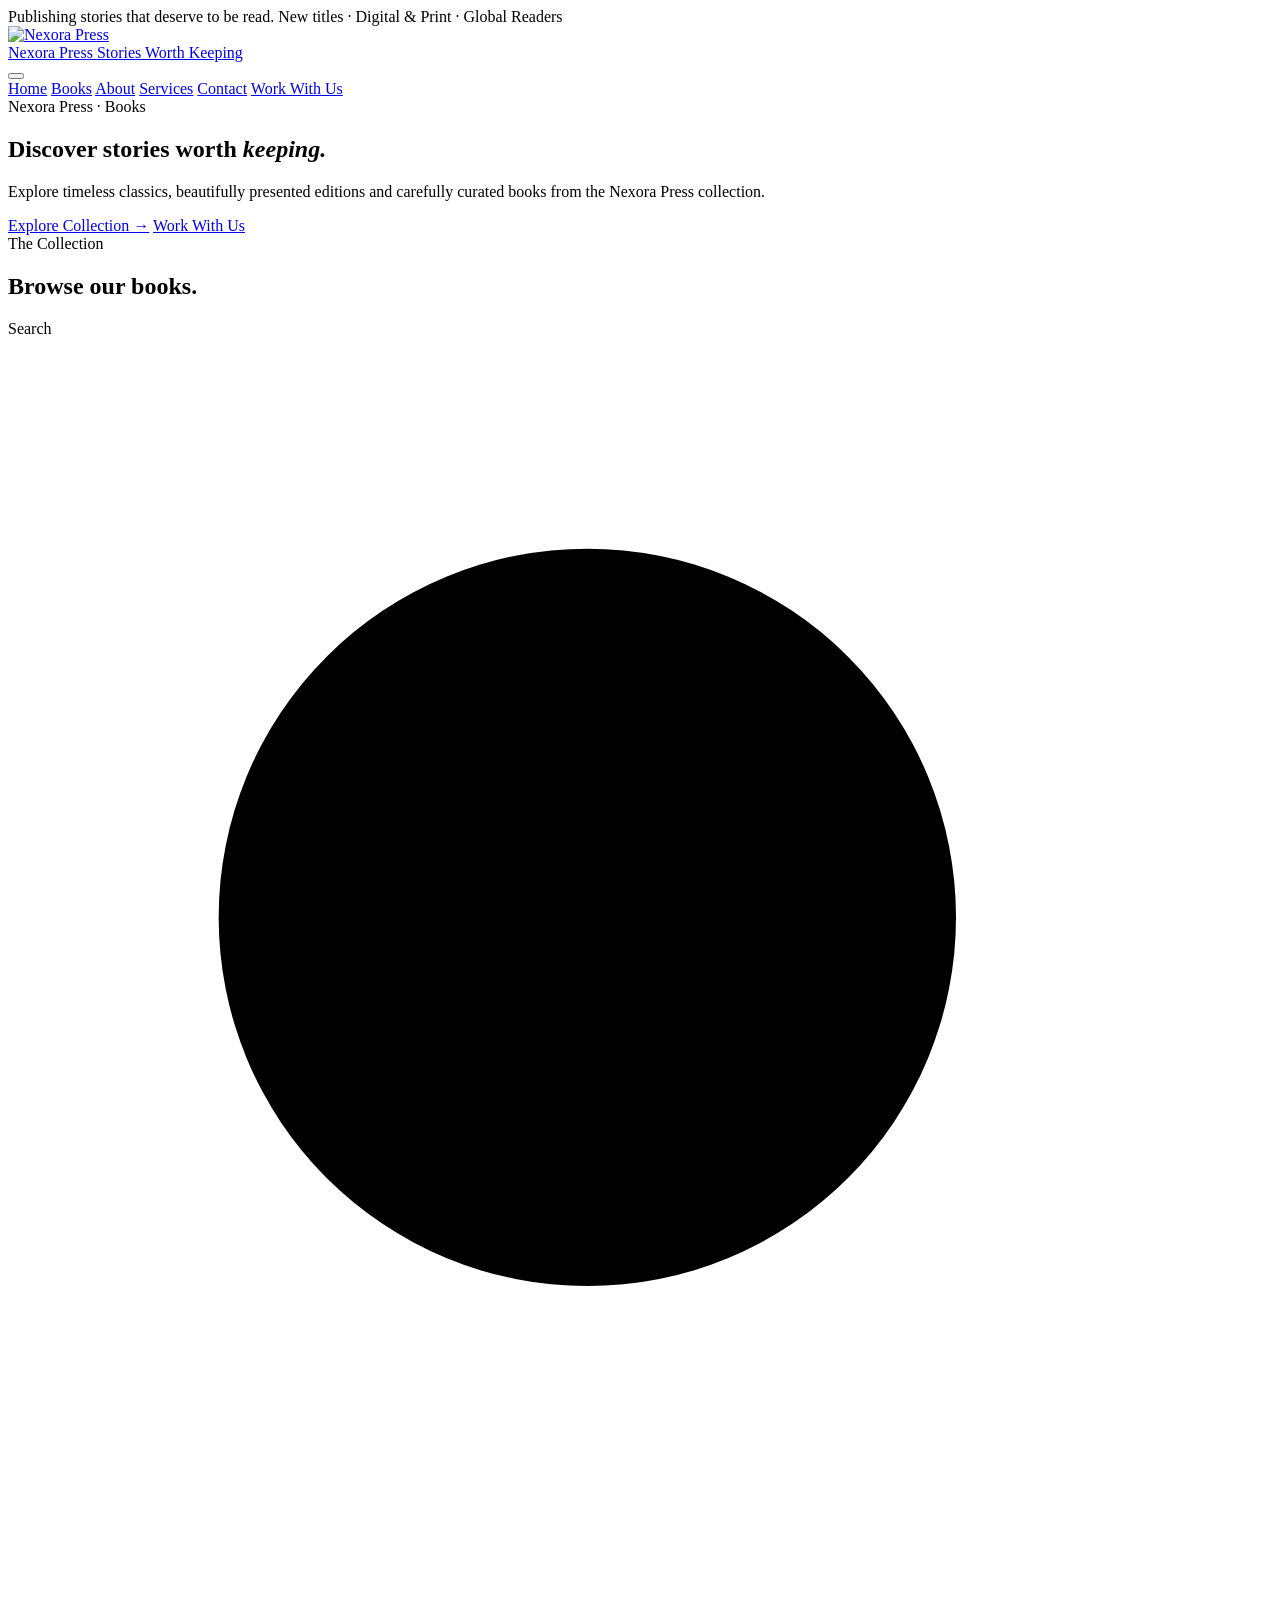
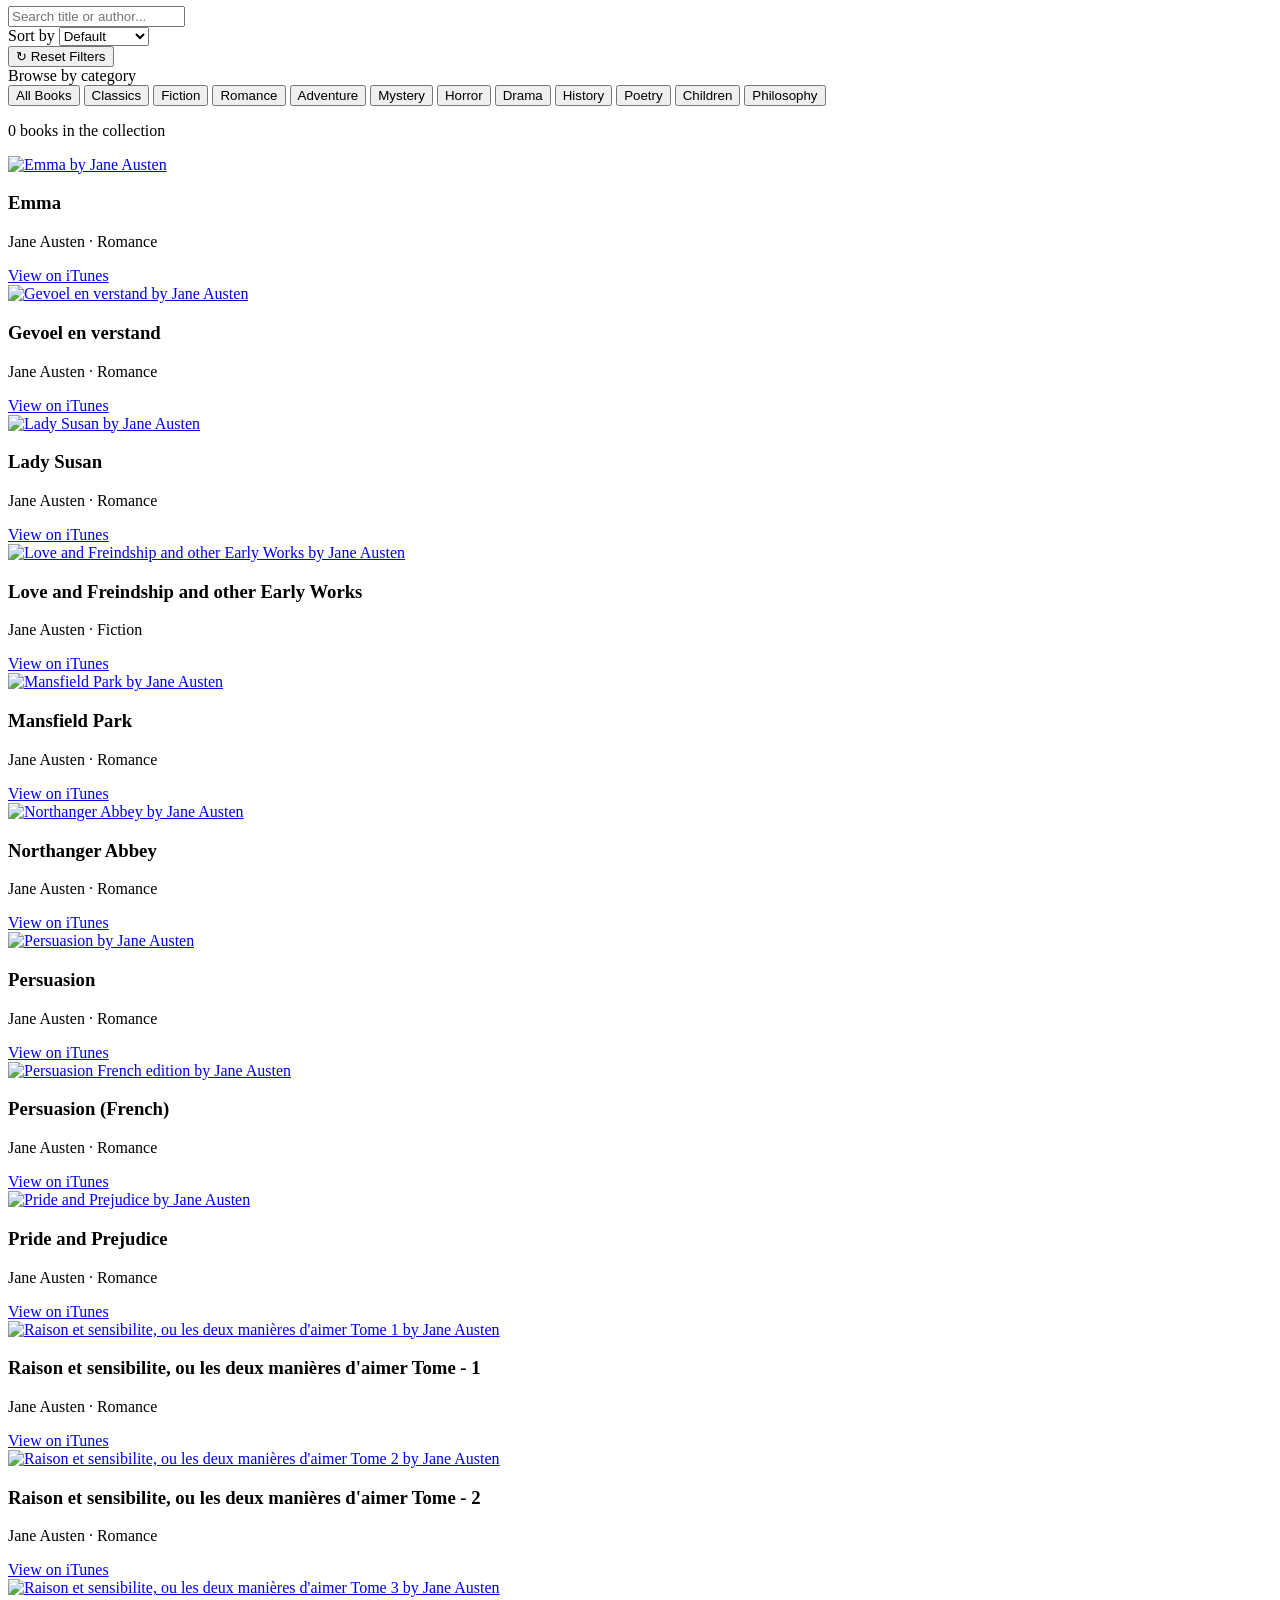
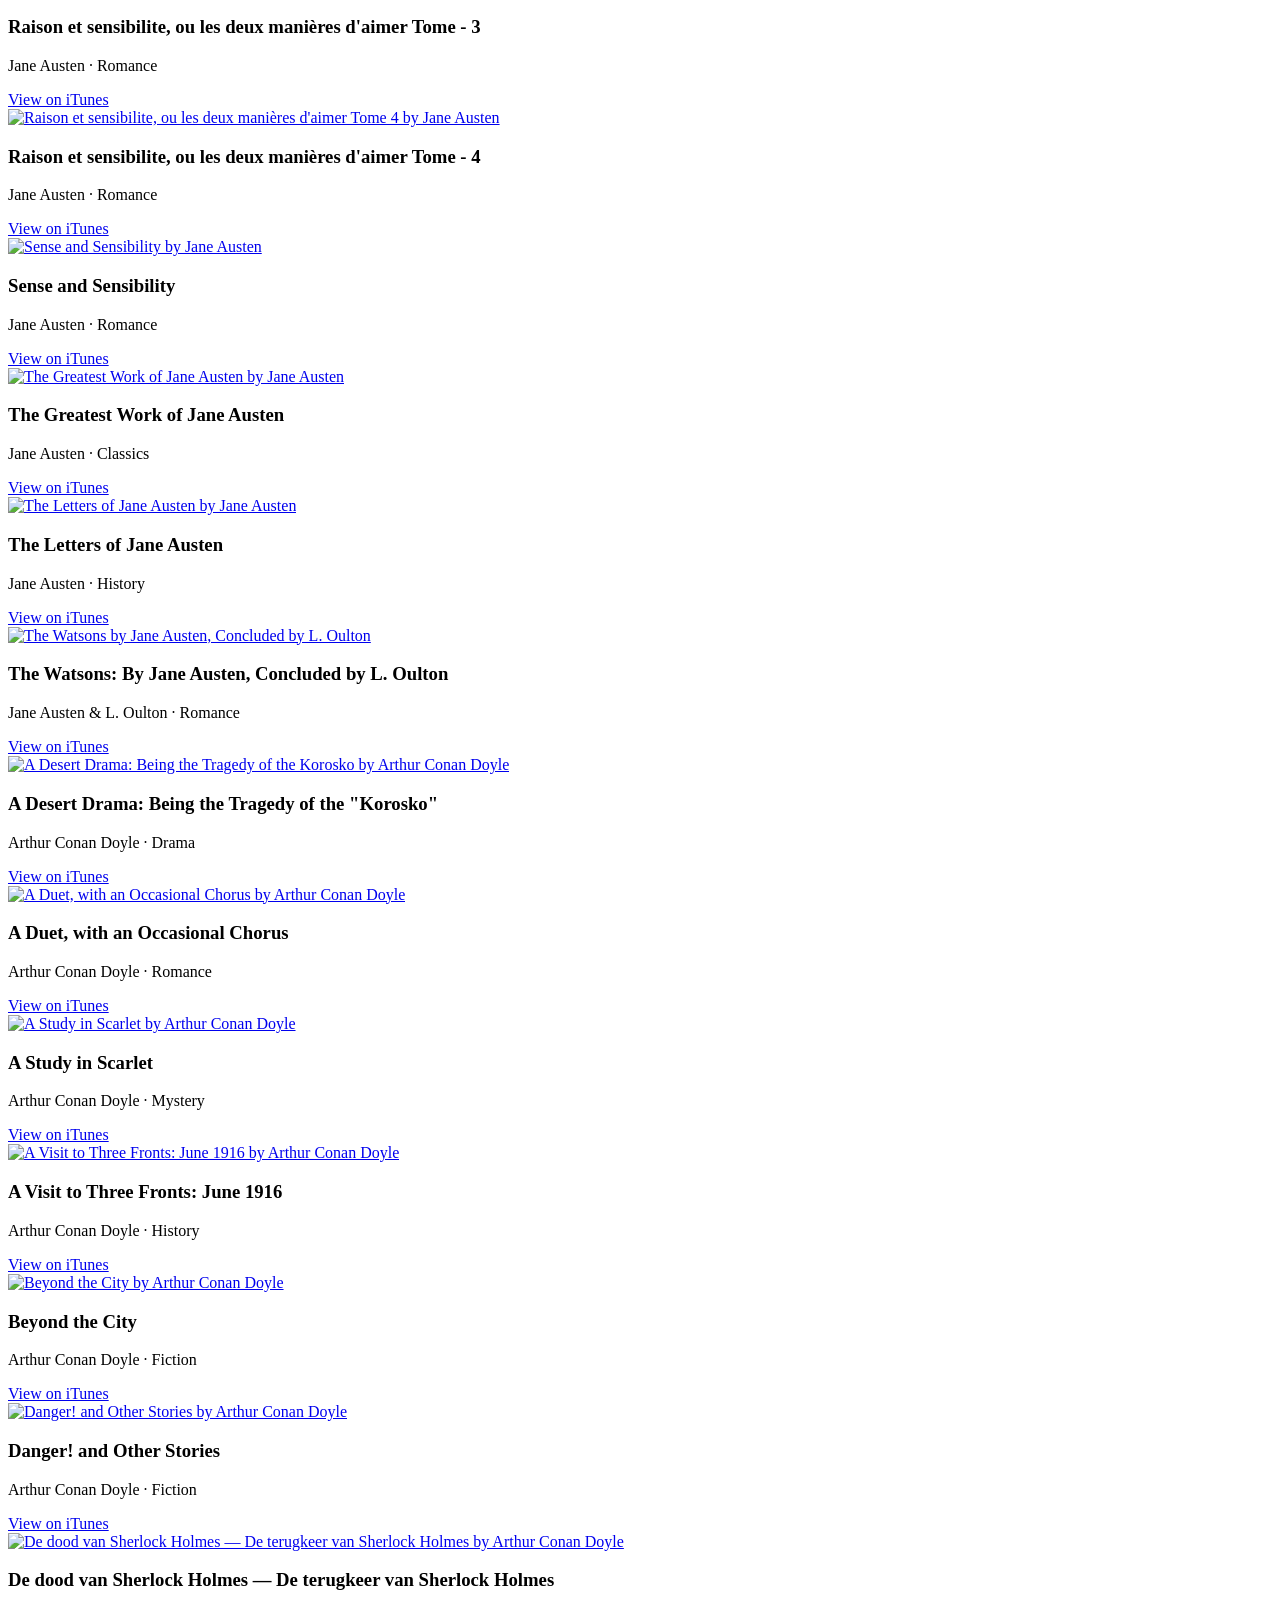
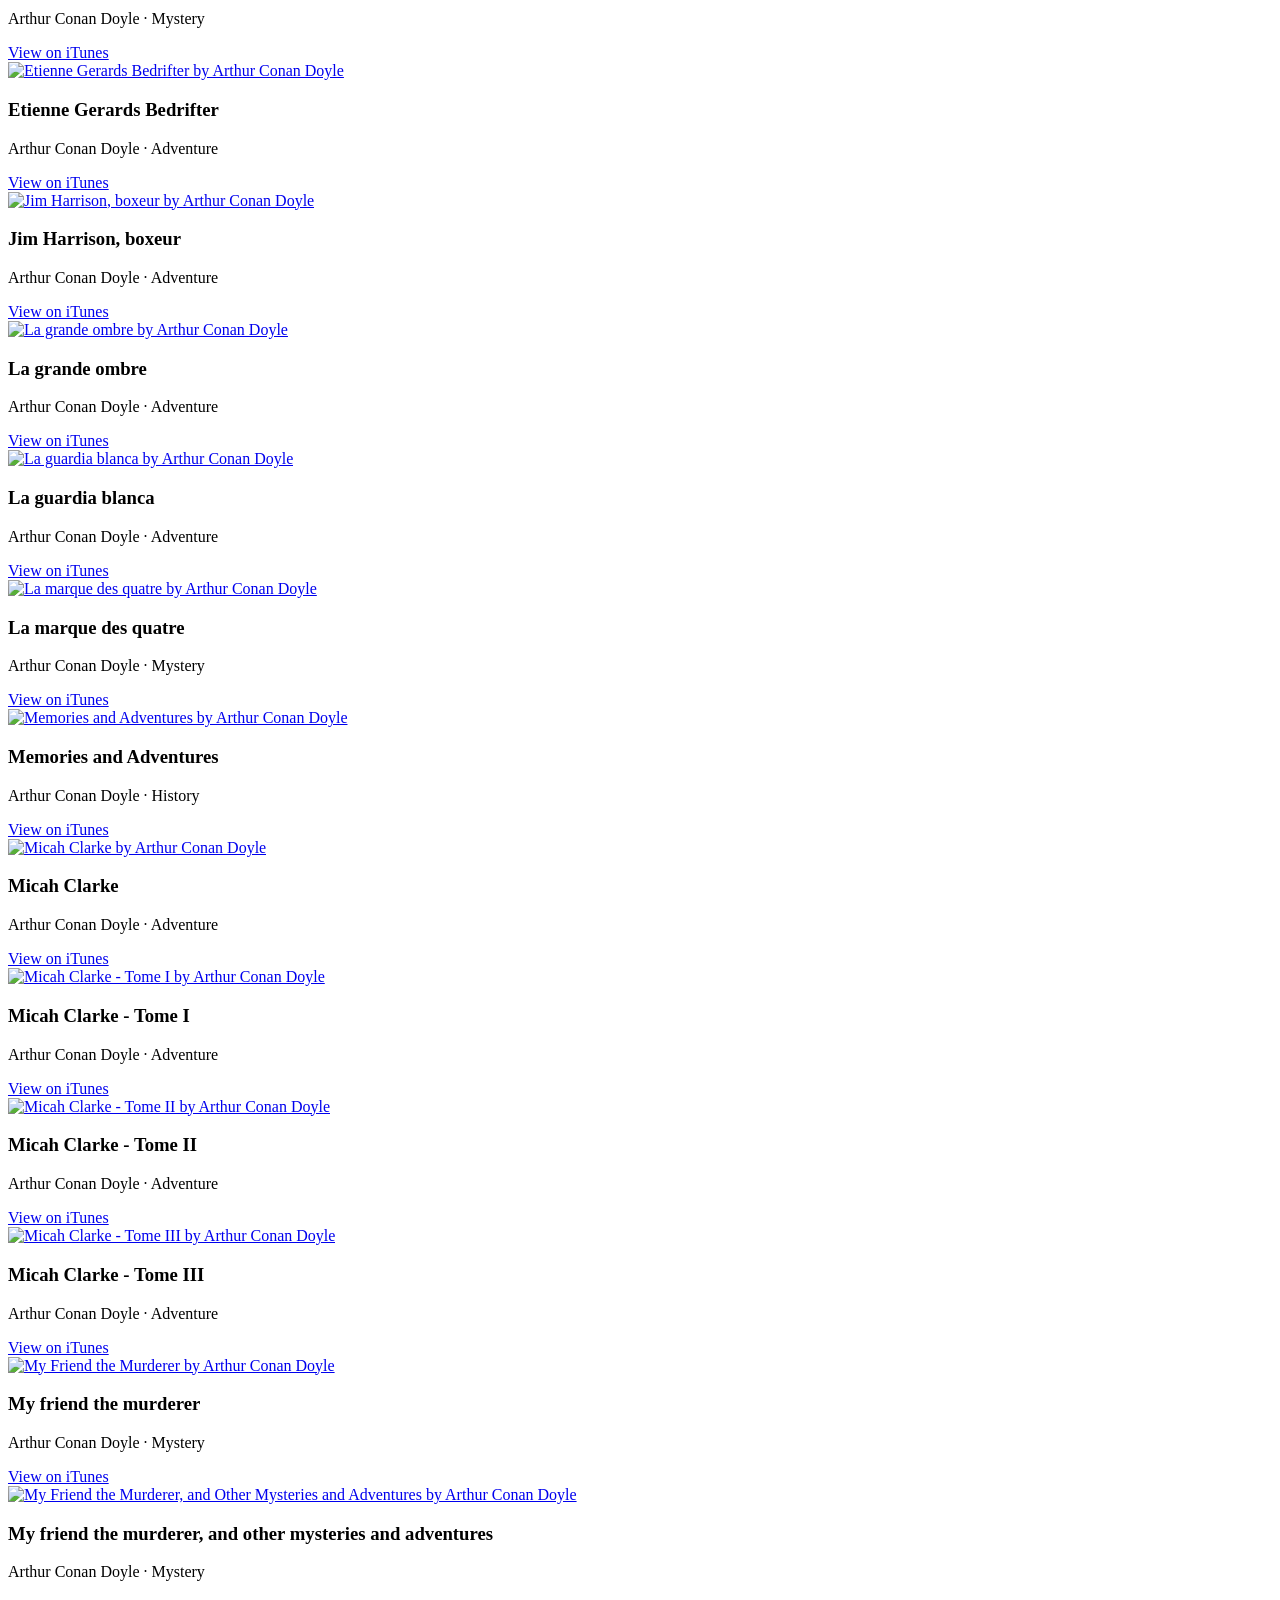
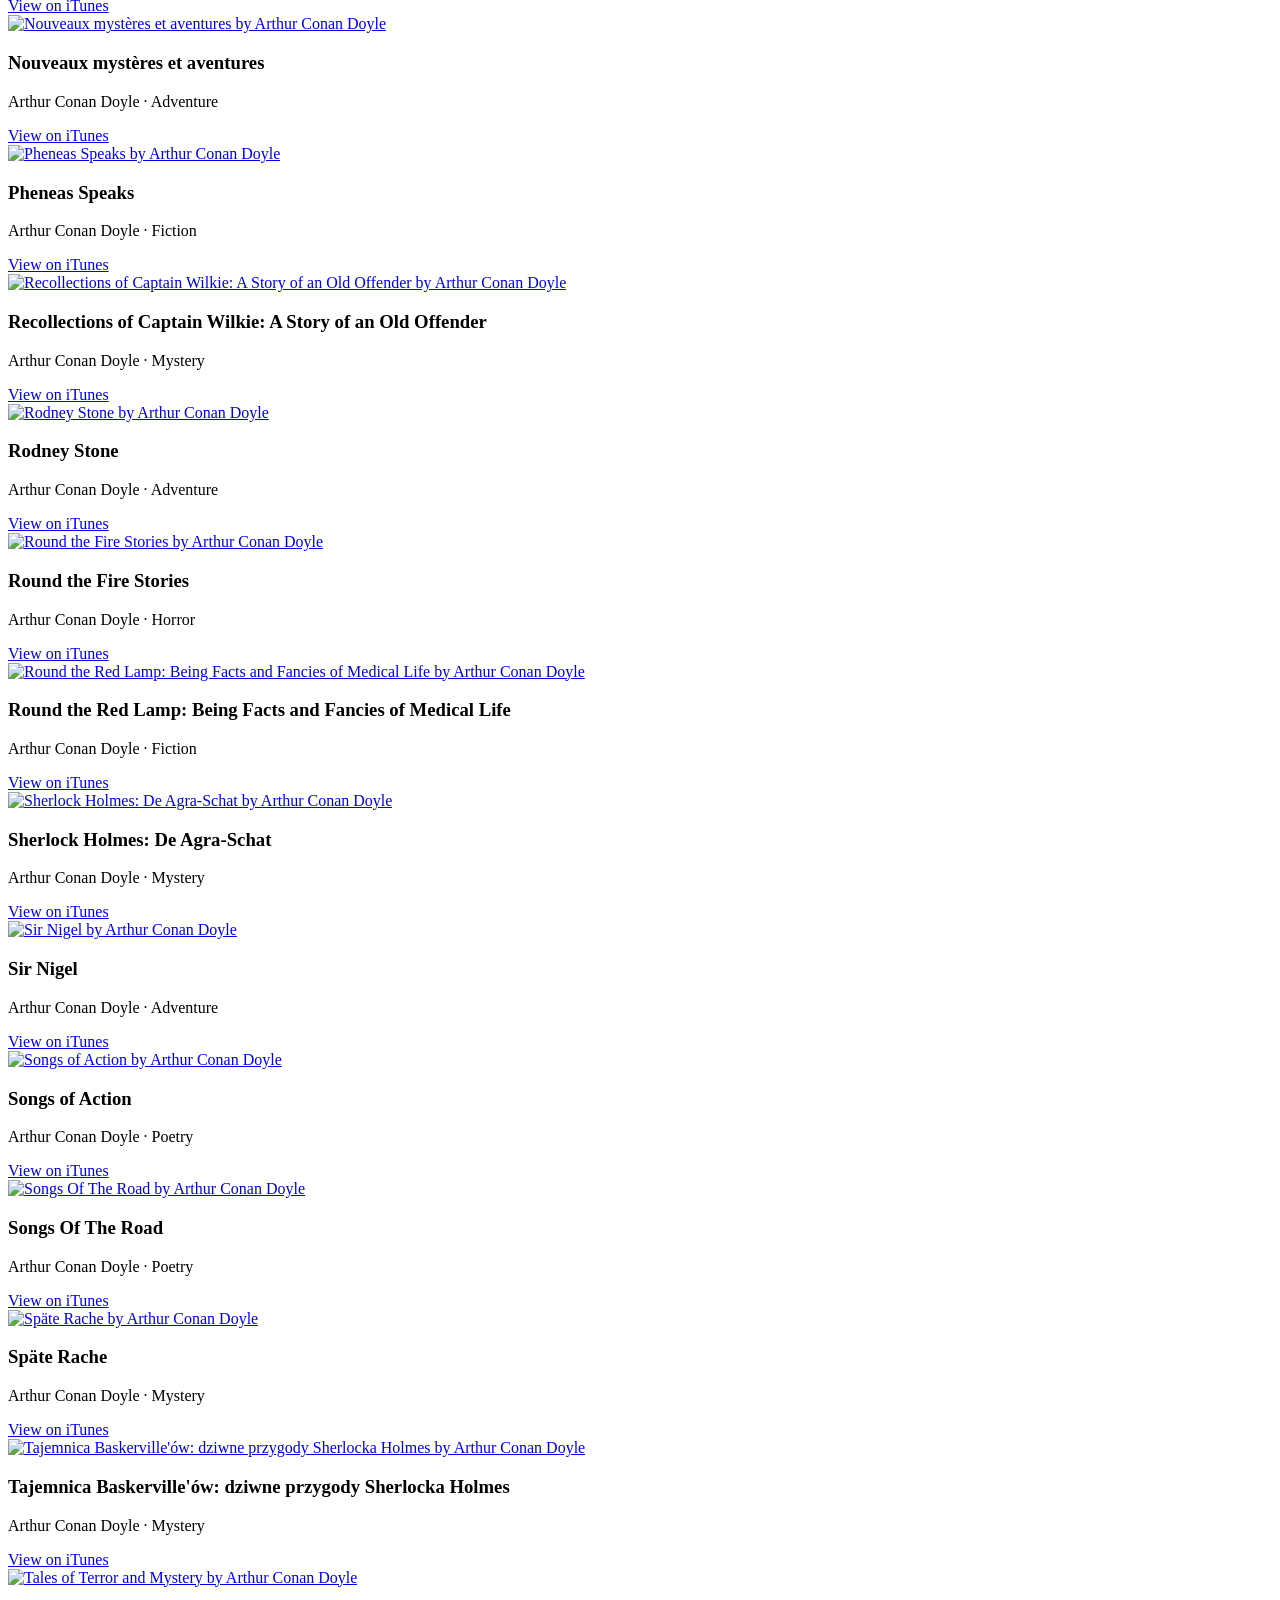
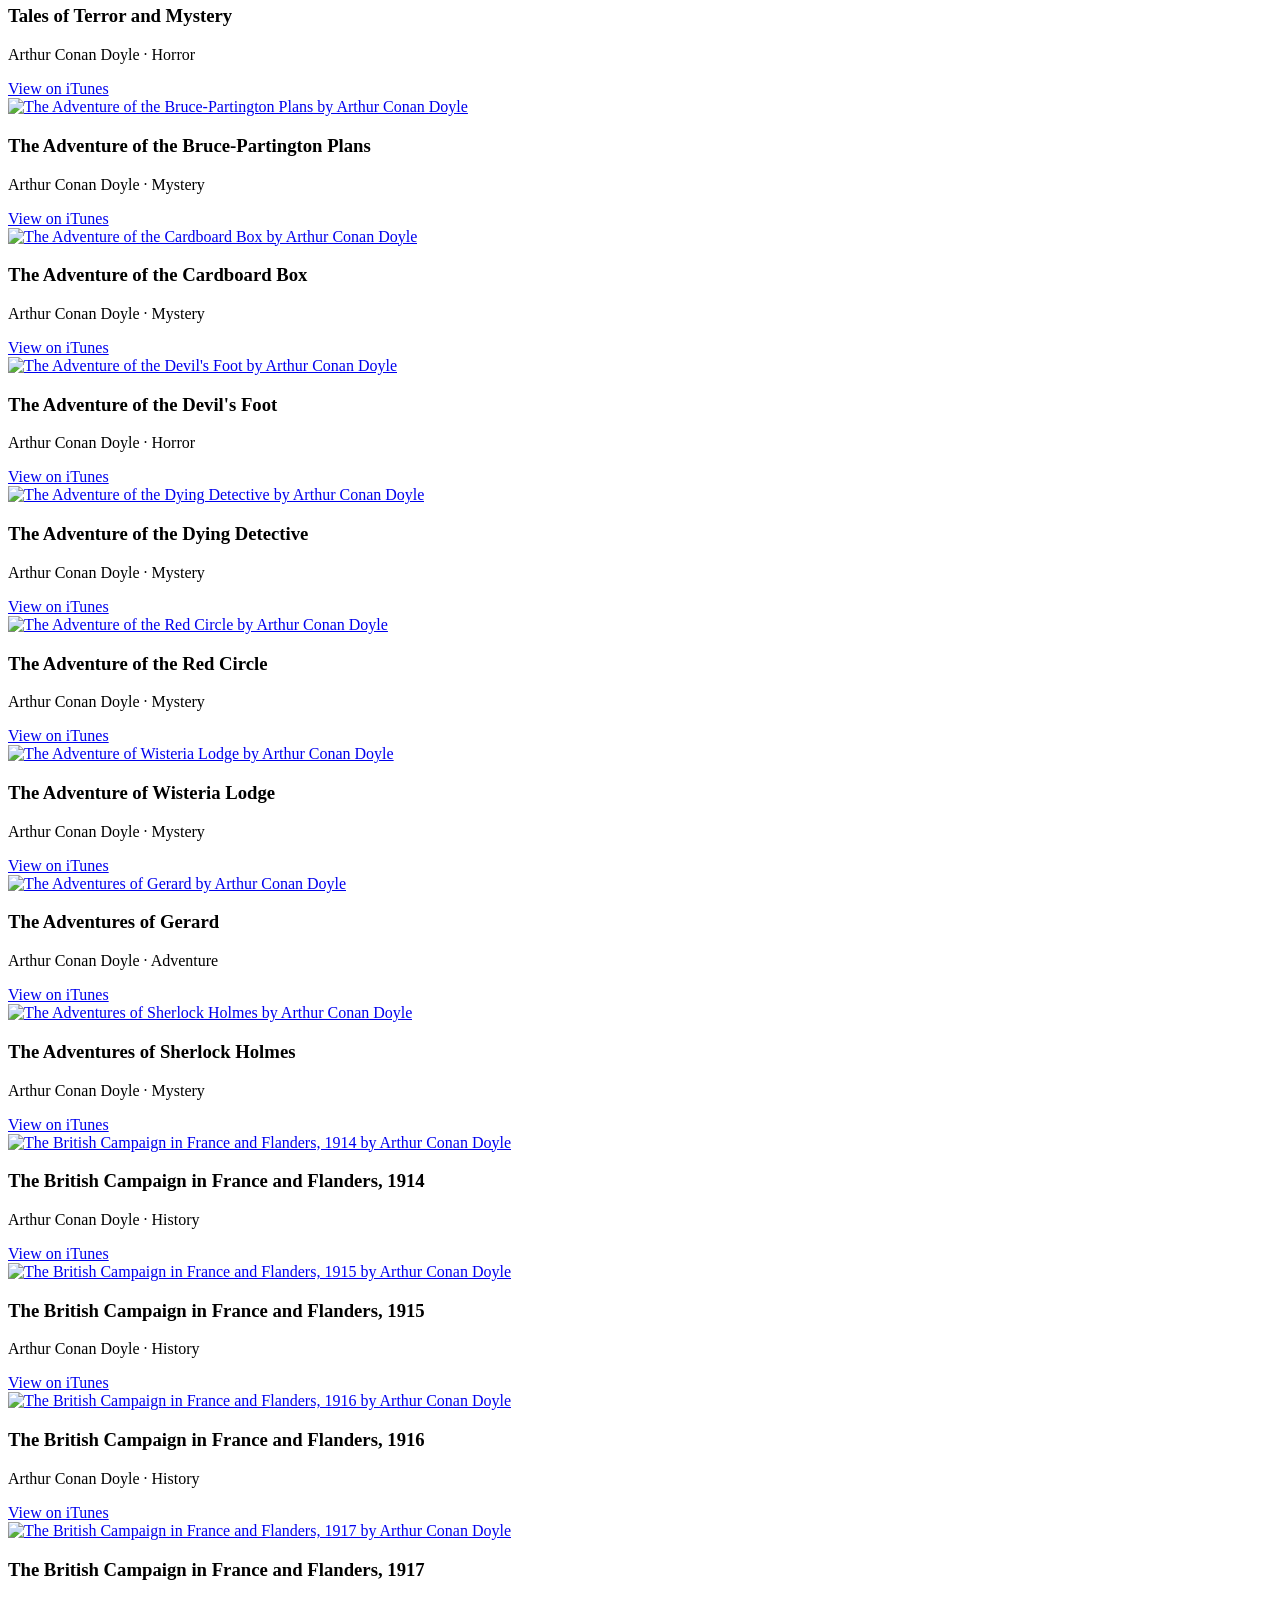
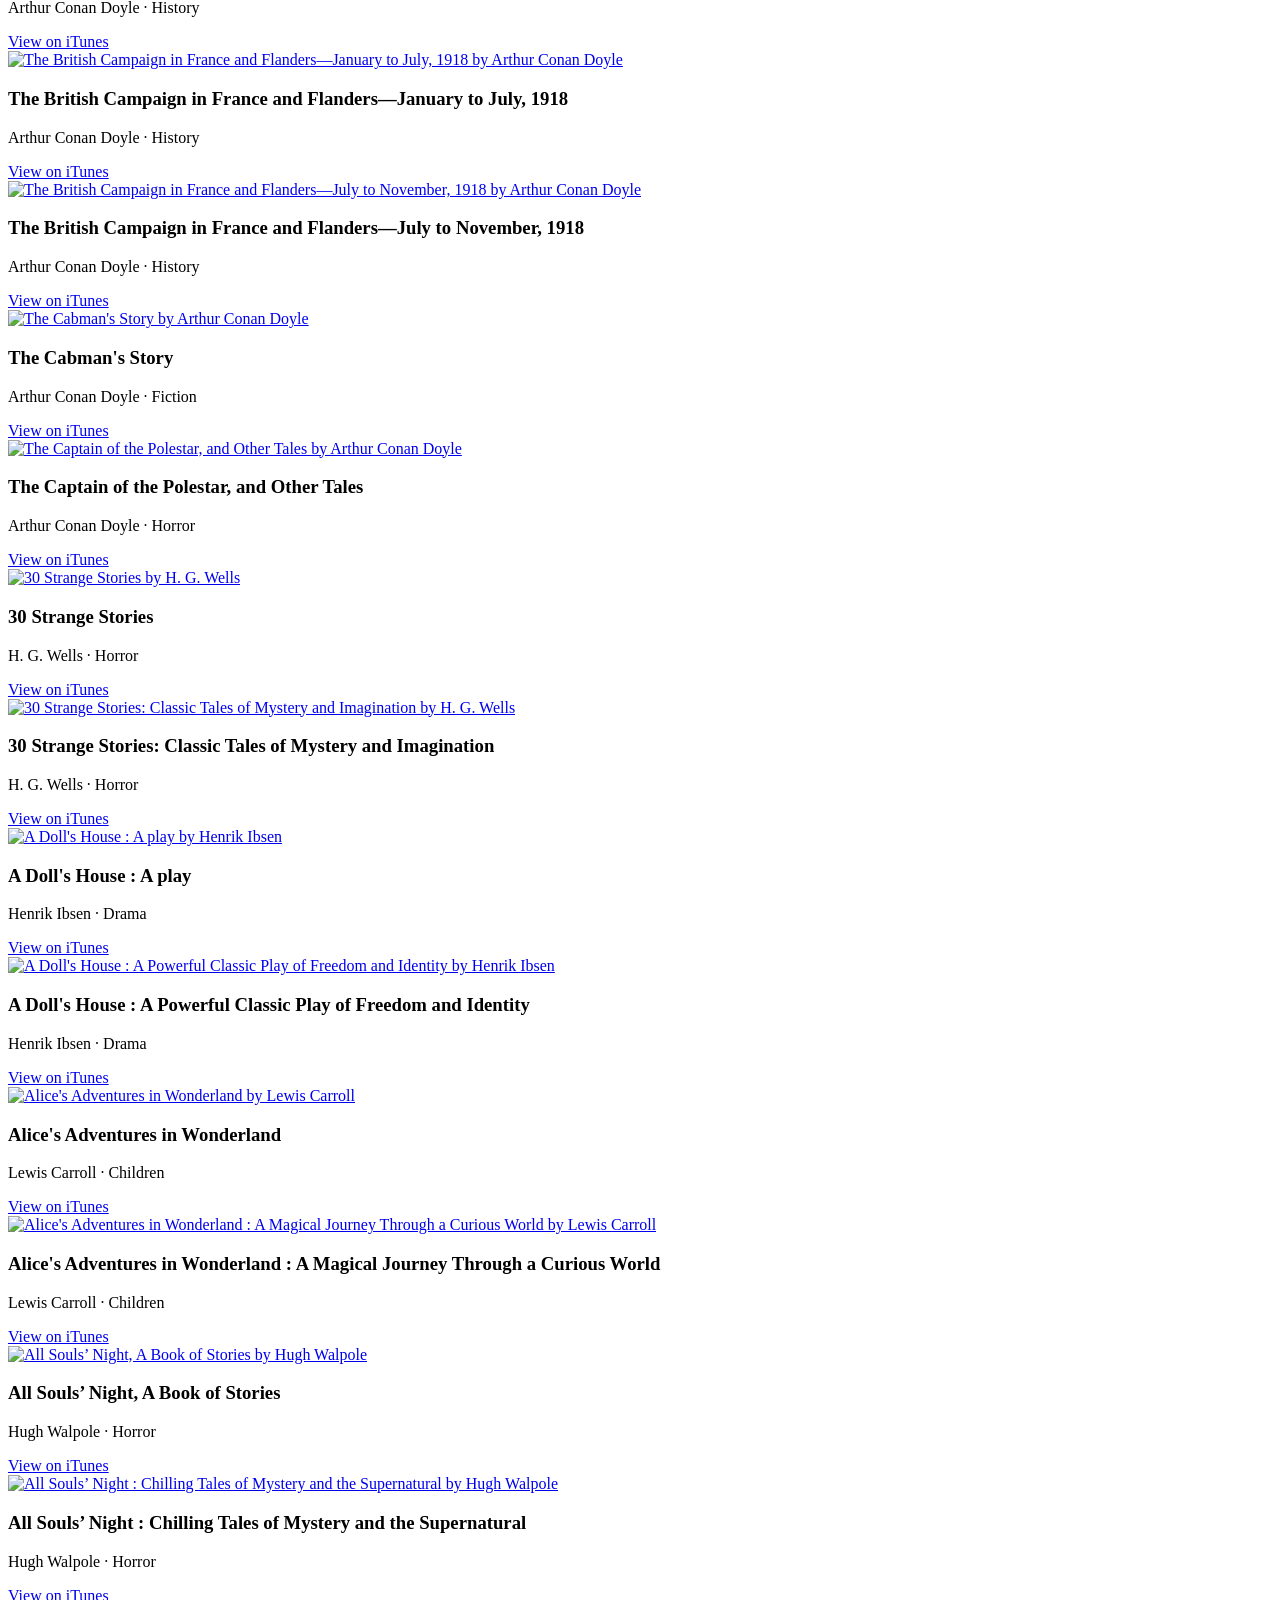
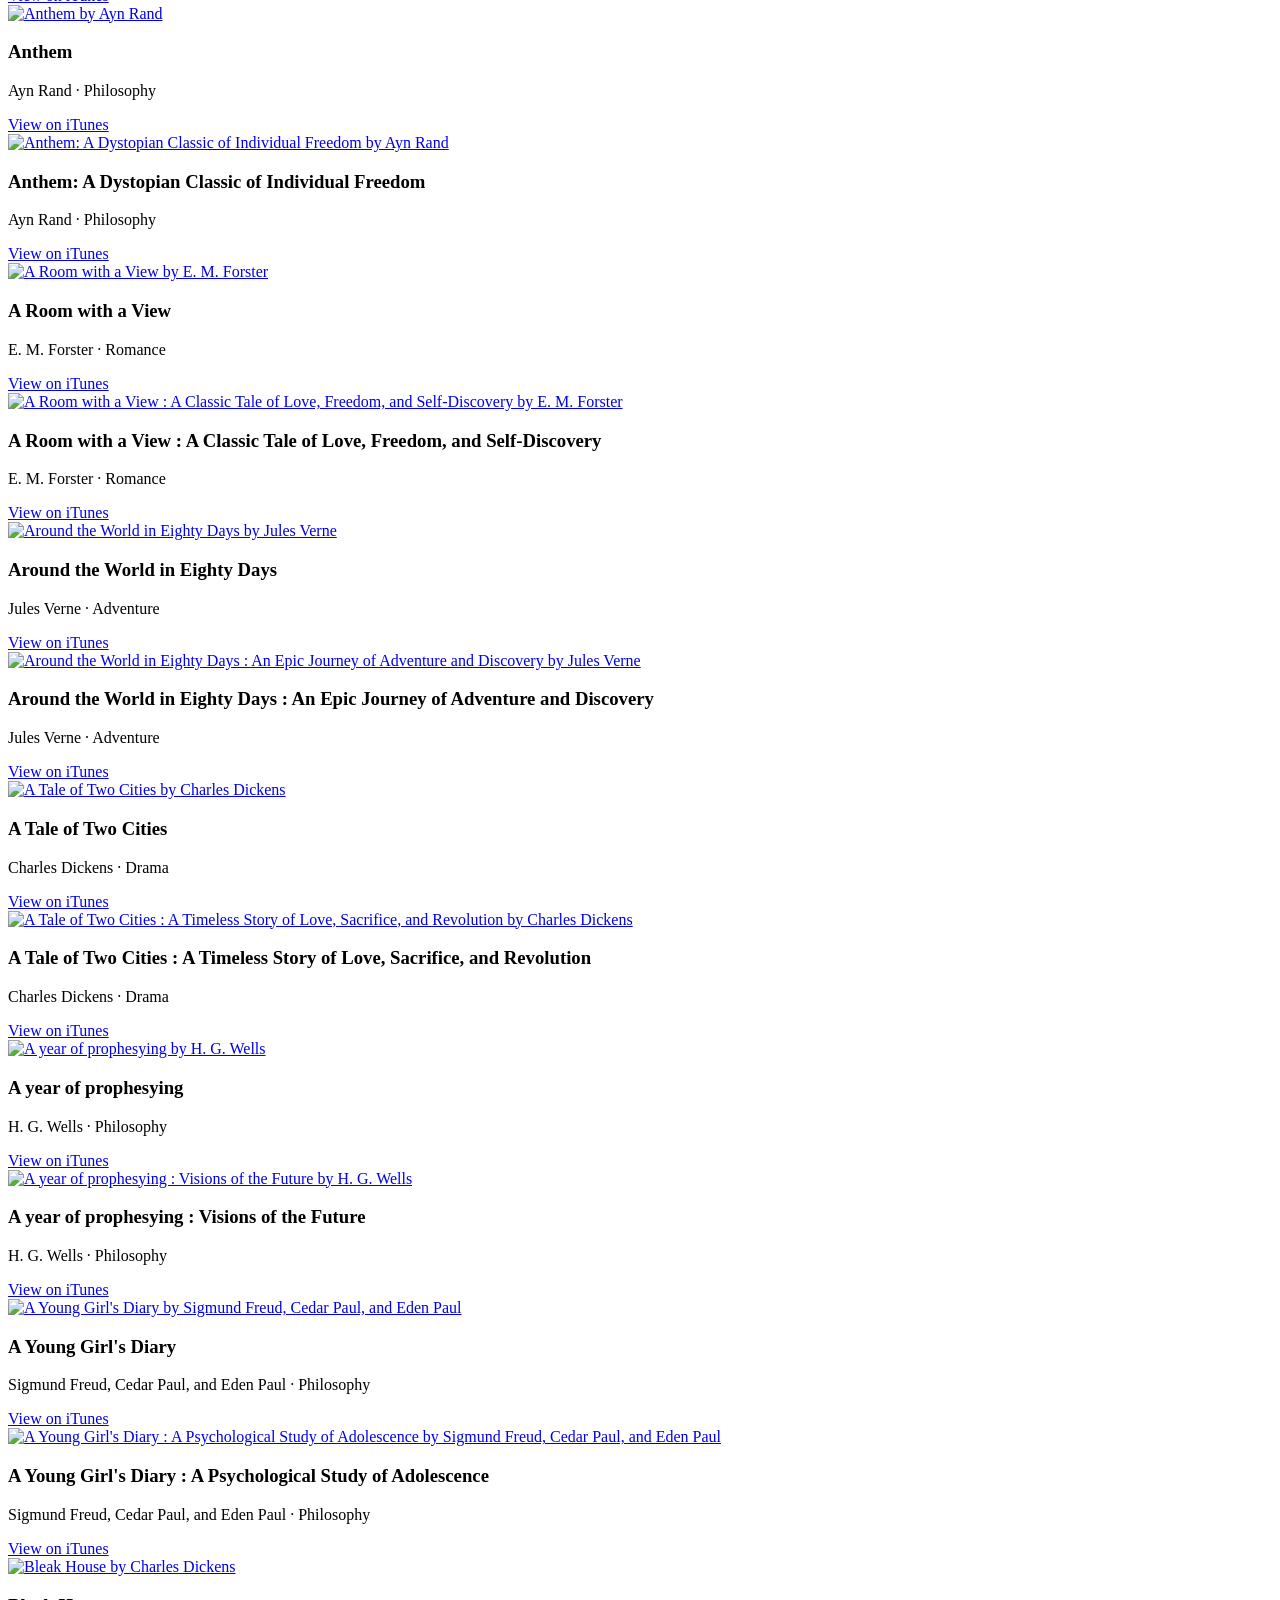
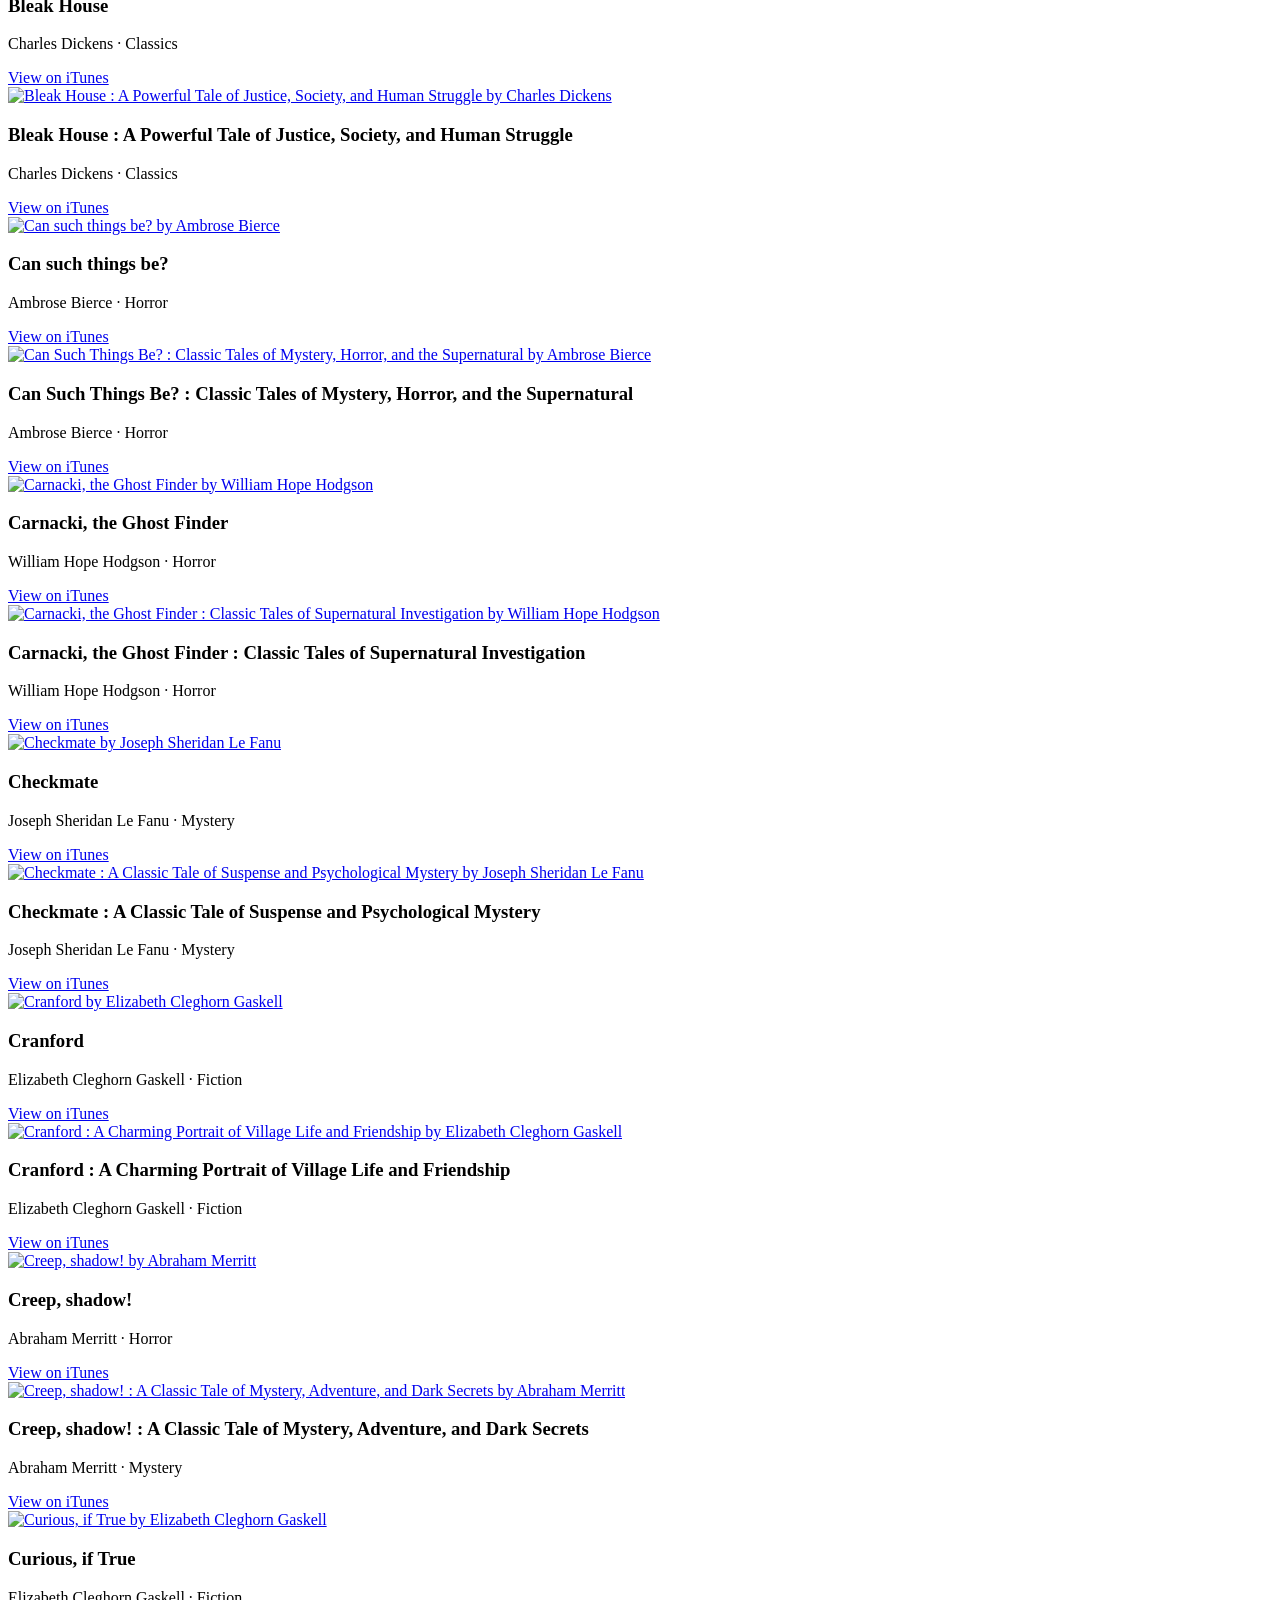
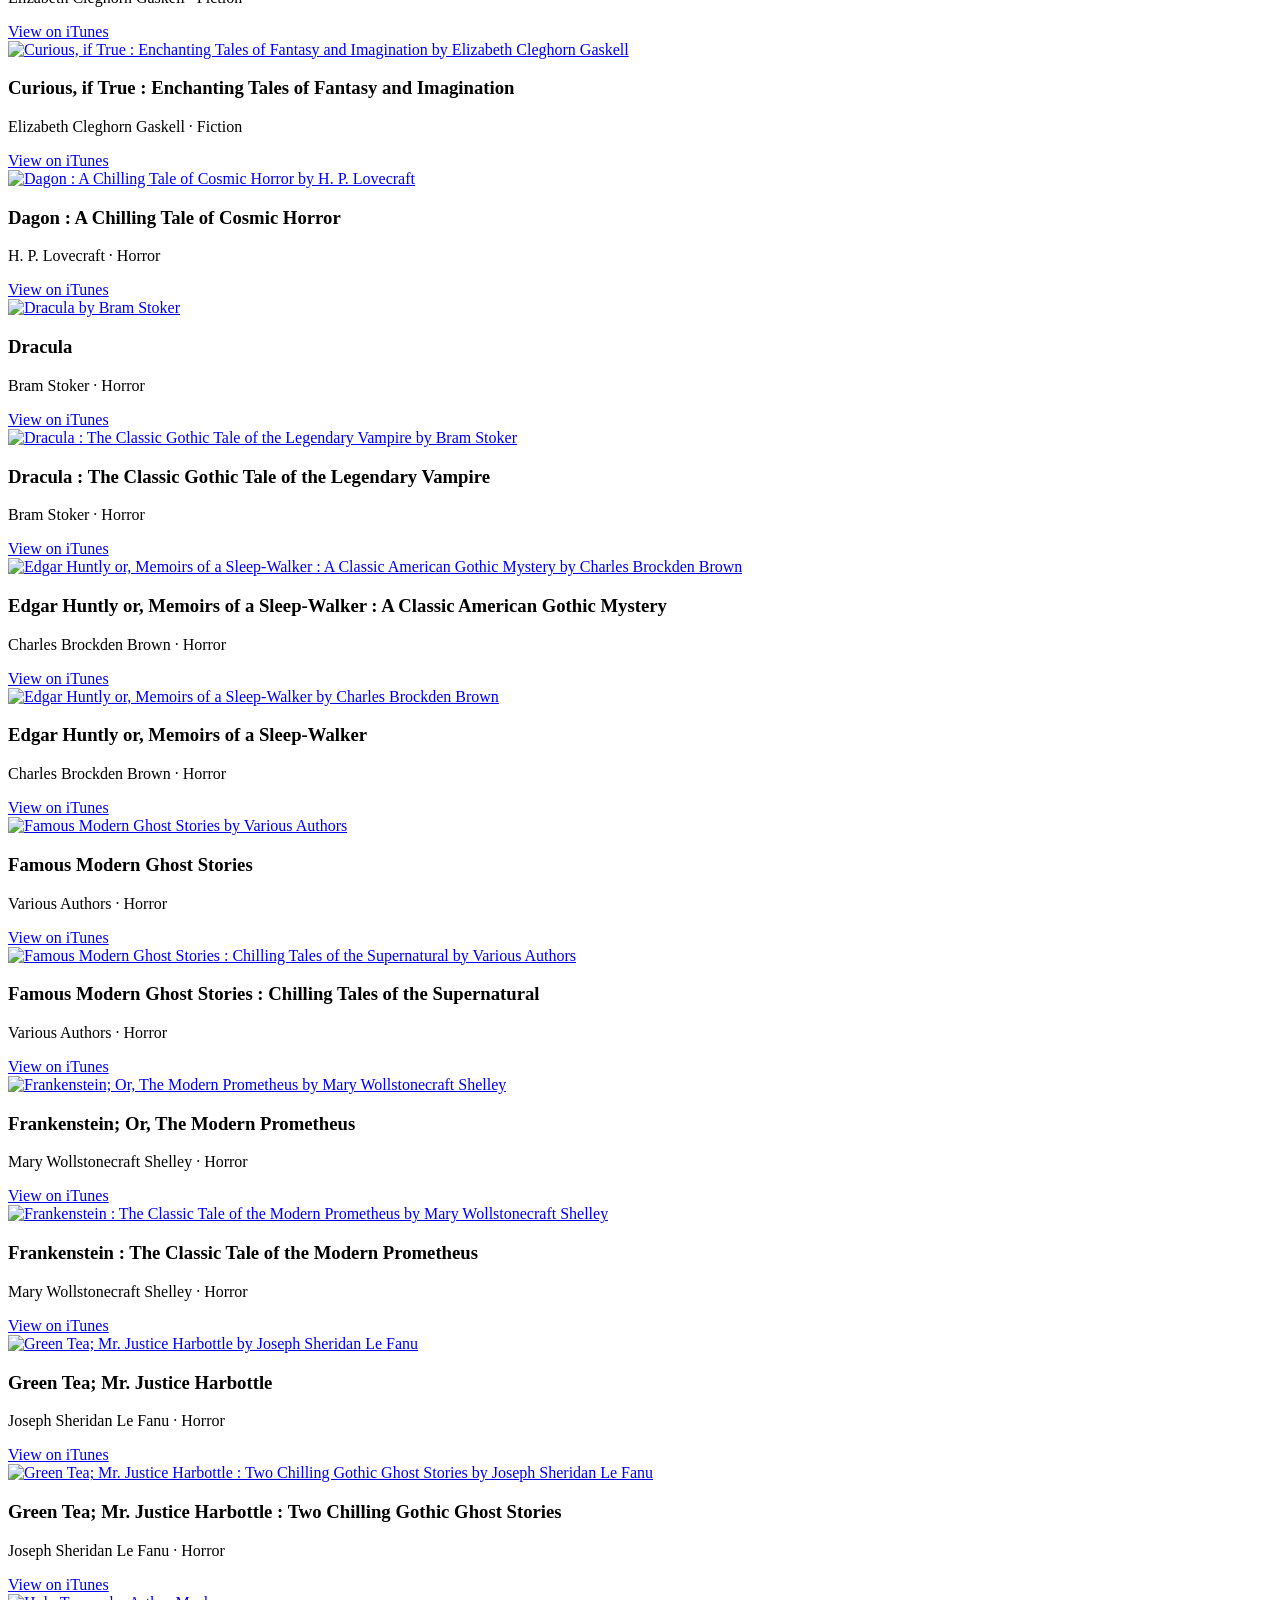
==== books.html @ f4e5f4b6 "Part 1" ====
<!doctype html>
<html lang="en">
<head>
  <!-- Basic Meta -->
  <meta charset="utf-8">
  <meta name="viewport" content="width=device-width, initial-scale=1">

  <!-- SEO -->
  <meta name="description" content="Nexora Press — independent publishing and media. Discover new releases, classic editions and professional publishing services.">
  <meta name="keywords" content="Nexora Press, publishing, books, classic books, book publishing, publishing services, authors, media">
  <meta name="author" content="Nexora Press">

  <!-- Theme Color -->
  <meta name="theme-color" content="#071426">

  <!-- Search Engine -->
  <meta name="robots" content="index, follow">

  <!-- Page Title -->
  <title>Books | Nexora Press  </title>

  <!-- Open Graph / Social Sharing -->
  <meta property="og:type" content="website">
  <meta property="og:title" content="Nexora Press | Publishing & Media">
  <meta property="og:description" content="Independent publishing and media. Discover new releases, timeless classics and professional publishing services.">
  <meta property="og:image" content="assets/images/logo.png">
  <meta property="og:site_name" content="Nexora Press">

  <!-- Favicon -->
  <link rel="icon" type="image/png" href="assets/images/favicon.png">
  <link rel="apple-touch-icon" href="assets/images/favicon.png">

  <!-- Google Fonts -->
  <link rel="preconnect" href="https://fonts.googleapis.com">
  <link rel="preconnect" href="https://fonts.gstatic.com" crossorigin>
  <link href="https://fonts.googleapis.com/css2?family=DM+Sans:wght@400;500;600;700&family=Playfair+Display:wght@500;600;700&display=swap" rel="stylesheet">

  <!-- Main CSS -->
  <link rel="stylesheet" href="assets/css/style.css">
  <link rel="stylesheet" href="assets/css/responsive.css">
  </head>

<body>

  <!-- =========================
       TOP BAR
  ========================== -->
  <div class="topbar">
    <div class="container">
      <span>Publishing stories that deserve to be read.</span>
      <span>New titles · Digital &amp; Print · Global Readers</span>
    </div>
  </div>


  <!-- =========================
       NAVBAR
  ========================== -->
  <nav class="navbar">
    <div class="container nav-inner">
      <a class="brand" href="index.html">
        <img src="assets/images/nexora-logo.png" alt="Nexora Press">
        <div class="brand-text">
          <span class="brand-name">Nexora Press</span>
          <span class="brand-tagline">Stories Worth Keeping</span>
        </div>
      </a>
      <button class="menu-btn" type="button" aria-label="Open menu" aria-expanded="false">
        <span></span>
        <span></span>
        <span></span>
      </button>
      <div class="nav-links">
        <a href="index.html">Home</a>
        <a class="active" href="books.html">Books</a>
        <a href="about.html">About</a>
        <a href="services.html">Services</a>
        <a href="contact.html">Contact</a>
        <a class="nav-cta" href="contact.html">Work With Us</a>
      </div>
    </div>
  </nav>


  <!-- BOOKS HERO -->
  <section class="hero books-page-hero">
    <div class="hero-slide active hero-banner-3">
      <div class="hero-overlay"></div>
      <div class="hero-content">
        <span class="eyebrow">Nexora Press · Books</span>
        <h1>Discover stories worth <em>keeping.</em></h1>
        <p>Explore timeless classics, beautifully presented editions and carefully curated books from the Nexora Press collection.</p>
        <div class="actions">
          <a class="btn btn-primary" href="#catalog">Explore Collection →</a>
          <a class="btn btn-outline" href="contact.html">Work With Us</a>
        </div>
      </div>
    </div>
  </section>



<!-- =========================================================
     BOOK CATALOG
========================================================= -->
<section class="section books-catalog-section" id="catalog">
  <div class="container">

    <!-- =========================================================
         BOOK CATALOG — NEXORA SIGNATURE HEADER
    ========================================================= -->
    <div class="catalog-signature-head reveal">

      <!-- LEFT — HEADING -->
      <div class="catalog-heading-main">
        <span class="kicker">The Collection</span>
        <h2>Browse our books.</h2>
      </div>

      <!-- RIGHT — SEARCH / SORT / RESET -->
      <div class="catalog-signature-toolbar">

        <!-- SEARCH -->
        <div class="catalog-control catalog-search">
          <label for="bookSearch">Search</label>
          <div class="catalog-search-field">
            <svg viewBox="0 0 24 24" aria-hidden="true">
              <circle cx="11" cy="11" r="7"></circle>
              <path d="m16.5 16.5 4 4"></path>
            </svg>
            <input type="search" id="bookSearch" placeholder="Search title or author..." autocomplete="off">
          </div>
        </div>

        <!-- SORT -->
        <div class="catalog-control catalog-sort">
          <label for="bookSort">Sort by</label>
          <select id="bookSort">
            <option value="default" selected>Default</option>
            <option value="newest" >Newest</option>
            <option value="title-asc">Title A–Z</option>
            <option value="title-desc">Title Z–A</option>
            <option value="author-asc">Author A–Z</option>
            <option value="author-desc">Author Z–A</option>
          </select>
        </div>

        <!-- RESET -->
        <button class="catalog-reset" id="catalogReset" type="button">
          <span class="reset-icon">↻</span>
          <span>Reset Filters</span>
        </button>

      </div>
    </div>

    <!-- =========================================================
         DIVIDER
    ========================================================= -->
    <div class="catalog-divider"></div>

    <!-- =========================================================
         CATEGORY FILTERS
    ========================================================= -->
    <div class="catalog-tools reveal">
      <div class="catalog-filter-wrap">
        <span class="catalog-tools-label">Browse by category</span>

        <div class="catalog-filters">
          <button class="filter active" type="button" data-filter="all">All Books</button>
          <button class="filter" type="button" data-filter="classics">Classics</button>
          <button class="filter" type="button" data-filter="fiction">Fiction</button>
          <button class="filter" type="button" data-filter="romance">Romance</button>
          <button class="filter" type="button" data-filter="adventure">Adventure</button>
          <button class="filter" type="button" data-filter="mystery">Mystery</button>
          <button class="filter" type="button" data-filter="horror">Horror</button>
          <button class="filter" type="button" data-filter="drama">Drama</button>
          <button class="filter" type="button" data-filter="history">History</button>
          <button class="filter" type="button" data-filter="poetry">Poetry</button>
          <button class="filter" type="button" data-filter="children">Children</button>
          <button class="filter" type="button" data-filter="philosophy">Philosophy</button>
        </div>
      </div>
    </div>

    <!-- =========================================================
         RESULT COUNT
    ========================================================= -->
    <div class="catalog-meta reveal">
      <p><span id="catalogCount">0</span> books in the collection</p>
    </div>

    <!-- =========================================================
         CATALOG GRID
    ========================================================= -->
    <div class="catalog-grid">


        <!-- Book 1 -->
        <article class="catalog-card reveal" data-category="romance" data-language="english">
          <a href="https://books.apple.com/us/book/emma/id6804257997" target="_blank" rel="noopener noreferrer" class="book-cover-link">
            <div class="cover cover-1">
              <img src="assets/images/cover/new/9789376160563.jpeg" alt="Emma by Jane Austen">
            </div>
          </a>
          <div class="book-info">
            <h3>Emma</h3>
            <p>Jane Austen · Romance</p>
            <a class="book-itunes-link" href="https://books.apple.com/us/book/emma/id6804257997" target="_blank" rel="noopener noreferrer">View on iTunes</a>
          </div>
        </article>

        <!-- Book 2 -->
        <article class="catalog-card reveal" data-category="romance" data-language="dutch">
          <a href="https://books.apple.com/us/book/gevoel-en-verstand/id6804259528" target="_blank" rel="noopener noreferrer" class="book-cover-link">
            <div class="cover cover-2">
              <img src="assets/images/cover/new/9789376160594.jpeg" alt="Gevoel en verstand by Jane Austen">
            </div>
          </a>
          <div class="book-info">
            <h3>Gevoel en verstand</h3>
            <p>Jane Austen · Romance</p>
            <a class="book-itunes-link" href="https://books.apple.com/us/book/gevoel-en-verstand/id6804259528" target="_blank" rel="noopener noreferrer">View on iTunes</a>
          </div>
        </article>

        <!-- Book 3 -->
        <article class="catalog-card reveal" data-category="romance" data-language="english">
          <a href="https://books.apple.com/us/book/lady-susan/id6804257188" target="_blank" rel="noopener noreferrer" class="book-cover-link">
            <div class="cover cover-3">
              <img src="assets/images/cover/new/9789376160600.jpeg" alt="Lady Susan by Jane Austen">
            </div>
          </a>
          <div class="book-info">
            <h3>Lady Susan</h3>
            <p>Jane Austen · Romance</p>
            <a class="book-itunes-link" href="https://books.apple.com/us/book/lady-susan/id6804257188" target="_blank" rel="noopener noreferrer">View on iTunes</a>
          </div>
        </article>

        <!-- Book 4 -->
        <article class="catalog-card reveal" data-category="fiction" data-language="english">
          <a href="https://books.apple.com/us/book/love-and-freindship-and-other-early-works/id6804262438" target="_blank" rel="noopener noreferrer" class="book-cover-link">
            <div class="cover cover-4">
              <img src="assets/images/cover/new/9789376160617.jpeg" alt="Love and Freindship and other Early Works by Jane Austen">
            </div>
          </a>
          <div class="book-info">
            <h3>Love and Freindship and other Early Works</h3>
            <p>Jane Austen · Fiction</p>
            <a class="book-itunes-link" href="https://books.apple.com/us/book/love-and-freindship-and-other-early-works/id6804262438" target="_blank" rel="noopener noreferrer">View on iTunes</a>
          </div>
        </article>

        <!-- Book 5 -->
        <article class="catalog-card reveal" data-category="romance" data-language="english">
          <a href="https://books.apple.com/us/book/mansfield-park/id6804263389" target="_blank" rel="noopener noreferrer" class="book-cover-link">
            <div class="cover cover-5">
              <img src="assets/images/cover/new/9789376160624.jpeg" alt="Mansfield Park by Jane Austen">
            </div>
          </a>
          <div class="book-info">
            <h3>Mansfield Park</h3>
            <p>Jane Austen · Romance</p>
            <a class="book-itunes-link" href="https://books.apple.com/us/book/mansfield-park/id6804263389" target="_blank" rel="noopener noreferrer">View on iTunes</a>
          </div>
        </article>

        <!-- Book 6 -->
        <article class="catalog-card reveal" data-category="romance" data-language="english">
          <a href="https://books.apple.com/us/book/northanger-abbey/id6804263085" target="_blank" rel="noopener noreferrer" class="book-cover-link">
            <div class="cover cover-6">
              <img src="assets/images/cover/new/9789376160631.jpeg" alt="Northanger Abbey by Jane Austen">
            </div>
          </a>
          <div class="book-info">
            <h3>Northanger Abbey</h3>
            <p>Jane Austen · Romance</p>
            <a class="book-itunes-link" href="https://books.apple.com/us/book/northanger-abbey/id6804263085" target="_blank" rel="noopener noreferrer">View on iTunes</a>
          </div>
        </article>

        <!-- Book 7 -->
        <article class="catalog-card reveal" data-category="romance" data-language="english">
          <a href="https://books.apple.com/us/book/persuasion/id6804263550" target="_blank" rel="noopener noreferrer" class="book-cover-link">
            <div class="cover cover-7">
              <img src="assets/images/cover/new/9789376160679.jpeg" alt="Persuasion by Jane Austen">
            </div>
          </a>
          <div class="book-info">
            <h3>Persuasion</h3>
            <p>Jane Austen · Romance</p>
            <a class="book-itunes-link" href="https://books.apple.com/us/book/persuasion/id6804263550" target="_blank" rel="noopener noreferrer">View on iTunes</a>
          </div>
        </article>

        <!-- Book 8 -->
        <article class="catalog-card reveal" data-category="romance" data-language="french">
          <a href="https://books.apple.com/us/book/persuasion/id6804265151" target="_blank" rel="noopener noreferrer" class="book-cover-link">
            <div class="cover cover-8">
              <img src="assets/images/cover/new/9789376160709.jpeg" alt="Persuasion French edition by Jane Austen">
            </div>
          </a>
          <div class="book-info">
            <h3>Persuasion (French)</h3>
            <p>Jane Austen · Romance</p>
            <a class="book-itunes-link" href="https://books.apple.com/us/book/persuasion/id6804265151" target="_blank" rel="noopener noreferrer">View on iTunes</a>
          </div>
        </article>

        <!-- Book 9 -->
        <article class="catalog-card reveal" data-category="romance" data-language="english">
          <a href="https://books.apple.com/us/book/pride-and-prejudice/id6759700528" target="_blank" rel="noopener noreferrer" class="book-cover-link">
            <div class="cover cover-9">
              <img src="assets/images/cover/new/9789376169719.jpeg" alt="Pride and Prejudice by Jane Austen">
            </div>
          </a>
          <div class="book-info">
            <h3>Pride and Prejudice</h3>
            <p>Jane Austen · Romance</p>
            <a class="book-itunes-link" href="https://books.apple.com/us/book/pride-and-prejudice/id6759700528" target="_blank" rel="noopener noreferrer">View on iTunes</a>
          </div>
        </article>

        <!-- Book 10 -->
        <article class="catalog-card reveal" data-category="romance" data-language="french">
          <a href="https://books.apple.com/us/book/raison-et-sensibilite-ou-les-deux-mani%C3%A8res-daimer-tome-1/id6804266293" target="_blank" rel="noopener noreferrer" class="book-cover-link">
            <div class="cover cover-10">
              <img src="assets/images/cover/new/9789376160716.jpeg" alt="Raison et sensibilite, ou les deux manières d'aimer Tome 1 by Jane Austen">
            </div>
          </a>
          <div class="book-info">
            <h3>Raison et sensibilite, ou les deux manières d'aimer Tome - 1</h3>
            <p>Jane Austen · Romance</p>
            <a class="book-itunes-link" href="https://books.apple.com/us/book/raison-et-sensibilite-ou-les-deux-mani%C3%A8res-daimer-tome-1/id6804266293" target="_blank" rel="noopener noreferrer">View on iTunes</a>
          </div>
        </article>

        <!-- Book 11 -->
        <article class="catalog-card reveal" data-category="romance" data-language="french">
          <a href="https://books.apple.com/us/book/raison-et-sensibilite-ou-les-deux-mani%C3%A8res-daimer-tome-2/id6804271854" target="_blank" rel="noopener noreferrer" class="book-cover-link">
            <div class="cover cover-11">
              <img src="assets/images/cover/new/9789376160723.jpeg" alt="Raison et sensibilite, ou les deux manières d'aimer Tome 2 by Jane Austen">
            </div>
          </a>
          <div class="book-info">
            <h3>Raison et sensibilite, ou les deux manières d'aimer Tome - 2</h3>
            <p>Jane Austen · Romance</p>
            <a class="book-itunes-link" href="https://books.apple.com/us/book/raison-et-sensibilite-ou-les-deux-mani%C3%A8res-daimer-tome-2/id6804271854" target="_blank" rel="noopener noreferrer">View on iTunes</a>
          </div>
        </article>

        <!-- Book 12 -->
        <article class="catalog-card reveal" data-category="romance" data-language="french">
          <a href="https://books.apple.com/us/book/raison-et-sensibilite-ou-les-deux-mani%C3%A8res-daimer-tome-3/id6804267460" target="_blank" rel="noopener noreferrer" class="book-cover-link">
            <div class="cover cover-12">
              <img src="assets/images/cover/new/9789376160730.jpeg" alt="Raison et sensibilite, ou les deux manières d'aimer Tome 3 by Jane Austen">
            </div>
          </a>
          <div class="book-info">
            <h3>Raison et sensibilite, ou les deux manières d'aimer Tome - 3</h3>
            <p>Jane Austen · Romance</p>
            <a class="book-itunes-link" href="https://books.apple.com/us/book/raison-et-sensibilite-ou-les-deux-mani%C3%A8res-daimer-tome-3/id6804267460" target="_blank" rel="noopener noreferrer">View on iTunes</a>
          </div>
        </article>

        <!-- Book 13 -->
        <article class="catalog-card reveal" data-category="romance" data-language="french">
          <a href="https://books.apple.com/us/book/raison-et-sensibilite-ou-les-deux-mani%C3%A8res-daimer-tome-4/id6804267387" target="_blank" rel="noopener noreferrer" class="book-cover-link">
            <div class="cover cover-13">
              <img src="assets/images/cover/new/9789376160747.jpeg" alt="Raison et sensibilite, ou les deux manières d'aimer Tome 4 by Jane Austen">
            </div>
          </a>
          <div class="book-info">
            <h3>Raison et sensibilite, ou les deux manières d'aimer Tome - 4</h3>
            <p>Jane Austen · Romance</p>
            <a class="book-itunes-link" href="https://books.apple.com/us/book/raison-et-sensibilite-ou-les-deux-mani%C3%A8res-daimer-tome-4/id6804267387" target="_blank" rel="noopener noreferrer">View on iTunes</a>
          </div>
        </article>

        <!-- Book 14 -->
        <article class="catalog-card reveal" data-category="romance" data-language="english">
          <a href="https://books.apple.com/us/book/sense-and-sensibility/id6804273114" target="_blank" rel="noopener noreferrer" class="book-cover-link">
            <div class="cover cover-14">
              <img src="assets/images/cover/new/9789376160655.jpeg" alt="Sense and Sensibility by Jane Austen">
            </div>
          </a>
          <div class="book-info">
            <h3>Sense and Sensibility</h3>
            <p>Jane Austen · Romance</p>
            <a class="book-itunes-link" href="https://books.apple.com/us/book/sense-and-sensibility/id6804273114" target="_blank" rel="noopener noreferrer">View on iTunes</a>
          </div>
        </article>

        <!-- Book 15 -->
        <article class="catalog-card reveal" data-category="classics" data-language="english">
          <a href="https://books.apple.com/us/book/the-greatest-work-of-jane-austen/id6804274038" target="_blank" rel="noopener noreferrer" class="book-cover-link">
            <div class="cover cover-15">
              <img src="assets/images/cover/new/9789376160754.jpeg" alt="The Greatest Work of Jane Austen by Jane Austen">
            </div>
          </a>
          <div class="book-info">
            <h3>The Greatest Work of Jane Austen</h3>
            <p>Jane Austen · Classics</p>
            <a class="book-itunes-link" href="https://books.apple.com/us/book/the-greatest-work-of-jane-austen/id6804274038" target="_blank" rel="noopener noreferrer">View on iTunes</a>
          </div>
        </article>

        <!-- Book 16 -->
        <article class="catalog-card reveal" data-category="history" data-language="english">
          <a href="https://books.apple.com/us/book/the-letters-of-jane-austen/id6804273059" target="_blank" rel="noopener noreferrer" class="book-cover-link">
            <div class="cover cover-16">
              <img src="assets/images/cover/new/9789376160761.jpeg" alt="The Letters of Jane Austen by Jane Austen">
            </div>
          </a>
          <div class="book-info">
            <h3>The Letters of Jane Austen</h3>
            <p>Jane Austen · History</p>
            <a class="book-itunes-link" href="https://books.apple.com/us/book/the-letters-of-jane-austen/id6804273059" target="_blank" rel="noopener noreferrer">View on iTunes</a>
          </div>
        </article>

        <!-- Book 17 -->
        <article class="catalog-card reveal" data-category="romance" data-language="english">
          <a href="https://books.apple.com/us/book/the-watsons-by-jane-austen-concluded-by-l-oulton/id6804273776" target="_blank" rel="noopener noreferrer" class="book-cover-link">
            <div class="cover cover-17">
              <img src="assets/images/cover/new/9789376160778.jpeg" alt="The Watsons by Jane Austen, Concluded by L. Oulton">
            </div>
          </a>
          <div class="book-info">
            <h3>The Watsons: By Jane Austen, Concluded by L. Oulton</h3>
            <p>Jane Austen &amp; L. Oulton · Romance</p>
            <a class="book-itunes-link" href="https://books.apple.com/us/book/the-watsons-by-jane-austen-concluded-by-l-oulton/id6804273776" target="_blank" rel="noopener noreferrer">View on iTunes</a>
          </div>
        </article>

        <!-- Book 18 -->
        <article class="catalog-card reveal" data-category="drama" data-language="english">
          <a href="https://books.apple.com/us/book/a-desert-drama-being-the-tragedy-of-the-korosko/id6807110564" target="_blank" rel="noopener noreferrer" class="book-cover-link">
            <div class="cover cover-18">
              <img src="assets/images/cover/new/9789376160785.jpeg" alt="A Desert Drama: Being the Tragedy of the Korosko by Arthur Conan Doyle">
            </div>
          </a>
          <div class="book-info">
            <h3>A Desert Drama: Being the Tragedy of the "Korosko"</h3>
            <p>Arthur Conan Doyle · Drama</p>
            <a class="book-itunes-link" href="https://books.apple.com/us/book/a-desert-drama-being-the-tragedy-of-the-korosko/id6807110564" target="_blank" rel="noopener noreferrer">View on iTunes</a>
          </div>
        </article>

        <!-- Book 19 -->
        <article class="catalog-card reveal" data-category="romance" data-language="english">
          <a href="https://books.apple.com/us/book/a-duet-with-an-occasional-chorus/id6807111607" target="_blank" rel="noopener noreferrer" class="book-cover-link">
            <div class="cover cover-19">
              <img src="assets/images/cover/new/9789376160792.jpeg" alt="A Duet, with an Occasional Chorus by Arthur Conan Doyle">
            </div>
          </a>
          <div class="book-info">
            <h3>A Duet, with an Occasional Chorus</h3>
            <p>Arthur Conan Doyle · Romance</p>
            <a class="book-itunes-link" href="https://books.apple.com/us/book/a-duet-with-an-occasional-chorus/id6807111607" target="_blank" rel="noopener noreferrer">View on iTunes</a>
          </div>
        </article>

        <!-- Book 20 -->
        <article class="catalog-card reveal" data-category="mystery" data-language="english">
          <a href="https://books.apple.com/us/book/a-study-in-scarlet/id6807111709" target="_blank" rel="noopener noreferrer" class="book-cover-link">
            <div class="cover cover-20">
              <img src="assets/images/cover/new/9789376160808.jpeg" alt="A Study in Scarlet by Arthur Conan Doyle">
            </div>
          </a>
          <div class="book-info">
            <h3>A Study in Scarlet</h3>
            <p>Arthur Conan Doyle · Mystery</p>
            <a class="book-itunes-link" href="https://books.apple.com/us/book/a-study-in-scarlet/id6807111709" target="_blank" rel="noopener noreferrer">View on iTunes</a>
          </div>
        </article>

        <!-- Book 21 -->
        <article class="catalog-card reveal" data-category="history" data-language="english">
          <a href="https://books.apple.com/us/book/a-visit-to-three-fronts-june-1916/id6807112010" target="_blank" rel="noopener noreferrer" class="book-cover-link">
            <div class="cover cover-21">
              <img src="assets/images/cover/new/9789376160815.jpeg" alt="A Visit to Three Fronts: June 1916 by Arthur Conan Doyle">
            </div>
          </a>
          <div class="book-info">
            <h3>A Visit to Three Fronts: June 1916</h3>
            <p>Arthur Conan Doyle · History</p>
            <a class="book-itunes-link" href="https://books.apple.com/us/book/a-visit-to-three-fronts-june-1916/id6807112010" target="_blank" rel="noopener noreferrer">View on iTunes</a>
          </div>
        </article>

        <!-- Book 22 -->
        <article class="catalog-card reveal" data-category="fiction" data-language="english">
          <a href="https://books.apple.com/us/book/beyond-the-city/id6807112188" target="_blank" rel="noopener noreferrer" class="book-cover-link">
            <div class="cover cover-22">
              <img src="assets/images/cover/new/9789376160822.jpeg" alt="Beyond the City by Arthur Conan Doyle">
            </div>
          </a>
          <div class="book-info">
            <h3>Beyond the City</h3>
            <p>Arthur Conan Doyle · Fiction</p>
            <a class="book-itunes-link" href="https://books.apple.com/us/book/beyond-the-city/id6807112188" target="_blank" rel="noopener noreferrer">View on iTunes</a>
          </div>
        </article>

        <!-- Book 23 -->
        <article class="catalog-card reveal" data-category="fiction" data-language="english">
          <a href="https://books.apple.com/us/book/danger-and-other-stories/id6807112610" target="_blank" rel="noopener noreferrer" class="book-cover-link">
            <div class="cover cover-23">
              <img src="assets/images/cover/new/9789376160839.jpeg" alt="Danger! and Other Stories by Arthur Conan Doyle">
            </div>
          </a>
          <div class="book-info">
            <h3>Danger! and Other Stories</h3>
            <p>Arthur Conan Doyle · Fiction</p>
            <a class="book-itunes-link" href="https://books.apple.com/us/book/danger-and-other-stories/id6807112610" target="_blank" rel="noopener noreferrer">View on iTunes</a>
          </div>
        </article>

        <!-- Book 24 -->
        <article class="catalog-card reveal" data-category="mystery" data-language="dutch">
          <a href="https://books.apple.com/us/book/de-dood-van-sherlock-holmes-de-terugkeer-van/id6807146997" target="_blank" rel="noopener noreferrer" class="book-cover-link">
            <div class="cover cover-24">
              <img src="assets/images/cover/new/9789376161997.jpeg" alt="De dood van Sherlock Holmes — De terugkeer van Sherlock Holmes by Arthur Conan Doyle">
            </div>
          </a>
          <div class="book-info">
            <h3>De dood van Sherlock Holmes — De terugkeer van Sherlock Holmes</h3>
            <p>Arthur Conan Doyle · Mystery</p>
            <a class="book-itunes-link" href="https://books.apple.com/us/book/de-dood-van-sherlock-holmes-de-terugkeer-van/id6807146997" target="_blank" rel="noopener noreferrer">View on iTunes</a>
          </div>
        </article>

        <!-- Book 25 -->
        <article class="catalog-card reveal" data-category="adventure" data-language="danish">
          <a href="https://books.apple.com/us/book/etienne-gerards-bedrifter/id6807147453" target="_blank" rel="noopener noreferrer" class="book-cover-link">
            <div class="cover cover-25">
              <img src="assets/images/cover/new/9789376161980.jpeg" alt="Etienne Gerards Bedrifter by Arthur Conan Doyle">
            </div>
          </a>
          <div class="book-info">
            <h3>Etienne Gerards Bedrifter</h3>
            <p>Arthur Conan Doyle · Adventure</p>
            <a class="book-itunes-link" href="https://books.apple.com/us/book/etienne-gerards-bedrifter/id6807147453" target="_blank" rel="noopener noreferrer">View on iTunes</a>
          </div>
        </article>

        <!-- Book 26 -->
        <article class="catalog-card reveal" data-category="adventure" data-language="french">
          <a href="https://books.apple.com/us/book/jim-harrison-boxeur/id6807141180" target="_blank" rel="noopener noreferrer" class="book-cover-link">
            <div class="cover cover-26">
              <img src="assets/images/cover/new/9789376161898.jpeg" alt="Jim Harrison, boxeur by Arthur Conan Doyle">
            </div>
          </a>
          <div class="book-info">
            <h3>Jim Harrison, boxeur</h3>
            <p>Arthur Conan Doyle · Adventure</p>
            <a class="book-itunes-link" href="https://books.apple.com/us/book/jim-harrison-boxeur/id6807141180" target="_blank" rel="noopener noreferrer">View on iTunes</a>
          </div>
        </article>

        <!-- Book 27 -->
        <article class="catalog-card reveal" data-category="adventure" data-language="french">
          <a href="https://books.apple.com/us/book/la-grande-ombre/id6807140123" target="_blank" rel="noopener noreferrer" class="book-cover-link">
            <div class="cover cover-27">
              <img src="assets/images/cover/new/9789376161904.jpeg" alt="La grande ombre by Arthur Conan Doyle">
            </div>
          </a>
          <div class="book-info">
            <h3>La grande ombre</h3>
            <p>Arthur Conan Doyle · Adventure</p>
            <a class="book-itunes-link" href="https://books.apple.com/us/book/la-grande-ombre/id6807140123" target="_blank" rel="noopener noreferrer">View on iTunes</a>
          </div>
        </article>

        <!-- Book 28 -->
        <article class="catalog-card reveal" data-category="adventure" data-language="spanish">
          <a href="https://books.apple.com/us/book/la-guardia-blanca/id6807145705" target="_blank" rel="noopener noreferrer" class="book-cover-link">
            <div class="cover cover-28">
              <img src="assets/images/cover/new/9789376162055.jpeg" alt="La guardia blanca by Arthur Conan Doyle">
            </div>
          </a>
          <div class="book-info">
            <h3>La guardia blanca</h3>
            <p>Arthur Conan Doyle · Adventure</p>
            <a class="book-itunes-link" href="https://books.apple.com/us/book/la-guardia-blanca/id6807145705" target="_blank" rel="noopener noreferrer">View on iTunes</a>
          </div>
        </article>

        <!-- Book 29 -->
        <article class="catalog-card reveal" data-category="mystery" data-language="french">
          <a href="https://books.apple.com/us/book/la-marque-des-quatre/id6807140965" target="_blank" rel="noopener noreferrer" class="book-cover-link">
            <div class="cover cover-29">
              <img src="assets/images/cover/new/9789376161911.jpeg" alt="La marque des quatre by Arthur Conan Doyle">
            </div>
          </a>
          <div class="book-info">
            <h3>La marque des quatre</h3>
            <p>Arthur Conan Doyle · Mystery</p>
            <a class="book-itunes-link" href="https://books.apple.com/us/book/la-marque-des-quatre/id6807140965" target="_blank" rel="noopener noreferrer">View on iTunes</a>
          </div>
        </article>

        <!-- Book 30 -->
        <article class="catalog-card reveal" data-category="history" data-language="english">
          <a href="https://books.apple.com/us/book/memories-and-adventures/id6807115926" target="_blank" rel="noopener noreferrer" class="book-cover-link">
            <div class="cover cover-30">
              <img src="assets/images/cover/new/9789376160877.jpeg" alt="Memories and Adventures by Arthur Conan Doyle">
            </div>
          </a>
          <div class="book-info">
            <h3>Memories and Adventures</h3>
            <p>Arthur Conan Doyle · History</p>
            <a class="book-itunes-link" href="https://books.apple.com/us/book/memories-and-adventures/id6807115926" target="_blank" rel="noopener noreferrer">View on iTunes</a>
          </div>
        </article>

        <!-- Book 31 -->
        <article class="catalog-card reveal" data-category="adventure" data-language="english">
          <a href="https://books.apple.com/us/book/micah-clarke/id6807117236" target="_blank" rel="noopener noreferrer" class="book-cover-link">
            <div class="cover cover-31">
              <img src="assets/images/cover/new/9789376160891.jpeg" alt="Micah Clarke by Arthur Conan Doyle">
            </div>
          </a>
          <div class="book-info">
            <h3>Micah Clarke</h3>
            <p>Arthur Conan Doyle · Adventure</p>
            <a class="book-itunes-link" href="https://books.apple.com/us/book/micah-clarke/id6807117236" target="_blank" rel="noopener noreferrer">View on iTunes</a>
          </div>
        </article>

        <!-- Book 32 -->
        <article class="catalog-card reveal" data-category="adventure" data-language="french">
          <a href="https://books.apple.com/us/book/micah-clarke-tome-i/id6807141977" target="_blank" rel="noopener noreferrer" class="book-cover-link">
            <div class="cover cover-32">
              <img src="assets/images/cover/new/9789376161928.jpeg" alt="Micah Clarke - Tome I by Arthur Conan Doyle">
            </div>
          </a>
          <div class="book-info">
            <h3>Micah Clarke - Tome I</h3>
            <p>Arthur Conan Doyle · Adventure</p>
            <a class="book-itunes-link" href="https://books.apple.com/us/book/micah-clarke-tome-i/id6807141977" target="_blank" rel="noopener noreferrer">View on iTunes</a>
          </div>
        </article>

        <!-- Book 33 -->
        <article class="catalog-card reveal" data-category="adventure" data-language="french">
          <a href="https://books.apple.com/us/book/micah-clarke-tome-ii/id6807142065" target="_blank" rel="noopener noreferrer" class="book-cover-link">
            <div class="cover cover-33">
              <img src="assets/images/cover/new/9789376161942.jpeg" alt="Micah Clarke - Tome II by Arthur Conan Doyle">
            </div>
          </a>
          <div class="book-info">
            <h3>Micah Clarke - Tome II</h3>
            <p>Arthur Conan Doyle · Adventure</p>
            <a class="book-itunes-link" href="https://books.apple.com/us/book/micah-clarke-tome-ii/id6807142065" target="_blank" rel="noopener noreferrer">View on iTunes</a>
          </div>
        </article>

        <!-- Book 34 -->
        <article class="catalog-card reveal" data-category="adventure" data-language="french">
          <a href="https://books.apple.com/us/book/micah-clarke-tome-iii/id6807142576" target="_blank" rel="noopener noreferrer" class="book-cover-link">
            <div class="cover cover-34">
              <img src="assets/images/cover/new/9789376161966.jpeg" alt="Micah Clarke - Tome III by Arthur Conan Doyle">
            </div>
          </a>
          <div class="book-info">
            <h3>Micah Clarke - Tome III</h3>
            <p>Arthur Conan Doyle · Adventure</p>
            <a class="book-itunes-link" href="https://books.apple.com/us/book/micah-clarke-tome-iii/id6807142576" target="_blank" rel="noopener noreferrer">View on iTunes</a>
          </div>
        </article>

        <!-- Book 35 -->
        <article class="catalog-card reveal" data-category="mystery" data-language="english">
          <a href="https://books.apple.com/us/book/my-friend-the-murderer/id6807116702" target="_blank" rel="noopener noreferrer" class="book-cover-link">
            <div class="cover cover-35">
              <img src="assets/images/cover/new/9789376160907.jpeg" alt="My Friend the Murderer by Arthur Conan Doyle">
            </div>
          </a>
          <div class="book-info">
            <h3>My friend the murderer</h3>
            <p>Arthur Conan Doyle · Mystery</p>
            <a class="book-itunes-link" href="https://books.apple.com/us/book/my-friend-the-murderer/id6807116702" target="_blank" rel="noopener noreferrer">View on iTunes</a>
          </div>
        </article>

        <!-- Book 36 -->
        <article class="catalog-card reveal" data-category="mystery" data-language="english">
          <a href="https://books.apple.com/us/book/my-friend-the-murderer-and-other-mysteries-and-adventures/id6807117162" target="_blank" rel="noopener noreferrer" class="book-cover-link">
            <div class="cover cover-36">
              <img src="assets/images/cover/new/9789376160914.jpeg" alt="My Friend the Murderer, and Other Mysteries and Adventures by Arthur Conan Doyle">
            </div>
          </a>
          <div class="book-info">
            <h3>My friend the murderer, and other mysteries and adventures</h3>
            <p>Arthur Conan Doyle · Mystery</p>
            <a class="book-itunes-link" href="https://books.apple.com/us/book/my-friend-the-murderer-and-other-mysteries-and-adventures/id6807117162" target="_blank" rel="noopener noreferrer">View on iTunes</a>
          </div>
        </article>

        <!-- Book 37 -->
        <article class="catalog-card reveal" data-category="adventure" data-language="french">
          <a href="https://books.apple.com/us/book/nouveaux-myst%C3%A8res-et-aventures/id6807144298" target="_blank" rel="noopener noreferrer" class="book-cover-link">
            <div class="cover cover-37">
              <img src="assets/images/cover/new/9789376161973.jpeg" alt="Nouveaux mystères et aventures by Arthur Conan Doyle">
            </div>
          </a>
          <div class="book-info">
            <h3>Nouveaux mystères et aventures</h3>
            <p>Arthur Conan Doyle · Adventure</p>
            <a class="book-itunes-link" href="https://books.apple.com/us/book/nouveaux-myst%C3%A8res-et-aventures/id6807144298" target="_blank" rel="noopener noreferrer">View on iTunes</a>
          </div>
        </article>

        <!-- Book 38 -->
        <article class="catalog-card reveal" data-category="fiction" data-language="english">
          <a href="https://books.apple.com/us/book/pheneas-speaks/id6807118393" target="_blank" rel="noopener noreferrer" class="book-cover-link">
            <div class="cover cover-38">
              <img src="assets/images/cover/new/9789376160938.jpeg" alt="Pheneas Speaks by Arthur Conan Doyle">
            </div>
          </a>
          <div class="book-info">
            <h3>Pheneas Speaks</h3>
            <p>Arthur Conan Doyle · Fiction</p>
            <a class="book-itunes-link" href="https://books.apple.com/us/book/pheneas-speaks/id6807118393" target="_blank" rel="noopener noreferrer">View on iTunes</a>
          </div>
        </article>

        <!-- Book 39 -->
        <article class="catalog-card reveal" data-category="mystery" data-language="english">
          <a href="https://books.apple.com/us/book/recollections-of-captain-wilkie-a-story-of-an-old-offender/id6807121641" target="_blank" rel="noopener noreferrer" class="book-cover-link">
            <div class="cover cover-39">
              <img src="assets/images/cover/new/9789376160945.jpeg" alt="Recollections of Captain Wilkie: A Story of an Old Offender by Arthur Conan Doyle">
            </div>
          </a>
          <div class="book-info">
            <h3>Recollections of Captain Wilkie: A Story of an Old Offender</h3>
            <p>Arthur Conan Doyle · Mystery</p>
            <a class="book-itunes-link" href="https://books.apple.com/us/book/recollections-of-captain-wilkie-a-story-of-an-old-offender/id6807121641" target="_blank" rel="noopener noreferrer">View on iTunes</a>
          </div>
        </article>

        <!-- Book 40 -->
        <article class="catalog-card reveal" data-category="adventure" data-language="english">
          <a href="https://books.apple.com/us/book/rodney-stone/id6807121796" target="_blank" rel="noopener noreferrer" class="book-cover-link">
            <div class="cover cover-40">
              <img src="assets/images/cover/new/9789376160952.jpeg" alt="Rodney Stone by Arthur Conan Doyle">
            </div>
          </a>
          <div class="book-info">
            <h3>Rodney Stone</h3>
            <p>Arthur Conan Doyle · Adventure</p>
            <a class="book-itunes-link" href="https://books.apple.com/us/book/rodney-stone/id6807121796" target="_blank" rel="noopener noreferrer">View on iTunes</a>
          </div>
        </article>

        <!-- Book 41 -->
        <article class="catalog-card reveal" data-category="horror" data-language="english">
          <a href="https://books.apple.com/us/book/round-the-fire-stories/id6807122428" target="_blank" rel="noopener noreferrer" class="book-cover-link">
            <div class="cover cover-41">
              <img src="assets/images/cover/new/9789376160969.jpeg" alt="Round the Fire Stories by Arthur Conan Doyle">
            </div>
          </a>
          <div class="book-info">
            <h3>Round the Fire Stories</h3>
            <p>Arthur Conan Doyle · Horror</p>
            <a class="book-itunes-link" href="https://books.apple.com/us/book/round-the-fire-stories/id6807122428" target="_blank" rel="noopener noreferrer">View on iTunes</a>
          </div>
        </article>

        <!-- Book 42 -->
        <article class="catalog-card reveal" data-category="fiction" data-language="english">
          <a href="https://books.apple.com/us/book/round-the-red-lamp-being-facts-and-fancies-of-medical-life/id6807123735" target="_blank" rel="noopener noreferrer" class="book-cover-link">
            <div class="cover cover-42">
              <img src="assets/images/cover/new/9789376160976.jpeg" alt="Round the Red Lamp: Being Facts and Fancies of Medical Life by Arthur Conan Doyle">
            </div>
          </a>
          <div class="book-info">
            <h3>Round the Red Lamp: Being Facts and Fancies of Medical Life</h3>
            <p>Arthur Conan Doyle · Fiction</p>
            <a class="book-itunes-link" href="https://books.apple.com/us/book/round-the-red-lamp-being-facts-and-fancies-of-medical-life/id6807123735" target="_blank" rel="noopener noreferrer">View on iTunes</a>
          </div>
        </article>

        <!-- Book 43 -->
        <article class="catalog-card reveal" data-category="mystery" data-language="dutch">
          <a href="https://books.apple.com/us/book/sherlock-holmes-de-agra-schat/id6807148553" target="_blank" rel="noopener noreferrer" class="book-cover-link">
            <div class="cover cover-43">
              <img src="assets/images/cover/new/9789376162000.jpeg" alt="Sherlock Holmes: De Agra-Schat by Arthur Conan Doyle">
            </div>
          </a>
          <div class="book-info">
            <h3>Sherlock Holmes: De Agra-Schat</h3>
            <p>Arthur Conan Doyle · Mystery</p>
            <a class="book-itunes-link" href="https://books.apple.com/us/book/sherlock-holmes-de-agra-schat/id6807148553" target="_blank" rel="noopener noreferrer">View on iTunes</a>
          </div>
        </article>

        <!-- Book 44 -->
        <article class="catalog-card reveal" data-category="adventure" data-language="english">
          <a href="https://books.apple.com/us/book/sir-nigel/id6807123042" target="_blank" rel="noopener noreferrer" class="book-cover-link">
            <div class="cover cover-44">
              <img src="assets/images/cover/new/9789376160983.jpeg" alt="Sir Nigel by Arthur Conan Doyle">
            </div>
          </a>
          <div class="book-info">
            <h3>Sir Nigel</h3>
            <p>Arthur Conan Doyle · Adventure</p>
            <a class="book-itunes-link" href="https://books.apple.com/us/book/sir-nigel/id6807123042" target="_blank" rel="noopener noreferrer">View on iTunes</a>
          </div>
        </article>

        <!-- Book 45 -->
        <article class="catalog-card reveal" data-category="poetry" data-language="english">
          <a href="https://books.apple.com/us/book/songs-of-action/id6807124220" target="_blank" rel="noopener noreferrer" class="book-cover-link">
            <div class="cover cover-45">
              <img src="assets/images/cover/new/9789376160990.jpeg" alt="Songs of Action by Arthur Conan Doyle">
            </div>
          </a>
          <div class="book-info">
            <h3>Songs of Action</h3>
            <p>Arthur Conan Doyle · Poetry</p>
            <a class="book-itunes-link" href="https://books.apple.com/us/book/songs-of-action/id6807124220" target="_blank" rel="noopener noreferrer">View on iTunes</a>
          </div>
        </article>

        <!-- Book 46 -->
        <article class="catalog-card reveal" data-category="poetry" data-language="english">
          <a href="https://books.apple.com/us/book/songs-of-the-road/id6807124265" target="_blank" rel="noopener noreferrer" class="book-cover-link">
            <div class="cover cover-46">
              <img src="assets/images/cover/new/9789376161003.jpeg" alt="Songs Of The Road by Arthur Conan Doyle">
            </div>
          </a>
          <div class="book-info">
            <h3>Songs Of The Road</h3>
            <p>Arthur Conan Doyle · Poetry</p>
            <a class="book-itunes-link" href="https://books.apple.com/us/book/songs-of-the-road/id6807124265" target="_blank" rel="noopener noreferrer">View on iTunes</a>
          </div>
        </article>

        <!-- Book 47 -->
        <article class="catalog-card reveal" data-category="mystery" data-language="german">
          <a href="https://books.apple.com/us/book/sp%C3%A4te-rache/id6807143647" target="_blank" rel="noopener noreferrer" class="book-cover-link">
            <div class="cover cover-47">
              <img src="assets/images/cover/new/9789376162017.jpeg" alt="Späte Rache by Arthur Conan Doyle">
            </div>
          </a>
          <div class="book-info">
            <h3>Späte Rache</h3>
            <p>Arthur Conan Doyle · Mystery</p>
            <a class="book-itunes-link" href="https://books.apple.com/us/book/sp%C3%A4te-rache/id6807143647" target="_blank" rel="noopener noreferrer">View on iTunes</a>
          </div>
        </article>

        <!-- Book 48 -->
        <article class="catalog-card reveal" data-category="mystery" data-language="polish">
          <a href="https://books.apple.com/us/book/tajemnica-baskerville%C3%B3w-dziwne-przygody-sherlocka-holmes/id6807145746" target="_blank" rel="noopener noreferrer" class="book-cover-link">
            <div class="cover cover-48">
              <img src="assets/images/cover/new/9789376162024.jpeg" alt="Tajemnica Baskerville'ów: dziwne przygody Sherlocka Holmes by Arthur Conan Doyle">
            </div>
          </a>
          <div class="book-info">
            <h3>Tajemnica Baskerville'ów: dziwne przygody Sherlocka Holmes</h3>
            <p>Arthur Conan Doyle · Mystery</p>
            <a class="book-itunes-link" href="https://books.apple.com/us/book/tajemnica-baskerville%C3%B3w-dziwne-przygody-sherlocka-holmes/id6807145746" target="_blank" rel="noopener noreferrer">View on iTunes</a>
          </div>
        </article>

        <!-- Book 49 -->
        <article class="catalog-card reveal" data-category="horror" data-language="english">
          <a href="https://books.apple.com/us/book/tales-of-terror-and-mystery/id6807125920" target="_blank" rel="noopener noreferrer" class="book-cover-link">
            <div class="cover cover-49">
              <img src="assets/images/cover/new/9789376161027.jpeg" alt="Tales of Terror and Mystery by Arthur Conan Doyle">
            </div>
          </a>
          <div class="book-info">
            <h3>Tales of Terror and Mystery</h3>
            <p>Arthur Conan Doyle · Horror</p>
            <a class="book-itunes-link" href="https://books.apple.com/us/book/tales-of-terror-and-mystery/id6807125920" target="_blank" rel="noopener noreferrer">View on iTunes</a>
          </div>
        </article>

        <!-- Book 50 -->
        <article class="catalog-card reveal" data-category="mystery" data-language="english">
          <a href="https://books.apple.com/us/book/the-adventure-of-the-bruce-partington-plans/id6807127523" target="_blank" rel="noopener noreferrer" class="book-cover-link">
            <div class="cover cover-50">
              <img src="assets/images/cover/new/9789376161034.jpeg" alt="The Adventure of the Bruce-Partington Plans by Arthur Conan Doyle">
            </div>
          </a>
          <div class="book-info">
            <h3>The Adventure of the Bruce-Partington Plans</h3>
            <p>Arthur Conan Doyle · Mystery</p>
            <a class="book-itunes-link" href="https://books.apple.com/us/book/the-adventure-of-the-bruce-partington-plans/id6807127523" target="_blank" rel="noopener noreferrer">View on iTunes</a>
          </div>
        </article>

        <!-- Book 51 -->
        <article class="catalog-card reveal" data-category="mystery" data-language="english">
          <a href="https://books.apple.com/us/book/the-adventure-of-the-cardboard-box/id6807127576" target="_blank" rel="noopener noreferrer" class="book-cover-link">
            <div class="cover cover-51">
              <img src="assets/images/cover/new/9789376161041.jpeg" alt="The Adventure of the Cardboard Box by Arthur Conan Doyle">
            </div>
          </a>
          <div class="book-info">
            <h3>The Adventure of the Cardboard Box</h3>
            <p>Arthur Conan Doyle · Mystery</p>
            <a class="book-itunes-link" href="https://books.apple.com/us/book/the-adventure-of-the-cardboard-box/id6807127576" target="_blank" rel="noopener noreferrer">View on iTunes</a>
          </div>
        </article>

        <!-- Book 52 -->
        <article class="catalog-card reveal" data-category="horror" data-language="english">
          <a href="https://books.apple.com/us/book/the-adventure-of-the-devils-foot/id6807130010" target="_blank" rel="noopener noreferrer" class="book-cover-link">
            <div class="cover cover-52">
              <img src="assets/images/cover/new/9789376161058.jpeg" alt="The Adventure of the Devil's Foot by Arthur Conan Doyle">
            </div>
          </a>
          <div class="book-info">
            <h3>The Adventure of the Devil's Foot</h3>
            <p>Arthur Conan Doyle · Horror</p>
            <a class="book-itunes-link" href="https://books.apple.com/us/book/the-adventure-of-the-devils-foot/id6807130010" target="_blank" rel="noopener noreferrer">View on iTunes</a>
          </div>
        </article>

        <!-- Book 53 -->
        <article class="catalog-card reveal" data-category="mystery" data-language="english">
          <a href="https://books.apple.com/us/book/the-adventure-of-the-dying-detective/id6807131376" target="_blank" rel="noopener noreferrer" class="book-cover-link">
            <div class="cover cover-53">
              <img src="assets/images/cover/new/9789376161072.jpeg" alt="The Adventure of the Dying Detective by Arthur Conan Doyle">
            </div>
          </a>
          <div class="book-info">
            <h3>The Adventure of the Dying Detective</h3>
            <p>Arthur Conan Doyle · Mystery</p>
            <a class="book-itunes-link" href="https://books.apple.com/us/book/the-adventure-of-the-dying-detective/id6807131376" target="_blank" rel="noopener noreferrer">View on iTunes</a>
          </div>
        </article>

        <!-- Book 54 -->
        <article class="catalog-card reveal" data-category="mystery" data-language="english">
          <a href="https://books.apple.com/us/book/the-adventure-of-the-red-circle/id6807130728" target="_blank" rel="noopener noreferrer" class="book-cover-link">
            <div class="cover cover-54">
              <img src="assets/images/cover/new/9789376161089.jpeg" alt="The Adventure of the Red Circle by Arthur Conan Doyle">
            </div>
          </a>
          <div class="book-info">
            <h3>The Adventure of the Red Circle</h3>
            <p>Arthur Conan Doyle · Mystery</p>
            <a class="book-itunes-link" href="https://books.apple.com/us/book/the-adventure-of-the-red-circle/id6807130728" target="_blank" rel="noopener noreferrer">View on iTunes</a>
          </div>
        </article>

        <!-- Book 55 -->
        <article class="catalog-card reveal" data-category="mystery" data-language="english">
          <a href="https://books.apple.com/us/book/the-adventure-of-wisteria-lodge/id6807131368" target="_blank" rel="noopener noreferrer" class="book-cover-link">
            <div class="cover cover-55">
              <img src="assets/images/cover/new/9789376161096.jpeg" alt="The Adventure of Wisteria Lodge by Arthur Conan Doyle">
            </div>
          </a>
          <div class="book-info">
            <h3>The Adventure of Wisteria Lodge</h3>
            <p>Arthur Conan Doyle · Mystery</p>
            <a class="book-itunes-link" href="https://books.apple.com/us/book/the-adventure-of-wisteria-lodge/id6807131368" target="_blank" rel="noopener noreferrer">View on iTunes</a>
          </div>
        </article>

        <!-- Book 56 -->
        <article class="catalog-card reveal" data-category="adventure" data-language="english">
          <a href="https://books.apple.com/us/book/the-adventures-of-gerard/id6807132969" target="_blank" rel="noopener noreferrer" class="book-cover-link">
            <div class="cover cover-56">
              <img src="assets/images/cover/new/9789376161119.jpeg" alt="The Adventures of Gerard by Arthur Conan Doyle">
            </div>
          </a>
          <div class="book-info">
            <h3>The Adventures of Gerard</h3>
            <p>Arthur Conan Doyle · Adventure</p>
            <a class="book-itunes-link" href="https://books.apple.com/us/book/the-adventures-of-gerard/id6807132969" target="_blank" rel="noopener noreferrer">View on iTunes</a>
          </div>
        </article>

        <!-- Book 57 -->
        <article class="catalog-card reveal" data-category="mystery" data-language="english">
          <a href="https://books.apple.com/us/book/the-adventures-of-sherlock-holmes/id6807134065" target="_blank" rel="noopener noreferrer" class="book-cover-link">
            <div class="cover cover-57">
              <img src="assets/images/cover/new/9789376161126.jpeg" alt="The Adventures of Sherlock Holmes by Arthur Conan Doyle">
            </div>
          </a>
          <div class="book-info">
            <h3>The Adventures of Sherlock Holmes</h3>
            <p>Arthur Conan Doyle · Mystery</p>
            <a class="book-itunes-link" href="https://books.apple.com/us/book/the-adventures-of-sherlock-holmes/id6807134065" target="_blank" rel="noopener noreferrer">View on iTunes</a>
          </div>
        </article>

        <!-- Book 58 -->
        <article class="catalog-card reveal" data-category="history" data-language="english">
          <a href="https://books.apple.com/us/book/the-british-campaign-in-france-and-flanders-1914/id6807133922" target="_blank" rel="noopener noreferrer" class="book-cover-link">
            <div class="cover cover-58">
              <img src="assets/images/cover/new/9789376161157.jpeg" alt="The British Campaign in France and Flanders, 1914 by Arthur Conan Doyle">
            </div>
          </a>
          <div class="book-info">
            <h3>The British Campaign in France and Flanders, 1914</h3>
            <p>Arthur Conan Doyle · History</p>
            <a class="book-itunes-link" href="https://books.apple.com/us/book/the-british-campaign-in-france-and-flanders-1914/id6807133922" target="_blank" rel="noopener noreferrer">View on iTunes</a>
          </div>
        </article>

        <!-- Book 59 -->
        <article class="catalog-card reveal" data-category="history" data-language="english">
          <a href="https://books.apple.com/us/book/the-british-campaign-in-france-and-flanders-1915/id6807134567" target="_blank" rel="noopener noreferrer" class="book-cover-link">
            <div class="cover cover-59">
              <img src="assets/images/cover/new/9789376161171.jpeg" alt="The British Campaign in France and Flanders, 1915 by Arthur Conan Doyle">
            </div>
          </a>
          <div class="book-info">
            <h3>The British Campaign in France and Flanders, 1915</h3>
            <p>Arthur Conan Doyle · History</p>
            <a class="book-itunes-link" href="https://books.apple.com/us/book/the-british-campaign-in-france-and-flanders-1915/id6807134567" target="_blank" rel="noopener noreferrer">View on iTunes</a>
          </div>
        </article>

        <!-- Book 60 -->
        <article class="catalog-card reveal" data-category="history" data-language="english">
          <a href="https://books.apple.com/us/book/the-british-campaign-in-france-and-flanders-1916/id6807136257" target="_blank" rel="noopener noreferrer" class="book-cover-link">
            <div class="cover cover-60">
              <img src="assets/images/cover/new/9789376161188.jpeg" alt="The British Campaign in France and Flanders, 1916 by Arthur Conan Doyle">
            </div>
          </a>
          <div class="book-info">
            <h3>The British Campaign in France and Flanders, 1916</h3>
            <p>Arthur Conan Doyle · History</p>
            <a class="book-itunes-link" href="https://books.apple.com/us/book/the-british-campaign-in-france-and-flanders-1916/id6807136257" target="_blank" rel="noopener noreferrer">View on iTunes</a>
          </div>
        </article>

        <!-- Book 61 -->
        <article class="catalog-card reveal" data-category="history" data-language="english">
          <a href="https://books.apple.com/us/book/the-british-campaign-in-france-and-flanders-1917/id6807135403" target="_blank" rel="noopener noreferrer" class="book-cover-link">
            <div class="cover cover-61">
              <img src="assets/images/cover/new/9789376161201.jpeg" alt="The British Campaign in France and Flanders, 1917 by Arthur Conan Doyle">
            </div>
          </a>
          <div class="book-info">
            <h3>The British Campaign in France and Flanders, 1917</h3>
            <p>Arthur Conan Doyle · History</p>
            <a class="book-itunes-link" href="https://books.apple.com/us/book/the-british-campaign-in-france-and-flanders-1917/id6807135403" target="_blank" rel="noopener noreferrer">View on iTunes</a>
          </div>
        </article>

        <!-- Book 62 -->
        <article class="catalog-card reveal" data-category="history" data-language="english">
          <a href="https://books.apple.com/us/book/the-british-campaign-in-france-and-flanders-january/id6807136156" target="_blank" rel="noopener noreferrer" class="book-cover-link">
            <div class="cover cover-62">
              <img src="assets/images/cover/new/9789376161225.jpeg" alt="The British Campaign in France and Flanders—January to July, 1918 by Arthur Conan Doyle">
            </div>
          </a>
          <div class="book-info">
            <h3>The British Campaign in France and Flanders—January to July, 1918</h3>
            <p>Arthur Conan Doyle · History</p>
            <a class="book-itunes-link" href="https://books.apple.com/us/book/the-british-campaign-in-france-and-flanders-january/id6807136156" target="_blank" rel="noopener noreferrer">View on iTunes</a>
          </div>
        </article>

        <!-- Book 63 -->
        <article class="catalog-card reveal" data-category="history" data-language="english">
          <a href="https://books.apple.com/us/book/the-british-campaign-in-france-and-flanders-july/id6807136872" target="_blank" rel="noopener noreferrer" class="book-cover-link">
            <div class="cover cover-63">
              <img src="assets/images/cover/new/9789376161232.jpeg" alt="The British Campaign in France and Flanders—July to November, 1918 by Arthur Conan Doyle">
            </div>
          </a>
          <div class="book-info">
            <h3>The British Campaign in France and Flanders—July to November, 1918</h3>
            <p>Arthur Conan Doyle · History</p>
            <a class="book-itunes-link" href="https://books.apple.com/us/book/the-british-campaign-in-france-and-flanders-july/id6807136872" target="_blank" rel="noopener noreferrer">View on iTunes</a>
          </div>
        </article>

        <!-- Book 64 -->
        <article class="catalog-card reveal" data-category="fiction" data-language="english">
          <a href="https://books.apple.com/us/book/the-cabmans-story/id6807137474" target="_blank" rel="noopener noreferrer" class="book-cover-link">
            <div class="cover cover-64">
              <img src="assets/images/cover/new/9789376161256.jpeg" alt="The Cabman's Story by Arthur Conan Doyle">
            </div>
          </a>
          <div class="book-info">
            <h3>The Cabman's Story</h3>
            <p>Arthur Conan Doyle · Fiction</p>
            <a class="book-itunes-link" href="https://books.apple.com/us/book/the-cabmans-story/id6807137474" target="_blank" rel="noopener noreferrer">View on iTunes</a>
          </div>
        </article>

        <!-- Book 65 -->
        <article class="catalog-card reveal" data-category="horror" data-language="english">
          <a href="https://books.apple.com/us/book/the-captain-of-the-polestar-and-other-tales/id6807138525" target="_blank" rel="noopener noreferrer" class="book-cover-link">
            <div class="cover cover-65">
              <img src="assets/images/cover/new/9789376161263.jpeg" alt="The Captain of the Polestar, and Other Tales by Arthur Conan Doyle">
            </div>
          </a>
          <div class="book-info">
            <h3>The Captain of the Polestar, and Other Tales</h3>
            <p>Arthur Conan Doyle · Horror</p>
            <a class="book-itunes-link" href="https://books.apple.com/us/book/the-captain-of-the-polestar-and-other-tales/id6807138525" target="_blank" rel="noopener noreferrer">View on iTunes</a>
          </div>
        </article>

        <!-- Book 66 -->
        <article class="catalog-card reveal" data-category="horror" data-language="english">
          <a href="https://books.apple.com/us/book/30-strange-stories/id6758988843" target="_blank" rel="noopener noreferrer" class="book-cover-link">
            <div class="cover cover-66">
              <img src="assets/images/cover/itunes/9789376165759.jpeg" alt="30 Strange Stories by H. G. Wells">
            </div>
          </a>
          <div class="book-info">
            <h3>30 Strange Stories</h3>
            <p>H. G. Wells · Horror</p>
            <a class="book-itunes-link" href="https://books.apple.com/us/book/30-strange-stories/id6758988843" target="_blank" rel="noopener noreferrer">View on iTunes</a>
          </div>
        </article>

        <!-- Book 67 -->
        <article class="catalog-card reveal" data-category="horror" data-language="english">
          <a href="https://books.apple.com/us/book/30-strange-stories-classic-tales-of-mystery/id6774115764" target="_blank" rel="noopener noreferrer" class="book-cover-link">
            <div class="cover cover-67">
              <img src="assets/images/cover/itunes/9789376162154.jpeg" alt="30 Strange Stories: Classic Tales of Mystery and Imagination by H. G. Wells">
            </div>
          </a>
          <div class="book-info">
            <h3>30 Strange Stories: Classic Tales of Mystery and Imagination</h3>
            <p>H. G. Wells · Horror</p>
            <a class="book-itunes-link" href="https://books.apple.com/us/book/30-strange-stories-classic-tales-of-mystery/id6774115764" target="_blank" rel="noopener noreferrer">View on iTunes</a>
          </div>
        </article>

        <!-- Book 68 -->
        <article class="catalog-card reveal" data-category="drama" data-language="english">
          <a href="https://books.apple.com/us/book/a-dolls-house-a-play/id6758988782" target="_blank" rel="noopener noreferrer" class="book-cover-link">
            <div class="cover cover-68">
              <img src="assets/images/cover/itunes/9789376163410.jpeg" alt="A Doll's House : A play by Henrik Ibsen">
            </div>
          </a>
          <div class="book-info">
            <h3>A Doll's House : A play</h3>
            <p>Henrik Ibsen · Drama</p>
            <a class="book-itunes-link" href="https://books.apple.com/us/book/a-dolls-house-a-play/id6758988782" target="_blank" rel="noopener noreferrer">View on iTunes</a>
          </div>
        </article>

        <!-- Book 69 -->
        <article class="catalog-card reveal" data-category="drama" data-language="english">
          <a href="https://books.apple.com/us/book/a-dolls-house-a-powerful-classic-play/id6774116286" target="_blank" rel="noopener noreferrer" class="book-cover-link">
            <div class="cover cover-69">
              <img src="assets/images/cover/itunes/9789376160068.jpeg" alt="A Doll's House : A Powerful Classic Play of Freedom and Identity by Henrik Ibsen">
            </div>
          </a>
          <div class="book-info">
            <h3>A Doll's House : A Powerful Classic Play of Freedom and Identity</h3>
            <p>Henrik Ibsen · Drama</p>
            <a class="book-itunes-link" href="https://books.apple.com/us/book/a-dolls-house-a-powerful-classic-play/id6774116286" target="_blank" rel="noopener noreferrer">View on iTunes</a>
          </div>
        </article>

        <!-- Book 70 -->
        <article class="catalog-card reveal" data-category="children" data-language="english">
          <a href="https://books.apple.com/us/book/alices-adventures-in-wonderland/id6759035271" target="_blank" rel="noopener noreferrer" class="book-cover-link">
            <div class="cover cover-70">
              <img src="assets/images/cover/itunes/9789376167586.jpeg" alt="Alice's Adventures in Wonderland by Lewis Carroll">
            </div>
          </a>
          <div class="book-info">
            <h3>Alice's Adventures in Wonderland</h3>
            <p>Lewis Carroll · Children</p>
            <a class="book-itunes-link" href="https://books.apple.com/us/book/alices-adventures-in-wonderland/id6759035271" target="_blank" rel="noopener noreferrer">View on iTunes</a>
          </div>
        </article>

        <!-- Book 71 -->
        <article class="catalog-card reveal" data-category="children" data-language="english">
          <a href="https://books.apple.com/us/book/alices-adventures-in-wonderland-a-magical-journey/id6774120988" target="_blank" rel="noopener noreferrer" class="book-cover-link">
            <div class="cover cover-71">
              <img src="assets/images/cover/itunes/9789376162420.jpeg" alt="Alice's Adventures in Wonderland : A Magical Journey Through a Curious World by Lewis Carroll">
            </div>
          </a>
          <div class="book-info">
            <h3>Alice's Adventures in Wonderland : A Magical Journey Through a Curious World</h3>
            <p>Lewis Carroll · Children</p>
            <a class="book-itunes-link" href="https://books.apple.com/us/book/alices-adventures-in-wonderland-a-magical-journey/id6774120988" target="_blank" rel="noopener noreferrer">View on iTunes</a>
          </div>
        </article>

        <!-- Book 72 -->
        <article class="catalog-card reveal" data-category="horror" data-language="english">
          <a href="https://books.apple.com/us/book/all-souls-night-a-book-of-stories/id6759698302" target="_blank" rel="noopener noreferrer" class="book-cover-link">
            <div class="cover cover-72">
              <img src="assets/images/cover/itunes/9789376163748.jpeg" alt="All Souls’ Night, A Book of Stories by Hugh Walpole">
            </div>
          </a>
          <div class="book-info">
            <h3>All Souls’ Night, A Book of Stories</h3>
            <p>Hugh Walpole · Horror</p>
            <a class="book-itunes-link" href="https://books.apple.com/us/book/all-souls-night-a-book-of-stories/id6759698302" target="_blank" rel="noopener noreferrer">View on iTunes</a>
          </div>
        </article>

        <!-- Book 73 -->
        <article class="catalog-card reveal" data-category="horror" data-language="english">
          <a href="https://books.apple.com/us/book/all-souls-night-chilling-tales-of-mystery/id6774121530" target="_blank" rel="noopener noreferrer" class="book-cover-link">
            <div class="cover cover-73">
              <img src="assets/images/cover/itunes/9789376166138.jpeg" alt="All Souls’ Night : Chilling Tales of Mystery and the Supernatural by Hugh Walpole">
            </div>
          </a>
          <div class="book-info">
            <h3>All Souls’ Night : Chilling Tales of Mystery and the Supernatural</h3>
            <p>Hugh Walpole · Horror</p>
            <a class="book-itunes-link" href="https://books.apple.com/us/book/all-souls-night-chilling-tales-of-mystery/id6774121530" target="_blank" rel="noopener noreferrer">View on iTunes</a>
          </div>
        </article>

        <!-- Book 74 -->
        <article class="catalog-card reveal" data-category="philosophy" data-language="english">
          <a href="https://books.apple.com/us/book/anthem/id6757693677" target="_blank" rel="noopener noreferrer" class="book-cover-link">
            <div class="cover cover-74">
              <img src="assets/images/cover/itunes/9789376160501.jpeg" alt="Anthem by Ayn Rand">
            </div>
          </a>
          <div class="book-info">
            <h3>Anthem</h3>
            <p>Ayn Rand · Philosophy</p>
            <a class="book-itunes-link" href="https://books.apple.com/us/book/anthem/id6757693677" target="_blank" rel="noopener noreferrer">View on iTunes</a>
          </div>
        </article>

        <!-- Book 75 -->
        <article class="catalog-card reveal" data-category="philosophy" data-language="english">
          <a href="https://books.apple.com/us/book/anthem-a-dystopian-classic-of-individual-freedom/id6774122369" target="_blank" rel="noopener noreferrer" class="book-cover-link">
            <div class="cover cover-75">
              <img src="assets/images/cover/itunes/9789376160112.jpeg" alt="Anthem: A Dystopian Classic of Individual Freedom by Ayn Rand">
            </div>
          </a>
          <div class="book-info">
            <h3>Anthem: A Dystopian Classic of Individual Freedom</h3>
            <p>Ayn Rand · Philosophy</p>
            <a class="book-itunes-link" href="https://books.apple.com/us/book/anthem-a-dystopian-classic-of-individual-freedom/id6774122369" target="_blank" rel="noopener noreferrer">View on iTunes</a>
          </div>
        </article>

        <!-- Book 76 -->
        <article class="catalog-card reveal" data-category="romance" data-language="english">
          <a href="https://books.apple.com/us/book/a-room-with-a-view/id6758989123" target="_blank" rel="noopener noreferrer" class="book-cover-link">
            <div class="cover cover-76">
              <img src="assets/images/cover/itunes/9789376168057.jpeg" alt="A Room with a View by E. M. Forster">
            </div>
          </a>
          <div class="book-info">
            <h3>A Room with a View</h3>
            <p>E. M. Forster · Romance</p>
            <a class="book-itunes-link" href="https://books.apple.com/us/book/a-room-with-a-view/id6758989123" target="_blank" rel="noopener noreferrer">View on iTunes</a>
          </div>
        </article>

        <!-- Book 77 -->
        <article class="catalog-card reveal" data-category="romance" data-language="english">
          <a href="https://books.apple.com/us/book/a-room-with-a-view-a-classic-tale/id6774116926" target="_blank" rel="noopener noreferrer" class="book-cover-link">
            <div class="cover cover-77">
              <img src="assets/images/cover/itunes/9789376167517.jpeg" alt="A Room with a View : A Classic Tale of Love, Freedom, and Self-Discovery by E. M. Forster">
            </div>
          </a>
          <div class="book-info">
            <h3>A Room with a View : A Classic Tale of Love, Freedom, and Self-Discovery</h3>
            <p>E. M. Forster · Romance</p>
            <a class="book-itunes-link" href="https://books.apple.com/us/book/a-room-with-a-view-a-classic-tale/id6774116926" target="_blank" rel="noopener noreferrer">View on iTunes</a>
          </div>
        </article>

        <!-- Book 78 -->
        <article class="catalog-card reveal" data-category="adventure" data-language="english">
          <a href="https://books.apple.com/us/book/around-the-world-in-eighty-days/id6759036593" target="_blank" rel="noopener noreferrer" class="book-cover-link">
            <div class="cover cover-78">
              <img src="assets/images/cover/itunes/9789376160129.jpeg" alt="Around the World in Eighty Days by Jules Verne">
            </div>
          </a>
          <div class="book-info">
            <h3>Around the World in Eighty Days</h3>
            <p>Jules Verne · Adventure</p>
            <a class="book-itunes-link" href="https://books.apple.com/us/book/around-the-world-in-eighty-days/id6759036593" target="_blank" rel="noopener noreferrer">View on iTunes</a>
          </div>
        </article>

        <!-- Book 79 -->
        <article class="catalog-card reveal" data-category="adventure" data-language="english">
          <a href="https://books.apple.com/us/book/around-the-world-in-eighty-days-an-epic/id6774122324" target="_blank" rel="noopener noreferrer" class="book-cover-link">
            <div class="cover cover-79">
              <img src="assets/images/cover/itunes/9789376163861.jpeg" alt="Around the World in Eighty Days : An Epic Journey of Adventure and Discovery by Jules Verne">
            </div>
          </a>
          <div class="book-info">
            <h3>Around the World in Eighty Days : An Epic Journey of Adventure and Discovery</h3>
            <p>Jules Verne · Adventure</p>
            <a class="book-itunes-link" href="https://books.apple.com/us/book/around-the-world-in-eighty-days-an-epic/id6774122324" target="_blank" rel="noopener noreferrer">View on iTunes</a>
          </div>
        </article>

        <!-- Book 80 -->
        <article class="catalog-card reveal" data-category="drama" data-language="english">
          <a href="https://books.apple.com/us/book/a-tale-of-two-cities/id6758989178" target="_blank" rel="noopener noreferrer" class="book-cover-link">
            <div class="cover cover-80">
              <img src="assets/images/cover/itunes/9789376166244.jpeg" alt="A Tale of Two Cities by Charles Dickens">
            </div>
          </a>
          <div class="book-info">
            <h3>A Tale of Two Cities</h3>
            <p>Charles Dickens · Drama</p>
            <a class="book-itunes-link" href="https://books.apple.com/us/book/a-tale-of-two-cities/id6758989178" target="_blank" rel="noopener noreferrer">View on iTunes</a>
          </div>
        </article>

        <!-- Book 81 -->
        <article class="catalog-card reveal" data-category="drama" data-language="english">
          <a href="https://books.apple.com/us/book/a-tale-of-two-cities-a-timeless-story/id6774117384" target="_blank" rel="noopener noreferrer" class="book-cover-link">
            <div class="cover cover-81">
              <img src="assets/images/cover/itunes/9789376168255.jpeg" alt="A Tale of Two Cities : A Timeless Story of Love, Sacrifice, and Revolution by Charles Dickens">
            </div>
          </a>
          <div class="book-info">
            <h3>A Tale of Two Cities : A Timeless Story of Love, Sacrifice, and Revolution</h3>
            <p>Charles Dickens · Drama</p>
            <a class="book-itunes-link" href="https://books.apple.com/us/book/a-tale-of-two-cities-a-timeless-story/id6774117384" target="_blank" rel="noopener noreferrer">View on iTunes</a>
          </div>
        </article>

        <!-- Book 82 -->
        <article class="catalog-card reveal" data-category="philosophy" data-language="english">
          <a href="https://books.apple.com/us/book/a-year-of-prophesying/id6758989297" target="_blank" rel="noopener noreferrer" class="book-cover-link">
            <div class="cover cover-82">
              <img src="assets/images/cover/itunes/9789376161782.jpeg" alt="A year of prophesying by H. G. Wells">
            </div>
          </a>
          <div class="book-info">
            <h3>A year of prophesying</h3>
            <p>H. G. Wells · Philosophy</p>
            <a class="book-itunes-link" href="https://books.apple.com/us/book/a-year-of-prophesying/id6758989297" target="_blank" rel="noopener noreferrer">View on iTunes</a>
          </div>
        </article>

        <!-- Book 83 -->
        <article class="catalog-card reveal" data-category="philosophy" data-language="english">
          <a href="https://books.apple.com/us/book/a-year-of-prophesying-visions-of-the-future/id6774119321" target="_blank" rel="noopener noreferrer" class="book-cover-link">
            <div class="cover cover-83">
              <img src="assets/images/cover/itunes/9789376162758.jpeg" alt="A year of prophesying : Visions of the Future by H. G. Wells">
            </div>
          </a>
          <div class="book-info">
            <h3>A year of prophesying : Visions of the Future</h3>
            <p>H. G. Wells · Philosophy</p>
            <a class="book-itunes-link" href="https://books.apple.com/us/book/a-year-of-prophesying-visions-of-the-future/id6774119321" target="_blank" rel="noopener noreferrer">View on iTunes</a>
          </div>
        </article>

        <!-- Book 84 -->
        <article class="catalog-card reveal" data-category="philosophy" data-language="english">
          <a href="https://books.apple.com/us/book/a-young-girls-diary/id6759035459" target="_blank" rel="noopener noreferrer" class="book-cover-link">
            <div class="cover cover-84">
              <img src="assets/images/cover/itunes/9789376167333.jpeg" alt="A Young Girl's Diary by Sigmund Freud, Cedar Paul, and Eden Paul">
            </div>
          </a>
          <div class="book-info">
            <h3>A Young Girl's Diary</h3>
            <p>Sigmund Freud, Cedar Paul, and Eden Paul · Philosophy</p>
            <a class="book-itunes-link" href="https://books.apple.com/us/book/a-young-girls-diary/id6759035459" target="_blank" rel="noopener noreferrer">View on iTunes</a>
          </div>
        </article>

        <!-- Book 85 -->
        <article class="catalog-card reveal" data-category="philosophy" data-language="english">
          <a href="https://books.apple.com/us/book/a-young-girls-diary-a-psychological-study-of-adolescence/id6774120451" target="_blank" rel="noopener noreferrer" class="book-cover-link">
            <div class="cover cover-85">
              <img src="assets/images/cover/itunes/9789376162475.jpeg" alt="A Young Girl's Diary : A Psychological Study of Adolescence by Sigmund Freud, Cedar Paul, and Eden Paul">
            </div>
          </a>
          <div class="book-info">
            <h3>A Young Girl's Diary : A Psychological Study of Adolescence</h3>
            <p>Sigmund Freud, Cedar Paul, and Eden Paul · Philosophy</p>
            <a class="book-itunes-link" href="https://books.apple.com/us/book/a-young-girls-diary-a-psychological-study-of-adolescence/id6774120451" target="_blank" rel="noopener noreferrer">View on iTunes</a>
          </div>
        </article>

        <!-- Book 86 -->
        <article class="catalog-card reveal" data-category="classics" data-language="english">
          <a href="https://books.apple.com/us/book/bleak-house/id6759036845" target="_blank" rel="noopener noreferrer" class="book-cover-link">
            <div class="cover cover-86">
              <img src="assets/images/cover/itunes/9789376163182.jpeg" alt="Bleak House by Charles Dickens">
            </div>
          </a>
          <div class="book-info">
            <h3>Bleak House</h3>
            <p>Charles Dickens · Classics</p>
            <a class="book-itunes-link" href="https://books.apple.com/us/book/bleak-house/id6759036845" target="_blank" rel="noopener noreferrer">View on iTunes</a>
          </div>
        </article>

        <!-- Book 87 -->
        <article class="catalog-card reveal" data-category="classics" data-language="english">
          <a href="https://books.apple.com/us/book/bleak-house-a-powerful-tale-of-justice-society/id6774124204" target="_blank" rel="noopener noreferrer" class="book-cover-link">
            <div class="cover cover-87">
              <img src="assets/images/cover/itunes/9789376169559.jpeg" alt="Bleak House : A Powerful Tale of Justice, Society, and Human Struggle by Charles Dickens">
            </div>
          </a>
          <div class="book-info">
            <h3>Bleak House : A Powerful Tale of Justice, Society, and Human Struggle</h3>
            <p>Charles Dickens · Classics</p>
            <a class="book-itunes-link" href="https://books.apple.com/us/book/bleak-house-a-powerful-tale-of-justice-society/id6774124204" target="_blank" rel="noopener noreferrer">View on iTunes</a>
          </div>
        </article>

        <!-- Book 88 -->
        <article class="catalog-card reveal" data-category="horror" data-language="english">
          <a href="https://books.apple.com/us/book/can-such-things-be/id6757693472" target="_blank" rel="noopener noreferrer" class="book-cover-link">
            <div class="cover cover-88">
              <img src="assets/images/cover/itunes/9789376167142.jpeg" alt="Can such things be? by Ambrose Bierce">
            </div>
          </a>
          <div class="book-info">
            <h3>Can such things be?</h3>
            <p>Ambrose Bierce · Horror</p>
            <a class="book-itunes-link" href="https://books.apple.com/us/book/can-such-things-be/id6757693472" target="_blank" rel="noopener noreferrer">View on iTunes</a>
          </div>
        </article>

        <!-- Book 89 -->
        <article class="catalog-card reveal" data-category="horror" data-language="english">
          <a href="https://books.apple.com/us/book/can-such-things-be-classic-tales-of-mystery-horror/id6774125091" target="_blank" rel="noopener noreferrer" class="book-cover-link">
            <div class="cover cover-89">
              <img src="assets/images/cover/itunes/9789376162048.jpeg" alt="Can Such Things Be? : Classic Tales of Mystery, Horror, and the Supernatural by Ambrose Bierce">
            </div>
          </a>
          <div class="book-info">
            <h3>Can Such Things Be? : Classic Tales of Mystery, Horror, and the Supernatural</h3>
            <p>Ambrose Bierce · Horror</p>
            <a class="book-itunes-link" href="https://books.apple.com/us/book/can-such-things-be-classic-tales-of-mystery-horror/id6774125091" target="_blank" rel="noopener noreferrer">View on iTunes</a>
          </div>
        </article>

        <!-- Book 90 -->
        <article class="catalog-card reveal" data-category="horror" data-language="english">
          <a href="https://books.apple.com/us/book/carnacki-the-ghost-finder/id6759037034" target="_blank" rel="noopener noreferrer" class="book-cover-link">
            <div class="cover cover-90">
              <img src="assets/images/cover/itunes/9789376164257.jpeg" alt="Carnacki, the Ghost Finder by William Hope Hodgson">
            </div>
          </a>
          <div class="book-info">
            <h3>Carnacki, the Ghost Finder</h3>
            <p>William Hope Hodgson · Horror</p>
            <a class="book-itunes-link" href="https://books.apple.com/us/book/carnacki-the-ghost-finder/id6759037034" target="_blank" rel="noopener noreferrer">View on iTunes</a>
          </div>
        </article>

        <!-- Book 91 -->
        <article class="catalog-card reveal" data-category="horror" data-language="english">
          <a href="https://books.apple.com/us/book/carnacki-the-ghost-finder-classic-tales-of/id6774127039" target="_blank" rel="noopener noreferrer" class="book-cover-link">
            <div class="cover cover-91">
              <img src="assets/images/cover/itunes/9789376164011.jpeg" alt="Carnacki, the Ghost Finder : Classic Tales of Supernatural Investigation by William Hope Hodgson">
            </div>
          </a>
          <div class="book-info">
            <h3>Carnacki, the Ghost Finder : Classic Tales of Supernatural Investigation</h3>
            <p>William Hope Hodgson · Horror</p>
            <a class="book-itunes-link" href="https://books.apple.com/us/book/carnacki-the-ghost-finder-classic-tales-of/id6774127039" target="_blank" rel="noopener noreferrer">View on iTunes</a>
          </div>
        </article>

        <!-- Book 92 -->
        <article class="catalog-card reveal" data-category="mystery" data-language="english">
          <a href="https://books.apple.com/us/book/checkmate/id6759037137" target="_blank" rel="noopener noreferrer" class="book-cover-link">
            <div class="cover cover-92">
              <img src="assets/images/cover/itunes/9789376161065.jpeg" alt="Checkmate by Joseph Sheridan Le Fanu">
            </div>
          </a>
          <div class="book-info">
            <h3>Checkmate</h3>
            <p>Joseph Sheridan Le Fanu · Mystery</p>
            <a class="book-itunes-link" href="https://books.apple.com/us/book/checkmate/id6759037137" target="_blank" rel="noopener noreferrer">View on iTunes</a>
          </div>
        </article>

        <!-- Book 93 -->
        <article class="catalog-card reveal" data-category="mystery" data-language="english">
          <a href="https://books.apple.com/us/book/checkmate-a-classic-tale-of-suspense/id6774127566" target="_blank" rel="noopener noreferrer" class="book-cover-link">
            <div class="cover cover-93">
              <img src="assets/images/cover/itunes/9789376169788.jpeg" alt="Checkmate : A Classic Tale of Suspense and Psychological Mystery by Joseph Sheridan Le Fanu">
            </div>
          </a>
          <div class="book-info">
            <h3>Checkmate : A Classic Tale of Suspense and Psychological Mystery</h3>
            <p>Joseph Sheridan Le Fanu · Mystery</p>
            <a class="book-itunes-link" href="https://books.apple.com/us/book/checkmate-a-classic-tale-of-suspense/id6774127566" target="_blank" rel="noopener noreferrer">View on iTunes</a>
          </div>
        </article>

        <!-- Book 94 -->
        <article class="catalog-card reveal" data-category="fiction" data-language="english">
          <a href="https://books.apple.com/us/book/cranford/id6759036920" target="_blank" rel="noopener noreferrer" class="book-cover-link">
            <div class="cover cover-94">
              <img src="assets/images/cover/itunes/9789376164493.jpeg" alt="Cranford by Elizabeth Cleghorn Gaskell">
            </div>
          </a>
          <div class="book-info">
            <h3>Cranford</h3>
            <p>Elizabeth Cleghorn Gaskell · Fiction</p>
            <a class="book-itunes-link" href="https://books.apple.com/us/book/cranford/id6759036920" target="_blank" rel="noopener noreferrer">View on iTunes</a>
          </div>
        </article>

        <!-- Book 95 -->
        <article class="catalog-card reveal" data-category="fiction" data-language="english">
          <a href="https://books.apple.com/us/book/cranford-a-charming-portrait-of-village/id6774127692" target="_blank" rel="noopener noreferrer" class="book-cover-link">
            <div class="cover cover-95">
              <img src="assets/images/cover/itunes/9789376161010.jpeg" alt="Cranford : A Charming Portrait of Village Life and Friendship by Elizabeth Cleghorn Gaskell">
            </div>
          </a>
          <div class="book-info">
            <h3>Cranford : A Charming Portrait of Village Life and Friendship</h3>
            <p>Elizabeth Cleghorn Gaskell · Fiction</p>
            <a class="book-itunes-link" href="https://books.apple.com/us/book/cranford-a-charming-portrait-of-village/id6774127692" target="_blank" rel="noopener noreferrer">View on iTunes</a>
          </div>
        </article>

        <!-- Book 96 -->
        <article class="catalog-card reveal" data-category="horror" data-language="english">
          <a href="https://books.apple.com/us/book/creep-shadow/id6759698276" target="_blank" rel="noopener noreferrer" class="book-cover-link">
            <div class="cover cover-96">
              <img src="assets/images/cover/itunes/9789376161805.jpeg" alt="Creep, shadow! by Abraham Merritt">
            </div>
          </a>
          <div class="book-info">
            <h3>Creep, shadow!</h3>
            <p>Abraham Merritt · Horror</p>
            <a class="book-itunes-link" href="https://books.apple.com/us/book/creep-shadow/id6759698276" target="_blank" rel="noopener noreferrer">View on iTunes</a>
          </div>
        </article>

        <!-- Book 97 -->
        <article class="catalog-card reveal" data-category="mystery" data-language="english">
          <a href="https://books.apple.com/us/book/creep-shadow-a-classic-tale-of-mystery-adventure/id6774128432" target="_blank" rel="noopener noreferrer" class="book-cover-link">
            <div class="cover cover-97">
              <img src="assets/images/cover/itunes/9789376166015.jpeg" alt="Creep, shadow! : A Classic Tale of Mystery, Adventure, and Dark Secrets by Abraham Merritt">
            </div>
          </a>
          <div class="book-info">
            <h3>Creep, shadow! : A Classic Tale of Mystery, Adventure, and Dark Secrets</h3>
            <p>Abraham Merritt · Mystery</p>
            <a class="book-itunes-link" href="https://books.apple.com/us/book/creep-shadow-a-classic-tale-of-mystery-adventure/id6774128432" target="_blank" rel="noopener noreferrer">View on iTunes</a>
          </div>
        </article>

        <!-- Book 98 -->
        <article class="catalog-card reveal" data-category="fiction" data-language="english">
          <a href="https://books.apple.com/us/book/curious-if-true/id6759037128" target="_blank" rel="noopener noreferrer" class="book-cover-link">
            <div class="cover cover-98">
              <img src="assets/images/cover/itunes/9789376160327.jpeg" alt="Curious, if True by Elizabeth Cleghorn Gaskell">
            </div>
          </a>
          <div class="book-info">
            <h3>Curious, if True</h3>
            <p>Elizabeth Cleghorn Gaskell · Fiction</p>
            <a class="book-itunes-link" href="https://books.apple.com/us/book/curious-if-true/id6759037128" target="_blank" rel="noopener noreferrer">View on iTunes</a>
          </div>
        </article>

        <!-- Book 99 -->
        <article class="catalog-card reveal" data-category="fiction" data-language="english">
          <a href="https://books.apple.com/us/book/curious-if-true-enchanting-tales-of-fantasy/id6774128652" target="_blank" rel="noopener noreferrer" class="book-cover-link">
            <div class="cover cover-99">
              <img src="assets/images/cover/itunes/9789376163441.jpeg" alt="Curious, if True : Enchanting Tales of Fantasy and Imagination by Elizabeth Cleghorn Gaskell">
            </div>
          </a>
          <div class="book-info">
            <h3>Curious, if True : Enchanting Tales of Fantasy and Imagination</h3>
            <p>Elizabeth Cleghorn Gaskell · Fiction</p>
            <a class="book-itunes-link" href="https://books.apple.com/us/book/curious-if-true-enchanting-tales-of-fantasy/id6774128652" target="_blank" rel="noopener noreferrer">View on iTunes</a>
          </div>
        </article>

        <!-- Book 100 -->
        <article class="catalog-card reveal" data-category="horror" data-language="english">
          <a href="https://books.apple.com/us/book/dagon-a-chilling-tale-of-cosmic-horror/id6774130861" target="_blank" rel="noopener noreferrer" class="book-cover-link">
            <div class="cover cover-100">
              <img src="assets/images/cover/itunes/9789376167081.jpeg" alt="Dagon : A Chilling Tale of Cosmic Horror by H. P. Lovecraft">
            </div>
          </a>
          <div class="book-info">
            <h3>Dagon : A Chilling Tale of Cosmic Horror</h3>
            <p>H. P. Lovecraft · Horror</p>
            <a class="book-itunes-link" href="https://books.apple.com/us/book/dagon-a-chilling-tale-of-cosmic-horror/id6774130861" target="_blank" rel="noopener noreferrer">View on iTunes</a>
          </div>
        </article>

        <!-- Book 101 -->
        <article class="catalog-card reveal" data-category="horror" data-language="english">
          <a href="https://books.apple.com/us/book/dracula/id6759037558" target="_blank" rel="noopener noreferrer" class="book-cover-link">
            <div class="cover cover-101">
              <img src="assets/images/cover/itunes/9789376166954.jpeg" alt="Dracula by Bram Stoker">
            </div>
          </a>
          <div class="book-info">
            <h3>Dracula</h3>
            <p>Bram Stoker · Horror</p>
            <a class="book-itunes-link" href="https://books.apple.com/us/book/dracula/id6759037558" target="_blank" rel="noopener noreferrer">View on iTunes</a>
          </div>
        </article>

        <!-- Book 102 -->
        <article class="catalog-card reveal" data-category="horror" data-language="english">
          <a href="https://books.apple.com/us/book/dracula-the-classic-gothic-tale-of-the-legendary-vampire/id6774130857" target="_blank" rel="noopener noreferrer" class="book-cover-link">
            <div class="cover cover-102">
              <img src="assets/images/cover/itunes/9789376160884.jpeg" alt="Dracula : The Classic Gothic Tale of the Legendary Vampire by Bram Stoker">
            </div>
          </a>
          <div class="book-info">
            <h3>Dracula : The Classic Gothic Tale of the Legendary Vampire</h3>
            <p>Bram Stoker · Horror</p>
            <a class="book-itunes-link" href="https://books.apple.com/us/book/dracula-the-classic-gothic-tale-of-the-legendary-vampire/id6774130857" target="_blank" rel="noopener noreferrer">View on iTunes</a>
          </div>
        </article>

        <!-- Book 103 -->
        <article class="catalog-card reveal" data-category="horror" data-language="english">
          <a href="https://books.apple.com/us/book/edgar-huntly-or-memoirs-of-a-sleep-walker/id6780233561" target="_blank" rel="noopener noreferrer" class="book-cover-link">
            <div class="cover cover-103">
              <img src="assets/images/cover/itunes/9789376161959.jpeg" alt="Edgar Huntly or, Memoirs of a Sleep-Walker : A Classic American Gothic Mystery by Charles Brockden Brown">
            </div>
          </a>
          <div class="book-info">
            <h3>Edgar Huntly or, Memoirs of a Sleep-Walker : A Classic American Gothic Mystery</h3>
            <p>Charles Brockden Brown · Horror</p>
            <a class="book-itunes-link" href="https://books.apple.com/us/book/edgar-huntly-or-memoirs-of-a-sleep-walker/id6780233561" target="_blank" rel="noopener noreferrer">View on iTunes</a>
          </div>
        </article>

        <!-- Book 104 -->
        <article class="catalog-card reveal" data-category="horror" data-language="english">
          <a href="https://books.apple.com/us/book/edgar-huntly-or-memoirs-of-a-sleep-walker-edgar-huntly/id6759037562" target="_blank" rel="noopener noreferrer" class="book-cover-link">
            <div class="cover cover-104">
              <img src="assets/images/cover/itunes/9789376165148.jpeg" alt="Edgar Huntly or, Memoirs of a Sleep-Walker by Charles Brockden Brown">
            </div>
          </a>
          <div class="book-info">
            <h3>Edgar Huntly or, Memoirs of a Sleep-Walker</h3>
            <p>Charles Brockden Brown · Horror</p>
            <a class="book-itunes-link" href="https://books.apple.com/us/book/edgar-huntly-or-memoirs-of-a-sleep-walker-edgar-huntly/id6759037562" target="_blank" rel="noopener noreferrer">View on iTunes</a>
          </div>
        </article>

        <!-- Book 105 -->
        <article class="catalog-card reveal" data-category="horror" data-language="english">
          <a href="https://books.apple.com/us/book/famous-modern-ghost-stories/id6759698415" target="_blank" rel="noopener noreferrer" class="book-cover-link">
            <div class="cover cover-105">
              <img src="assets/images/cover/itunes/9789376168927.jpeg" alt="Famous Modern Ghost Stories by Various Authors">
            </div>
          </a>
          <div class="book-info">
            <h3>Famous Modern Ghost Stories</h3>
            <p>Various Authors · Horror</p>
            <a class="book-itunes-link" href="https://books.apple.com/us/book/famous-modern-ghost-stories/id6759698415" target="_blank" rel="noopener noreferrer">View on iTunes</a>
          </div>
        </article>

        <!-- Book 106 -->
        <article class="catalog-card reveal" data-category="horror" data-language="english">
          <a href="https://books.apple.com/us/book/famous-modern-ghost-stories-chilling-tales-of/id6780233415" target="_blank" rel="noopener noreferrer" class="book-cover-link">
            <div class="cover cover-106">
              <img src="assets/images/cover/itunes/9789376165124.jpeg" alt="Famous Modern Ghost Stories : Chilling Tales of the Supernatural by Various Authors">
            </div>
          </a>
          <div class="book-info">
            <h3>Famous Modern Ghost Stories : Chilling Tales of the Supernatural</h3>
            <p>Various Authors · Horror</p>
            <a class="book-itunes-link" href="https://books.apple.com/us/book/famous-modern-ghost-stories-chilling-tales-of/id6780233415" target="_blank" rel="noopener noreferrer">View on iTunes</a>
          </div>
        </article>

        <!-- Book 107 -->
        <article class="catalog-card reveal" data-category="horror" data-language="english">
          <a href="https://books.apple.com/us/book/frankenstein-or-the-modern-prometheus/id6759037462" target="_blank" rel="noopener noreferrer" class="book-cover-link">
            <div class="cover cover-107">
              <img src="assets/images/cover/itunes/9789376169856.jpeg" alt="Frankenstein; Or, The Modern Prometheus by Mary Wollstonecraft Shelley">
            </div>
          </a>
          <div class="book-info">
            <h3>Frankenstein; Or, The Modern Prometheus</h3>
            <p>Mary Wollstonecraft Shelley · Horror</p>
            <a class="book-itunes-link" href="https://books.apple.com/us/book/frankenstein-or-the-modern-prometheus/id6759037462" target="_blank" rel="noopener noreferrer">View on iTunes</a>
          </div>
        </article>

        <!-- Book 108 -->
        <article class="catalog-card reveal" data-category="horror" data-language="english">
          <a href="https://books.apple.com/us/book/frankenstein-the-classic-tale-of-the-modern-prometheus/id6780233222" target="_blank" rel="noopener noreferrer" class="book-cover-link">
            <div class="cover cover-108">
              <img src="assets/images/cover/itunes/9789376162628.jpeg" alt="Frankenstein : The Classic Tale of the Modern Prometheus by Mary Wollstonecraft Shelley">
            </div>
          </a>
          <div class="book-info">
            <h3>Frankenstein : The Classic Tale of the Modern Prometheus</h3>
            <p>Mary Wollstonecraft Shelley · Horror</p>
            <a class="book-itunes-link" href="https://books.apple.com/us/book/frankenstein-the-classic-tale-of-the-modern-prometheus/id6780233222" target="_blank" rel="noopener noreferrer">View on iTunes</a>
          </div>
        </article>

        <!-- Book 109 -->
        <article class="catalog-card reveal" data-category="horror" data-language="english">
          <a href="https://books.apple.com/us/book/green-tea-mr-justice-harbottle/id6759037828" target="_blank" rel="noopener noreferrer" class="book-cover-link">
            <div class="cover cover-109">
              <img src="assets/images/cover/itunes/9789376163342.jpeg" alt="Green Tea; Mr. Justice Harbottle by Joseph Sheridan Le Fanu">
            </div>
          </a>
          <div class="book-info">
            <h3>Green Tea; Mr. Justice Harbottle</h3>
            <p>Joseph Sheridan Le Fanu · Horror</p>
            <a class="book-itunes-link" href="https://books.apple.com/us/book/green-tea-mr-justice-harbottle/id6759037828" target="_blank" rel="noopener noreferrer">View on iTunes</a>
          </div>
        </article>

        <!-- Book 110 -->
        <article class="catalog-card reveal" data-category="horror" data-language="english">
          <a href="https://books.apple.com/us/book/green-tea-mr-justice-harbottle-two-chilling-gothic/id6780233107" target="_blank" rel="noopener noreferrer" class="book-cover-link">
            <div class="cover cover-110">
              <img src="assets/images/cover/itunes/9789376167128.jpeg" alt="Green Tea; Mr. Justice Harbottle : Two Chilling Gothic Ghost Stories by Joseph Sheridan Le Fanu">
            </div>
          </a>
          <div class="book-info">
            <h3>Green Tea; Mr. Justice Harbottle : Two Chilling Gothic Ghost Stories</h3>
            <p>Joseph Sheridan Le Fanu · Horror</p>
            <a class="book-itunes-link" href="https://books.apple.com/us/book/green-tea-mr-justice-harbottle-two-chilling-gothic/id6780233107" target="_blank" rel="noopener noreferrer">View on iTunes</a>
          </div>
        </article>

        <!-- Book 111 -->
        <article class="catalog-card reveal" data-category="horror" data-language="english">
          <a href="https://books.apple.com/us/book/holy-terrors/id6759698251" target="_blank" rel="noopener noreferrer" class="book-cover-link">
            <div class="cover cover-111">
              <img src="assets/images/cover/itunes/9789376164080.jpeg" alt="Holy Terrors by Arthur Machen">
            </div>
          </a>
          <div class="book-info">
            <h3>Holy Terrors</h3>
            <p>Arthur Machen · Horror</p>
            <a class="book-itunes-link" href="https://books.apple.com/us/book/holy-terrors/id6759698251" target="_blank" rel="noopener noreferrer">View on iTunes</a>
          </div>
        </article>

        <!-- Book 112 -->
        <article class="catalog-card reveal" data-category="horror" data-language="english">
          <a href="https://books.apple.com/us/book/holy-terrors-strange-and-supernatural-tales/id6780233042" target="_blank" rel="noopener noreferrer" class="book-cover-link">
            <div class="cover cover-112">
              <img src="assets/images/cover/itunes/9789376161935.jpeg" alt="Holy Terrors : Strange and Supernatural Tales by Arthur Machen">
            </div>
          </a>
          <div class="book-info">
            <h3>Holy Terrors : Strange and Supernatural Tales</h3>
            <p>Arthur Machen · Horror</p>
            <a class="book-itunes-link" href="https://books.apple.com/us/book/holy-terrors-strange-and-supernatural-tales/id6780233042" target="_blank" rel="noopener noreferrer">View on iTunes</a>
          </div>
        </article>

        <!-- Book 113 -->
        <article class="catalog-card reveal" data-category="horror" data-language="english">
          <a href="https://books.apple.com/us/book/id6759075328" target="_blank" rel="noopener noreferrer" class="book-cover-link">
            <div class="cover cover-113">
              <img src="assets/images/cover/itunes/9789376161720.jpeg" alt="The Call of Cthulhu by H. P. Lovecraft">
            </div>
          </a>
          <div class="book-info">
            <h3>The Call of Cthulhu</h3>
            <p>H. P. Lovecraft · Horror</p>
            <a class="book-itunes-link" href="https://books.apple.com/us/book/id6759075328" target="_blank" rel="noopener noreferrer">View on iTunes</a>
          </div>
        </article>

        <!-- Book 114 -->
        <article class="catalog-card reveal" data-category="horror" data-language="english">
          <a href="https://books.apple.com/us/book/in-a-glass-darkly/id6759698510" target="_blank" rel="noopener noreferrer" class="book-cover-link">
            <div class="cover cover-114">
              <img src="assets/images/cover/itunes/9789376162208.jpeg" alt="In a Glass Darkly by Joseph Sheridan Le Fanu">
            </div>
          </a>
          <div class="book-info">
            <h3>In a Glass Darkly</h3>
            <p>Joseph Sheridan Le Fanu · Horror</p>
            <a class="book-itunes-link" href="https://books.apple.com/us/book/in-a-glass-darkly/id6759698510" target="_blank" rel="noopener noreferrer">View on iTunes</a>
          </div>
        </article>

        <!-- Book 115 -->
        <article class="catalog-card reveal" data-category="horror" data-language="english">
          <a href="https://books.apple.com/us/book/in-a-glass-darkly-classic-gothic-tales-of/id6780232138" target="_blank" rel="noopener noreferrer" class="book-cover-link">
            <div class="cover cover-115">
              <img src="assets/images/cover/itunes/9789376169184.jpeg" alt="In a Glass Darkly : Classic Gothic Tales of Mystery and the Supernatural by Joseph Sheridan Le Fanu">
            </div>
          </a>
          <div class="book-info">
            <h3>In a Glass Darkly : Classic Gothic Tales of Mystery and the Supernatural</h3>
            <p>Joseph Sheridan Le Fanu · Horror</p>
            <a class="book-itunes-link" href="https://books.apple.com/us/book/in-a-glass-darkly-classic-gothic-tales-of/id6780232138" target="_blank" rel="noopener noreferrer">View on iTunes</a>
          </div>
        </article>

        <!-- Book 116 -->
        <article class="catalog-card reveal" data-category="horror" data-language="english">
          <a href="https://books.apple.com/us/book/in-a-glass-darkly-volume-1-3/id6759037890" target="_blank" rel="noopener noreferrer" class="book-cover-link">
            <div class="cover cover-116">
              <img src="assets/images/cover/itunes/9789376165155.jpeg" alt="In a glass darkly, Volume - 1/3 by Joseph Sheridan Le Fanu">
            </div>
          </a>
          <div class="book-info">
            <h3>In a glass darkly, Volume - 1/3</h3>
            <p>Joseph Sheridan Le Fanu · Horror</p>
            <a class="book-itunes-link" href="https://books.apple.com/us/book/in-a-glass-darkly-volume-1-3/id6759037890" target="_blank" rel="noopener noreferrer">View on iTunes</a>
          </div>
        </article>

        <!-- Book 117 -->
        <article class="catalog-card reveal" data-category="horror" data-language="english">
          <a href="https://books.apple.com/us/book/in-a-glass-darkly-volume-1-classic-gothic-tales-of-mystery/id6780231951" target="_blank" rel="noopener noreferrer" class="book-cover-link">
            <div class="cover cover-117">
              <img src="assets/images/cover/itunes/9789376162697.jpeg" alt="In a glass darkly, Volume - 1 : Classic Gothic Tales of Mystery by Joseph Sheridan Le Fanu">
            </div>
          </a>
          <div class="book-info">
            <h3>In a glass darkly, Volume - 1 : Classic Gothic Tales of Mystery</h3>
            <p>Joseph Sheridan Le Fanu · Horror</p>
            <a class="book-itunes-link" href="https://books.apple.com/us/book/in-a-glass-darkly-volume-1-classic-gothic-tales-of-mystery/id6780231951" target="_blank" rel="noopener noreferrer">View on iTunes</a>
          </div>
        </article>

        <!-- Book 118 -->
        <article class="catalog-card reveal" data-category="horror" data-language="english">
          <a href="https://books.apple.com/us/book/in-a-glass-darkly-volume-2-3/id6759037736" target="_blank" rel="noopener noreferrer" class="book-cover-link">
            <div class="cover cover-118">
              <img src="assets/images/cover/itunes/9789376161683.jpeg" alt="In a glass darkly, Volume - 2/3 by Joseph Sheridan Le Fanu">
            </div>
          </a>
          <div class="book-info">
            <h3>In a glass darkly, Volume - 2/3</h3>
            <p>Joseph Sheridan Le Fanu · Horror</p>
            <a class="book-itunes-link" href="https://books.apple.com/us/book/in-a-glass-darkly-volume-2-3/id6759037736" target="_blank" rel="noopener noreferrer">View on iTunes</a>
          </div>
        </article>

        <!-- Book 119 -->
        <article class="catalog-card reveal" data-category="horror" data-language="english">
          <a href="https://books.apple.com/us/book/in-a-glass-darkly-volume-2-supernatural-mysteries/id6780231306" target="_blank" rel="noopener noreferrer" class="book-cover-link">
            <div class="cover cover-119">
              <img src="assets/images/cover/itunes/9789376163762.jpeg" alt="In a glass darkly, Volume - 2 : Supernatural Mysteries and Gothic Tales by Joseph Sheridan Le Fanu">
            </div>
          </a>
          <div class="book-info">
            <h3>In a glass darkly, Volume - 2 : Supernatural Mysteries and Gothic Tales</h3>
            <p>Joseph Sheridan Le Fanu · Horror</p>
            <a class="book-itunes-link" href="https://books.apple.com/us/book/in-a-glass-darkly-volume-2-supernatural-mysteries/id6780231306" target="_blank" rel="noopener noreferrer">View on iTunes</a>
          </div>
        </article>

        <!-- Book 120 -->
        <article class="catalog-card reveal" data-category="horror" data-language="english">
          <a href="https://books.apple.com/us/book/in-a-glass-darkly-volume-3-3/id6759037899" target="_blank" rel="noopener noreferrer" class="book-cover-link">
            <div class="cover cover-120">
              <img src="assets/images/cover/itunes/9789376167562.jpeg" alt="In a glass darkly, Volume - 3/3 by Joseph Sheridan Le Fanu">
            </div>
          </a>
          <div class="book-info">
            <h3>In a glass darkly, Volume - 3/3</h3>
            <p>Joseph Sheridan Le Fanu · Horror</p>
            <a class="book-itunes-link" href="https://books.apple.com/us/book/in-a-glass-darkly-volume-3-3/id6759037899" target="_blank" rel="noopener noreferrer">View on iTunes</a>
          </div>
        </article>

        <!-- Book 121 -->
        <article class="catalog-card reveal" data-category="horror" data-language="english">
          <a href="https://books.apple.com/us/book/in-a-glass-darkly-volume-3-gothic-horror/id6780230592" target="_blank" rel="noopener noreferrer" class="book-cover-link">
            <div class="cover cover-121">
              <img src="assets/images/cover/itunes/9789376161287.jpeg" alt="In a glass darkly, Volume - 3 : Gothic Horror and Supernatural Tales by Joseph Sheridan Le Fanu">
            </div>
          </a>
          <div class="book-info">
            <h3>In a glass darkly, Volume - 3 : Gothic Horror and Supernatural Tales</h3>
            <p>Joseph Sheridan Le Fanu · Horror</p>
            <a class="book-itunes-link" href="https://books.apple.com/us/book/in-a-glass-darkly-volume-3-gothic-horror/id6780230592" target="_blank" rel="noopener noreferrer">View on iTunes</a>
          </div>
        </article>

        <!-- Book 122 -->
        <article class="catalog-card reveal" data-category="romance" data-language="english">
          <a href="https://books.apple.com/us/book/jane-eyre/id6759037901" target="_blank" rel="noopener noreferrer" class="book-cover-link">
            <div class="cover cover-122">
              <img src="assets/images/cover/itunes/9789376164325.jpeg" alt="Jane Eyre by Charlotte Brontë">
            </div>
          </a>
          <div class="book-info">
            <h3>Jane Eyre</h3>
            <p>Charlotte Brontë · Romance</p>
            <a class="book-itunes-link" href="https://books.apple.com/us/book/jane-eyre/id6759037901" target="_blank" rel="noopener noreferrer">View on iTunes</a>
          </div>
        </article>

        <!-- Book 123 -->
        <article class="catalog-card reveal" data-category="romance" data-language="english">
          <a href="https://books.apple.com/us/book/jane-eyre-a-timeless-tale-of-love-strength-and-independence/id6780231129" target="_blank" rel="noopener noreferrer" class="book-cover-link">
            <div class="cover cover-123">
              <img src="assets/images/cover/itunes/9789376161560.jpeg" alt="Jane Eyre – A Timeless Tale of Love, Strength, and Independence by Charlotte Brontë">
            </div>
          </a>
          <div class="book-info">
            <h3>Jane Eyre – A Timeless Tale of Love, Strength, and Independence</h3>
            <p>Charlotte Brontë · Romance</p>
            <a class="book-itunes-link" href="https://books.apple.com/us/book/jane-eyre-a-timeless-tale-of-love-strength-and-independence/id6780231129" target="_blank" rel="noopener noreferrer">View on iTunes</a>
          </div>
        </article>

        <!-- Book 124 -->
        <article class="catalog-card reveal" data-category="fiction" data-language="english">
          <a href="https://books.apple.com/us/book/little-women-or-meg-jo-beth-and-amy/id6759084741" target="_blank" rel="noopener noreferrer" class="book-cover-link">
            <div class="cover cover-124">
              <img src="assets/images/cover/itunes/9789376166626.jpeg" alt="Little Women; Or, Meg, Jo, Beth, and Amy by Louisa May Alcott">
            </div>
          </a>
          <div class="book-info">
            <h3>Little Women; Or, Meg, Jo, Beth, and Amy</h3>
            <p>Louisa May Alcott · Fiction</p>
            <a class="book-itunes-link" href="https://books.apple.com/us/book/little-women-or-meg-jo-beth-and-amy/id6759084741" target="_blank" rel="noopener noreferrer">View on iTunes</a>
          </div>
        </article>

        <!-- Book 125 -->
        <article class="catalog-card reveal" data-category="fiction" data-language="english">
          <a href="https://books.apple.com/us/book/little-women-the-beloved-story-of-meg-jo-beth-and-amy/id6780229823" target="_blank" rel="noopener noreferrer" class="book-cover-link">
            <div class="cover cover-125">
              <img src="assets/images/cover/itunes/9789376168484.jpeg" alt="Little Women – The Beloved Story of Meg, Jo, Beth, and Amy by Louisa May Alcott">
            </div>
          </a>
          <div class="book-info">
            <h3>Little Women – The Beloved Story of Meg, Jo, Beth, and Amy</h3>
            <p>Louisa May Alcott · Fiction</p>
            <a class="book-itunes-link" href="https://books.apple.com/us/book/little-women-the-beloved-story-of-meg-jo-beth-and-amy/id6780229823" target="_blank" rel="noopener noreferrer">View on iTunes</a>
          </div>
        </article>

        <!-- Book 126 -->
        <article class="catalog-card reveal" data-category="mystery" data-language="english">
          <a href="https://books.apple.com/us/book/martin-hewitt-investigator/id6757693832" target="_blank" rel="noopener noreferrer" class="book-cover-link">
            <div class="cover cover-126">
              <img src="assets/images/cover/itunes/9789376167302.jpeg" alt="Martin Hewitt, Investigator by Arthur Morrison">
            </div>
          </a>
          <div class="book-info">
            <h3>Martin Hewitt, Investigator</h3>
            <p>Arthur Morrison · Mystery</p>
            <a class="book-itunes-link" href="https://books.apple.com/us/book/martin-hewitt-investigator/id6757693832" target="_blank" rel="noopener noreferrer">View on iTunes</a>
          </div>
        </article>

        <!-- Book 127 -->
        <article class="catalog-card reveal" data-category="mystery" data-language="english">
          <a href="https://books.apple.com/us/book/martin-hewitt-investigator-classic-detective-mysteries/id6780229510" target="_blank" rel="noopener noreferrer" class="book-cover-link">
            <div class="cover cover-127">
              <img src="assets/images/cover/itunes/9789376167982.jpeg" alt="Martin Hewitt, Investigator : Classic Detective Mysteries by Arthur Morrison">
            </div>
          </a>
          <div class="book-info">
            <h3>Martin Hewitt, Investigator : Classic Detective Mysteries</h3>
            <p>Arthur Morrison · Mystery</p>
            <a class="book-itunes-link" href="https://books.apple.com/us/book/martin-hewitt-investigator-classic-detective-mysteries/id6780229510" target="_blank" rel="noopener noreferrer">View on iTunes</a>
          </div>
        </article>

        <!-- Book 128 -->
        <article class="catalog-card reveal" data-category="philosophy" data-language="english">
          <a href="https://books.apple.com/us/book/mental-efficiency-and-other-hints-to-men-and/id6780229036" target="_blank" rel="noopener noreferrer" class="book-cover-link">
            <div class="cover cover-128">
              <img src="assets/images/cover/itunes/9789376165094.jpeg" alt="Mental Efficiency, and Other Hints to Men and Women : Timeless Hints for Personal Productivity and Better Living by Arnold Bennett">
            </div>
          </a>
          <div class="book-info">
            <h3>Mental Efficiency, and Other Hints to Men and Women : Timeless Hints for Personal Productivity and Better Living</h3>
            <p>Arnold Bennett · Philosophy</p>
            <a class="book-itunes-link" href="https://books.apple.com/us/book/mental-efficiency-and-other-hints-to-men-and/id6780229036" target="_blank" rel="noopener noreferrer">View on iTunes</a>
          </div>
        </article>

        <!-- Book 129 -->
        <article class="catalog-card reveal" data-category="philosophy" data-language="english">
          <a href="https://books.apple.com/us/book/mental-efficiency-and-other-hints-to-men-and-women/id6759698574" target="_blank" rel="noopener noreferrer" class="book-cover-link">
            <div class="cover cover-129">
              <img src="assets/images/cover/itunes/9789376160693.jpeg" alt="Mental Efficiency, and Other Hints to Men and Women by Arnold Bennett">
            </div>
          </a>
          <div class="book-info">
            <h3>Mental Efficiency, and Other Hints to Men and Women</h3>
            <p>Arnold Bennett · Philosophy</p>
            <a class="book-itunes-link" href="https://books.apple.com/us/book/mental-efficiency-and-other-hints-to-men-and-women/id6759698574" target="_blank" rel="noopener noreferrer">View on iTunes</a>
          </div>
        </article>

        <!-- Book 130 -->
        <article class="catalog-card reveal" data-category="fiction" data-language="english">
          <a href="https://books.apple.com/us/book/men-without-women/id6759038105" target="_blank" rel="noopener noreferrer" class="book-cover-link">
            <div class="cover cover-130">
              <img src="assets/images/cover/itunes/9789376164226.jpeg" alt="Men without women by Ernest Hemingway">
            </div>
          </a>
          <div class="book-info">
            <h3>Men without women</h3>
            <p>Ernest Hemingway · Fiction</p>
            <a class="book-itunes-link" href="https://books.apple.com/us/book/men-without-women/id6759038105" target="_blank" rel="noopener noreferrer">View on iTunes</a>
          </div>
        </article>

        <!-- Book 131 -->
        <article class="catalog-card reveal" data-category="fiction" data-language="english">
          <a href="https://books.apple.com/us/book/men-without-women-classic-short-stories-of-courage/id6780228934" target="_blank" rel="noopener noreferrer" class="book-cover-link">
            <div class="cover cover-131">
              <img src="assets/images/cover/itunes/9789376168736.jpeg" alt="Men without women – Classic Short Stories of Courage and Loneliness by Ernest Hemingway">
            </div>
          </a>
          <div class="book-info">
            <h3>Men without women – Classic Short Stories of Courage and Loneliness</h3>
            <p>Ernest Hemingway · Fiction</p>
            <a class="book-itunes-link" href="https://books.apple.com/us/book/men-without-women-classic-short-stories-of-courage/id6780228934" target="_blank" rel="noopener noreferrer">View on iTunes</a>
          </div>
        </article>

        <!-- Book 132 -->
        <article class="catalog-card reveal" data-category="classics" data-language="english">
          <a href="https://books.apple.com/us/book/middlemarch/id6759038214" target="_blank" rel="noopener noreferrer" class="book-cover-link">
            <div class="cover cover-132">
              <img src="assets/images/cover/itunes/9789376167166.jpeg" alt="Middlemarch by George Eliot">
            </div>
          </a>
          <div class="book-info">
            <h3>Middlemarch</h3>
            <p>George Eliot · Classics</p>
            <a class="book-itunes-link" href="https://books.apple.com/us/book/middlemarch/id6759038214" target="_blank" rel="noopener noreferrer">View on iTunes</a>
          </div>
        </article>

        <!-- Book 133 -->
        <article class="catalog-card reveal" data-category="classics" data-language="english">
          <a href="https://books.apple.com/us/book/middlemarch-a-timeless-classic-of-society/id6780228246" target="_blank" rel="noopener noreferrer" class="book-cover-link">
            <div class="cover cover-133">
              <img src="assets/images/cover/itunes/9789376164912.jpeg" alt="Middlemarch – A Timeless Classic of Society, Love, and Ambition by George Eliot">
            </div>
          </a>
          <div class="book-info">
            <h3>Middlemarch – A Timeless Classic of Society, Love, and Ambition</h3>
            <p>George Eliot · Classics</p>
            <a class="book-itunes-link" href="https://books.apple.com/us/book/middlemarch-a-timeless-classic-of-society/id6780228246" target="_blank" rel="noopener noreferrer">View on iTunes</a>
          </div>
        </article>

        <!-- Book 134 -->
        <article class="catalog-card reveal" data-category="mystery" data-language="english">
          <a href="https://books.apple.com/us/book/miss-mephistopheles/id6759038175" target="_blank" rel="noopener noreferrer" class="book-cover-link">
            <div class="cover cover-134">
              <img src="assets/images/cover/itunes/9789376168279.jpeg" alt="Miss Mephistopheles by Fergus Hume">
            </div>
          </a>
          <div class="book-info">
            <h3>Miss Mephistopheles</h3>
            <p>Fergus Hume · Mystery</p>
            <a class="book-itunes-link" href="https://books.apple.com/us/book/miss-mephistopheles/id6759038175" target="_blank" rel="noopener noreferrer">View on iTunes</a>
          </div>
        </article>

        <!-- Book 135 -->
        <article class="catalog-card reveal" data-category="mystery" data-language="english">
          <a href="https://books.apple.com/us/book/miss-mephistopheles-a-classic-victorian-mystery/id6780227419" target="_blank" rel="noopener noreferrer" class="book-cover-link">
            <div class="cover cover-135">
              <img src="assets/images/cover/itunes/9789376160006.jpeg" alt="Miss Mephistopheles – A Classic Victorian Mystery and Adventure by Fergus Hume">
            </div>
          </a>
          <div class="book-info">
            <h3>Miss Mephistopheles – A Classic Victorian Mystery and Adventure</h3>
            <p>Fergus Hume · Mystery</p>
            <a class="book-itunes-link" href="https://books.apple.com/us/book/miss-mephistopheles-a-classic-victorian-mystery/id6780227419" target="_blank" rel="noopener noreferrer">View on iTunes</a>
          </div>
        </article>

        <!-- Book 136 -->
        <article class="catalog-card reveal" data-category="adventure" data-language="english">
          <a href="https://books.apple.com/us/book/moby-dick-or-the-whale/id6759038379" target="_blank" rel="noopener noreferrer" class="book-cover-link">
            <div class="cover cover-136">
              <img src="assets/images/cover/itunes/9789376164417.jpeg" alt="Moby Dick; Or, The Whale by Herman Melville">
            </div>
          </a>
          <div class="book-info">
            <h3>Moby Dick; Or, The Whale</h3>
            <p>Herman Melville · Adventure</p>
            <a class="book-itunes-link" href="https://books.apple.com/us/book/moby-dick-or-the-whale/id6759038379" target="_blank" rel="noopener noreferrer">View on iTunes</a>
          </div>
        </article>

        <!-- Book 137 -->
        <article class="catalog-card reveal" data-category="adventure" data-language="english">
          <a href="https://books.apple.com/us/book/moby-dick-or-the-whale-the-legendary-hunt-for-the/id6780227180" target="_blank" rel="noopener noreferrer" class="book-cover-link">
            <div class="cover cover-137">
              <img src="assets/images/cover/itunes/9789376160648.jpeg" alt="Moby Dick; Or, The Whale : The Legendary Hunt for the Great White Whale by Herman Melville">
            </div>
          </a>
          <div class="book-info">
            <h3>Moby Dick; Or, The Whale : The Legendary Hunt for the Great White Whale</h3>
            <p>Herman Melville · Adventure</p>
            <a class="book-itunes-link" href="https://books.apple.com/us/book/moby-dick-or-the-whale-the-legendary-hunt-for-the/id6780227180" target="_blank" rel="noopener noreferrer">View on iTunes</a>
          </div>
        </article>

        <!-- Book 138 -->
        <article class="catalog-card reveal" data-category="mystery" data-language="english">
          <a href="https://books.apple.com/us/book/monsieur-judas-a-paradox/id6759699710" target="_blank" rel="noopener noreferrer" class="book-cover-link">
            <div class="cover cover-138">
              <img src="assets/images/cover/itunes/9789376167074.jpeg" alt="Monsieur Judas: A Paradox by Fergus Hume">
            </div>
          </a>
          <div class="book-info">
            <h3>Monsieur Judas: A Paradox</h3>
            <p>Fergus Hume · Mystery</p>
            <a class="book-itunes-link" href="https://books.apple.com/us/book/monsieur-judas-a-paradox/id6759699710" target="_blank" rel="noopener noreferrer">View on iTunes</a>
          </div>
        </article>

        <!-- Book 139 -->
        <article class="catalog-card reveal" data-category="mystery" data-language="english">
          <a href="https://books.apple.com/us/book/monsieur-judas-a-victorian-mystery-of/id6780226848" target="_blank" rel="noopener noreferrer" class="book-cover-link">
            <div class="cover cover-139">
              <img src="assets/images/cover/itunes/9789376166398.jpeg" alt="Monsieur Judas – A Victorian Mystery of Secrets and Deception by Fergus Hume">
            </div>
          </a>
          <div class="book-info">
            <h3>Monsieur Judas – A Victorian Mystery of Secrets and Deception</h3>
            <p>Fergus Hume · Mystery</p>
            <a class="book-itunes-link" href="https://books.apple.com/us/book/monsieur-judas-a-victorian-mystery-of/id6780226848" target="_blank" rel="noopener noreferrer">View on iTunes</a>
          </div>
        </article>

        <!-- Book 140 -->
        <article class="catalog-card reveal" data-category="mystery" data-language="english">
          <a href="https://books.apple.com/us/book/murder-in-black-letter/id6759038408" target="_blank" rel="noopener noreferrer" class="book-cover-link">
            <div class="cover cover-140">
              <img src="assets/images/cover/itunes/9789376168019.jpeg" alt="Murder in Black Letter by Poul Anderson">
            </div>
          </a>
          <div class="book-info">
            <h3>Murder in Black Letter</h3>
            <p>Poul Anderson · Mystery</p>
            <a class="book-itunes-link" href="https://books.apple.com/us/book/murder-in-black-letter/id6759038408" target="_blank" rel="noopener noreferrer">View on iTunes</a>
          </div>
        </article>

        <!-- Book 141 -->
        <article class="catalog-card reveal" data-category="mystery" data-language="english">
          <a href="https://books.apple.com/us/book/murder-in-black-letter-a-classic-mystery-of/id6780226444" target="_blank" rel="noopener noreferrer" class="book-cover-link">
            <div class="cover cover-141">
              <img src="assets/images/cover/itunes/9789376164820.jpeg" alt="Murder in Black Letter – A Classic Mystery of Secrets and Suspicion by Poul Anderson">
            </div>
          </a>
          <div class="book-info">
            <h3>Murder in Black Letter – A Classic Mystery of Secrets and Suspicion</h3>
            <p>Poul Anderson · Mystery</p>
            <a class="book-itunes-link" href="https://books.apple.com/us/book/murder-in-black-letter-a-classic-mystery-of/id6780226444" target="_blank" rel="noopener noreferrer">View on iTunes</a>
          </div>
        </article>

        <!-- Book 142 -->
        <article class="catalog-card reveal" data-category="mystery" data-language="english">
          <a href="https://books.apple.com/us/book/murder-in-the-gunroom/id6759038656" target="_blank" rel="noopener noreferrer" class="book-cover-link">
            <div class="cover cover-142">
              <img src="assets/images/cover/itunes/9789376162963.jpeg" alt="Murder in the Gunroom by H. Beam Piper">
            </div>
          </a>
          <div class="book-info">
            <h3>Murder in the Gunroom</h3>
            <p>H. Beam Piper · Mystery</p>
            <a class="book-itunes-link" href="https://books.apple.com/us/book/murder-in-the-gunroom/id6759038656" target="_blank" rel="noopener noreferrer">View on iTunes</a>
          </div>
        </article>

        <!-- Book 143 -->
        <article class="catalog-card reveal" data-category="mystery" data-language="english">
          <a href="https://books.apple.com/us/book/murder-in-the-gunroom-a-classic-detective-mystery/id6780225590" target="_blank" rel="noopener noreferrer" class="book-cover-link">
            <div class="cover cover-143">
              <img src="assets/images/cover/itunes/9789376162413.jpeg" alt="Murder in the Gunroom – A Classic Detective Mystery by H. Beam Piper">
            </div>
          </a>
          <div class="book-info">
            <h3>Murder in the Gunroom – A Classic Detective Mystery</h3>
            <p>H. Beam Piper · Mystery</p>
            <a class="book-itunes-link" href="https://books.apple.com/us/book/murder-in-the-gunroom-a-classic-detective-mystery/id6780225590" target="_blank" rel="noopener noreferrer">View on iTunes</a>
          </div>
        </article>

        <!-- Book 144 -->
        <article class="catalog-card reveal" data-category="mystery" data-language="english">
          <a href="https://books.apple.com/us/book/other-peoples-money/id6759038603" target="_blank" rel="noopener noreferrer" class="book-cover-link">
            <div class="cover cover-144">
              <img src="assets/images/cover/itunes/9789376166220.jpeg" alt="Other People's Money by Emile Gaboriau">
            </div>
          </a>
          <div class="book-info">
            <h3>Other People's Money</h3>
            <p>Emile Gaboriau · Mystery</p>
            <a class="book-itunes-link" href="https://books.apple.com/us/book/other-peoples-money/id6759038603" target="_blank" rel="noopener noreferrer">View on iTunes</a>
          </div>
        </article>

        <!-- Book 145 -->
        <article class="catalog-card reveal" data-category="mystery" data-language="english">
          <a href="https://books.apple.com/us/book/other-peoples-money-a-classic-mystery-of/id6780226307" target="_blank" rel="noopener noreferrer" class="book-cover-link">
            <div class="cover cover-145">
              <img src="assets/images/cover/itunes/9789376163052.jpeg" alt="Other People's Money – A Classic Mystery of Greed and Deception by Emile Gaboriau">
            </div>
          </a>
          <div class="book-info">
            <h3>Other People's Money – A Classic Mystery of Greed and Deception</h3>
            <p>Emile Gaboriau · Mystery</p>
            <a class="book-itunes-link" href="https://books.apple.com/us/book/other-peoples-money-a-classic-mystery-of/id6780226307" target="_blank" rel="noopener noreferrer">View on iTunes</a>
          </div>
        </article>

        <!-- Book 146 -->
        <article class="catalog-card reveal" data-category="children" data-language="english">
          <a href="https://books.apple.com/us/book/peter-pan/id6759038842" target="_blank" rel="noopener noreferrer" class="book-cover-link">
            <div class="cover cover-146">
              <img src="assets/images/cover/itunes/9789376166176.jpeg" alt="Peter Pan by J. M. Barrie">
            </div>
          </a>
          <div class="book-info">
            <h3>Peter Pan</h3>
            <p>J. M. Barrie · Children</p>
            <a class="book-itunes-link" href="https://books.apple.com/us/book/peter-pan/id6759038842" target="_blank" rel="noopener noreferrer">View on iTunes</a>
          </div>
        </article>

        <!-- Book 147 -->
        <article class="catalog-card reveal" data-category="philosophy" data-language="english">
          <a href="https://books.apple.com/us/book/power-of-mental-imagery/id6759698578" target="_blank" rel="noopener noreferrer" class="book-cover-link">
            <div class="cover cover-147">
              <img src="assets/images/cover/itunes/9789376168194.jpeg" alt="Power of Mental Imagery by Warren Hilton">
            </div>
          </a>
          <div class="book-info">
            <h3>Power of Mental Imagery</h3>
            <p>Warren Hilton · Philosophy</p>
            <a class="book-itunes-link" href="https://books.apple.com/us/book/power-of-mental-imagery/id6759698578" target="_blank" rel="noopener noreferrer">View on iTunes</a>
          </div>
        </article>

        <!-- Book 148 -->
        <article class="catalog-card reveal" data-category="philosophy" data-language="english">
          <a href="https://books.apple.com/us/book/power-of-mental-imagery-how-visualization-shapes/id6780225816" target="_blank" rel="noopener noreferrer" class="book-cover-link">
            <div class="cover cover-148">
              <img src="assets/images/cover/itunes/9789376160228.jpeg" alt="Power of Mental Imagery – How Visualization Shapes Success and Personal by Warren Hilton">
            </div>
          </a>
          <div class="book-info">
            <h3>Power of Mental Imagery – How Visualization Shapes Success and Personal</h3>
            <p>Warren Hilton · Philosophy</p>
            <a class="book-itunes-link" href="https://books.apple.com/us/book/power-of-mental-imagery-how-visualization-shapes/id6780225816" target="_blank" rel="noopener noreferrer">View on iTunes</a>
          </div>
        </article>

        <!-- Book 149 -->
        <article class="catalog-card reveal" data-category="romance" data-language="english">
          <a href="https://books.apple.com/us/book/pride-and-prejudice/id6759700528" target="_blank" rel="noopener noreferrer" class="book-cover-link">
            <div class="cover cover-149">
              <img src="assets/images/cover/itunes/9789376169719.jpeg" alt="Pride and Prejudice by Jane Austen">
            </div>
          </a>
          <div class="book-info">
            <h3>Pride and Prejudice</h3>
            <p>Jane Austen · Romance</p>
            <a class="book-itunes-link" href="https://books.apple.com/us/book/pride-and-prejudice/id6759700528" target="_blank" rel="noopener noreferrer">View on iTunes</a>
          </div>
        </article>

        <!-- Book 150 -->
        <article class="catalog-card reveal" data-category="romance" data-language="english">
          <a href="https://books.apple.com/us/book/pride-and-prejudice-a-timeless-romance-of/id6780226059" target="_blank" rel="noopener noreferrer" class="book-cover-link">
            <div class="cover cover-150">
              <img src="assets/images/cover/itunes/9789376163694.jpeg" alt="Pride and Prejudice – A Timeless Romance of Love, Society, and Self-Discovery by Jane Austen">
            </div>
          </a>
          <div class="book-info">
            <h3>Pride and Prejudice – A Timeless Romance of Love, Society, and Self-Discovery</h3>
            <p>Jane Austen · Romance</p>
            <a class="book-itunes-link" href="https://books.apple.com/us/book/pride-and-prejudice-a-timeless-romance-of/id6780226059" target="_blank" rel="noopener noreferrer">View on iTunes</a>
          </div>
        </article>

        <!-- Book 151 -->
        <article class="catalog-card reveal" data-category="mystery" data-language="english">
          <a href="https://books.apple.com/us/book/prince-zaleski/id6759039267" target="_blank" rel="noopener noreferrer" class="book-cover-link">
            <div class="cover cover-151">
              <img src="assets/images/cover/itunes/9789376163564.jpeg" alt="Prince Zaleski by M. P. Shiel">
            </div>
          </a>
          <div class="book-info">
            <h3>Prince Zaleski</h3>
            <p>M. P. Shiel · Mystery</p>
            <a class="book-itunes-link" href="https://books.apple.com/us/book/prince-zaleski/id6759039267" target="_blank" rel="noopener noreferrer">View on iTunes</a>
          </div>
        </article>

        <!-- Book 152 -->
        <article class="catalog-card reveal" data-category="romance" data-language="english">
          <a href="https://books.apple.com/us/book/sense-and-sensibility/id6804273114" target="_blank" rel="noopener noreferrer" class="book-cover-link">
            <div class="cover cover-152">
              <img src="assets/images/cover/itunes/9789376160655.jpeg" alt="Sense and Sensibility by Jane Austen">
            </div>
          </a>
          <div class="book-info">
            <h3>Sense and Sensibility</h3>
            <p>Jane Austen · Romance</p>
            <a class="book-itunes-link" href="https://books.apple.com/us/book/sense-and-sensibility/id6804273114" target="_blank" rel="noopener noreferrer">View on iTunes</a>
          </div>
        </article>

        <!-- Book 153 -->
        <article class="catalog-card reveal" data-category="horror" data-language="english">
          <a href="https://books.apple.com/us/book/short-stories/id6759698410" target="_blank" rel="noopener noreferrer" class="book-cover-link">
            <div class="cover cover-153">
              <img src="assets/images/cover/itunes/9789376164691.jpeg" alt="Short Stories by Arthur Machen">
            </div>
          </a>
          <div class="book-info">
            <h3>Short Stories</h3>
            <p>Arthur Machen · Horror</p>
            <a class="book-itunes-link" href="https://books.apple.com/us/book/short-stories/id6759698410" target="_blank" rel="noopener noreferrer">View on iTunes</a>
          </div>
        </article>

        <!-- Book 154 -->
        <article class="catalog-card reveal" data-category="horror" data-language="english">
          <a href="https://books.apple.com/us/book/short-stories-supernatural-tales/id6780224604" target="_blank" rel="noopener noreferrer" class="book-cover-link">
            <div class="cover cover-154">
              <img src="assets/images/cover/itunes/9789376165421.jpeg" alt="Short Stories : Supernatural Tales by Arthur Machen">
            </div>
          </a>
          <div class="book-info">
            <h3>Short Stories : Supernatural Tales</h3>
            <p>Arthur Machen · Horror</p>
            <a class="book-itunes-link" href="https://books.apple.com/us/book/short-stories-supernatural-tales/id6780224604" target="_blank" rel="noopener noreferrer">View on iTunes</a>
          </div>
        </article>

        <!-- Book 155 -->
        <article class="catalog-card reveal" data-category="horror" data-language="english">
          <a href="https://books.apple.com/us/book/tales-of-men-and-ghosts/id6759039016" target="_blank" rel="noopener noreferrer" class="book-cover-link">
            <div class="cover cover-155">
              <img src="assets/images/cover/itunes/9789376169726.jpeg" alt="Tales of Men and Ghosts by Edith Wharton">
            </div>
          </a>
          <div class="book-info">
            <h3>Tales of Men and Ghosts</h3>
            <p>Edith Wharton · Horror</p>
            <a class="book-itunes-link" href="https://books.apple.com/us/book/tales-of-men-and-ghosts/id6759039016" target="_blank" rel="noopener noreferrer">View on iTunes</a>
          </div>
        </article>

        <!-- Book 156 -->
        <article class="catalog-card reveal" data-category="horror" data-language="english">
          <a href="https://books.apple.com/us/book/tales-of-men-and-ghosts-classic/id6780224148" target="_blank" rel="noopener noreferrer" class="book-cover-link">
            <div class="cover cover-156">
              <img src="assets/images/cover/itunes/9789376161768.jpeg" alt="Tales of Men and Ghosts – Classic Supernatural and Psychological Stories by Edith Wharton">
            </div>
          </a>
          <div class="book-info">
            <h3>Tales of Men and Ghosts – Classic Supernatural and Psychological Stories</h3>
            <p>Edith Wharton · Horror</p>
            <a class="book-itunes-link" href="https://books.apple.com/us/book/tales-of-men-and-ghosts-classic/id6780224148" target="_blank" rel="noopener noreferrer">View on iTunes</a>
          </div>
        </article>

        <!-- Book 157 -->
        <article class="catalog-card reveal" data-category="horror" data-language="english">
          <a href="https://books.apple.com/us/book/tales-of-terror-and-mystery/id6757693691" target="_blank" rel="noopener noreferrer" class="book-cover-link">
            <div class="cover cover-157">
              <img src="assets/images/cover/itunes/9789376167388.jpeg" alt="Tales of Terror and Mystery by Arthur Conan Doyle">
            </div>
          </a>
          <div class="book-info">
            <h3>Tales of Terror and Mystery</h3>
            <p>Arthur Conan Doyle · Horror</p>
            <a class="book-itunes-link" href="https://books.apple.com/us/book/tales-of-terror-and-mystery/id6757693691" target="_blank" rel="noopener noreferrer">View on iTunes</a>
          </div>
        </article>

        <!-- Book 158 -->
        <article class="catalog-card reveal" data-category="horror" data-language="english">
          <a href="https://books.apple.com/us/book/tales-of-terror-and-mystery-classic-chilling-stories/id6780221567" target="_blank" rel="noopener noreferrer" class="book-cover-link">
            <div class="cover cover-158">
              <img src="assets/images/cover/itunes/9789376160488.jpeg" alt="Tales of Terror and Mystery : Classic Chilling Stories by Arthur Conan Doyle">
            </div>
          </a>
          <div class="book-info">
            <h3>Tales of Terror and Mystery : Classic Chilling Stories by Arthur Conan Doyle</h3>
            <p>Arthur Conan Doyle · Horror</p>
            <a class="book-itunes-link" href="https://books.apple.com/us/book/tales-of-terror-and-mystery-classic-chilling-stories/id6780221567" target="_blank" rel="noopener noreferrer">View on iTunes</a>
          </div>
        </article>

        <!-- Book 159 -->
        <article class="catalog-card reveal" data-category="adventure" data-language="english">
          <a href="https://books.apple.com/us/book/the-adventures-of-roderick-random/id6759698688" target="_blank" rel="noopener noreferrer" class="book-cover-link">
            <div class="cover cover-159">
              <img src="assets/images/cover/itunes/9789376167432.jpeg" alt="The Adventures of Roderick Random by Tobias Smollett">
            </div>
          </a>
          <div class="book-info">
            <h3>The Adventures of Roderick Random</h3>
            <p>Tobias Smollett · Adventure</p>
            <a class="book-itunes-link" href="https://books.apple.com/us/book/the-adventures-of-roderick-random/id6759698688" target="_blank" rel="noopener noreferrer">View on iTunes</a>
          </div>
        </article>

        <!-- Book 160 -->
        <article class="catalog-card reveal" data-category="adventure" data-language="english">
          <a href="https://books.apple.com/us/book/the-adventures-of-roderick-random-a-classic/id6780221343" target="_blank" rel="noopener noreferrer" class="book-cover-link">
            <div class="cover cover-160">
              <img src="assets/images/cover/itunes/9789376167159.jpeg" alt="The Adventures of Roderick Random – A Classic Tale of Adventure and Fortune by Tobias Smollett">
            </div>
          </a>
          <div class="book-info">
            <h3>The Adventures of Roderick Random – A Classic Tale of Adventure and Fortune</h3>
            <p>Tobias Smollett · Adventure</p>
            <a class="book-itunes-link" href="https://books.apple.com/us/book/the-adventures-of-roderick-random-a-classic/id6780221343" target="_blank" rel="noopener noreferrer">View on iTunes</a>
          </div>
        </article>

        <!-- Book 161 -->
        <article class="catalog-card reveal" data-category="horror" data-language="english">
          <a href="https://books.apple.com/us/book/the-beast-in-the-cave/id6759698623" target="_blank" rel="noopener noreferrer" class="book-cover-link">
            <div class="cover cover-161">
              <img src="assets/images/cover/itunes/9789376161706.jpeg" alt="The beast in the cave by H. P. Lovecraft">
            </div>
          </a>
          <div class="book-info">
            <h3>The beast in the cave</h3>
            <p>H. P. Lovecraft · Horror</p>
            <a class="book-itunes-link" href="https://books.apple.com/us/book/the-beast-in-the-cave/id6759698623" target="_blank" rel="noopener noreferrer">View on iTunes</a>
          </div>
        </article>

        <!-- Book 162 -->
        <article class="catalog-card reveal" data-category="horror" data-language="english">
          <a href="https://books.apple.com/us/book/the-beast-in-the-cave-a-classic-tale/id6780217256" target="_blank" rel="noopener noreferrer" class="book-cover-link">
            <div class="cover cover-162">
              <img src="assets/images/cover/itunes/9789376167548.jpeg" alt="The beast in the cave – A Classic Tale of Darkness and Hidden Horror by H. P. Lovecraft">
            </div>
          </a>
          <div class="book-info">
            <h3>The beast in the cave – A Classic Tale of Darkness and Hidden Horror</h3>
            <p>H. P. Lovecraft · Horror</p>
            <a class="book-itunes-link" href="https://books.apple.com/us/book/the-beast-in-the-cave-a-classic-tale/id6780217256" target="_blank" rel="noopener noreferrer">View on iTunes</a>
          </div>
        </article>

        <!-- Book 163 -->
        <article class="catalog-card reveal" data-category="horror" data-language="english">
          <a href="https://books.apple.com/us/book/the-best-psychic-stories/id6759698781" target="_blank" rel="noopener noreferrer" class="book-cover-link">
            <div class="cover cover-163">
              <img src="assets/images/cover/itunes/9789376168231.jpeg" alt="The Best Psychic Stories by Joseph Lewis French">
            </div>
          </a>
          <div class="book-info">
            <h3>The Best Psychic Stories</h3>
            <p>Joseph Lewis French · Horror</p>
            <a class="book-itunes-link" href="https://books.apple.com/us/book/the-best-psychic-stories/id6759698781" target="_blank" rel="noopener noreferrer">View on iTunes</a>
          </div>
        </article>

        <!-- Book 164 -->
        <article class="catalog-card reveal" data-category="horror" data-language="english">
          <a href="https://books.apple.com/us/book/the-best-psychic-stories-classic-tales-of/id6780217523" target="_blank" rel="noopener noreferrer" class="book-cover-link">
            <div class="cover cover-164">
              <img src="assets/images/cover/itunes/9789376168620.jpeg" alt="The Best Psychic Stories – Classic Tales of the Supernatural Mind by Joseph Lewis French">
            </div>
          </a>
          <div class="book-info">
            <h3>The Best Psychic Stories – Classic Tales of the Supernatural Mind</h3>
            <p>Joseph Lewis French · Horror</p>
            <a class="book-itunes-link" href="https://books.apple.com/us/book/the-best-psychic-stories-classic-tales-of/id6780217523" target="_blank" rel="noopener noreferrer">View on iTunes</a>
          </div>
        </article>

        <!-- Book 165 -->
        <article class="catalog-card reveal" data-category="mystery" data-language="english">
          <a href="https://books.apple.com/us/book/the-black-patch/id6759039494" target="_blank" rel="noopener noreferrer" class="book-cover-link">
            <div class="cover cover-165">
              <img src="assets/images/cover/itunes/9789376160044.jpeg" alt="The Black Patch by Fergus Hume">
            </div>
          </a>
          <div class="book-info">
            <h3>The Black Patch</h3>
            <p>Fergus Hume · Mystery</p>
            <a class="book-itunes-link" href="https://books.apple.com/us/book/the-black-patch/id6759039494" target="_blank" rel="noopener noreferrer">View on iTunes</a>
          </div>
        </article>

        <!-- Book 166 -->
        <article class="catalog-card reveal" data-category="mystery" data-language="english">
          <a href="https://books.apple.com/us/book/the-black-patch-a-classic-mystery-of-secrets-and-suspicion/id6780215543" target="_blank" rel="noopener noreferrer" class="book-cover-link">
            <div class="cover cover-166">
              <img src="assets/images/cover/itunes/9789376167180.jpeg" alt="The Black Patch – A Classic Mystery of Secrets and Suspicion by Fergus Hume">
            </div>
          </a>
          <div class="book-info">
            <h3>The Black Patch – A Classic Mystery of Secrets and Suspicion</h3>
            <p>Fergus Hume · Mystery</p>
            <a class="book-itunes-link" href="https://books.apple.com/us/book/the-black-patch-a-classic-mystery-of-secrets-and-suspicion/id6780215543" target="_blank" rel="noopener noreferrer">View on iTunes</a>
          </div>
        </article>

        <!-- Book 167 -->
        <article class="catalog-card reveal" data-category="romance" data-language="english">
          <a href="https://books.apple.com/us/book/the-blue-castle-a-novel/id6759039531" target="_blank" rel="noopener noreferrer" class="book-cover-link">
            <div class="cover cover-167">
              <img src="assets/images/cover/itunes/9789376169870.jpeg" alt="The Blue Castle: a novel by L. M. Montgomery">
            </div>
          </a>
          <div class="book-info">
            <h3>The Blue Castle: a novel</h3>
            <p>L. M. Montgomery · Romance</p>
            <a class="book-itunes-link" href="https://books.apple.com/us/book/the-blue-castle-a-novel/id6759039531" target="_blank" rel="noopener noreferrer">View on iTunes</a>
          </div>
        </article>

        <!-- Book 168 -->
        <article class="catalog-card reveal" data-category="romance" data-language="english">
          <a href="https://books.apple.com/us/book/the-blue-castle-a-novel-a-heartwarming-tale/id6780215200" target="_blank" rel="noopener noreferrer" class="book-cover-link">
            <div class="cover cover-168">
              <img src="assets/images/cover/itunes/9789376162130.jpeg" alt="The Blue Castle: a novel – A Heartwarming Tale of Courage and Self-Discovery by L. M. Montgomery">
            </div>
          </a>
          <div class="book-info">
            <h3>The Blue Castle: a novel – A Heartwarming Tale of Courage and Self-Discovery</h3>
            <p>L. M. Montgomery · Romance</p>
            <a class="book-itunes-link" href="https://books.apple.com/us/book/the-blue-castle-a-novel-a-heartwarming-tale/id6780215200" target="_blank" rel="noopener noreferrer">View on iTunes</a>
          </div>
        </article>

        <!-- Book 169 -->
        <article class="catalog-card reveal" data-category="horror" data-language="english">
          <a href="https://books.apple.com/us/book/the-boats-of-the-glen-carrig/id6759075215" target="_blank" rel="noopener noreferrer" class="book-cover-link">
            <div class="cover cover-169">
              <img src="assets/images/cover/itunes/9789376168903.jpeg" alt='The Boats of the "Glen Carrig" by William Hope Hodgson'>
            </div>
          </a>
          <div class="book-info">
            <h3>The Boats of the "Glen Carrig"</h3>
            <p>William Hope Hodgson · Horror</p>
            <a class="book-itunes-link" href="https://books.apple.com/us/book/the-boats-of-the-glen-carrig/id6759075215" target="_blank" rel="noopener noreferrer">View on iTunes</a>
          </div>
        </article>

        <!-- Book 170 -->
        <article class="catalog-card reveal" data-category="mystery" data-language="english">
          <a href="https://books.apple.com/us/book/the-cask/id6759075303" target="_blank" rel="noopener noreferrer" class="book-cover-link">
            <div class="cover cover-170">
              <img src="assets/images/cover/itunes/9789376164561.jpeg" alt="The Cask by Freeman Wills Crofts">
            </div>
          </a>
          <div class="book-info">
            <h3>The Cask</h3>
            <p>Freeman Wills Crofts · Mystery</p>
            <a class="book-itunes-link" href="https://books.apple.com/us/book/the-cask/id6759075303" target="_blank" rel="noopener noreferrer">View on iTunes</a>
          </div>
        </article>

        <!-- Book 171 -->
        <article class="catalog-card reveal" data-category="mystery" data-language="english">
          <a href="https://books.apple.com/us/book/the-cask-a-classic-detective-mystery/id6780205916" target="_blank" rel="noopener noreferrer" class="book-cover-link">
            <div class="cover cover-171">
              <img src="assets/images/cover/itunes/9789376167579.jpeg" alt="The Cask – A Classic Detective Mystery by Freeman Wills Crofts">
            </div>
          </a>
          <div class="book-info">
            <h3>The Cask – A Classic Detective Mystery</h3>
            <p>Freeman Wills Crofts · Mystery</p>
            <a class="book-itunes-link" href="https://books.apple.com/us/book/the-cask-a-classic-detective-mystery/id6780205916" target="_blank" rel="noopener noreferrer">View on iTunes</a>
          </div>
        </article>

        <!-- Book 172 -->
        <article class="catalog-card reveal" data-category="horror" data-language="english">
          <a href="https://books.apple.com/us/book/the-castle-of-otranto/id6759075620" target="_blank" rel="noopener noreferrer" class="book-cover-link">
            <div class="cover cover-172">
              <img src="assets/images/cover/itunes/9789376160662.jpeg" alt="The Castle of Otranto by Horace Walpole">
            </div>
          </a>
          <div class="book-info">
            <h3>The Castle of Otranto</h3>
            <p>Horace Walpole · Horror</p>
            <a class="book-itunes-link" href="https://books.apple.com/us/book/the-castle-of-otranto/id6759075620" target="_blank" rel="noopener noreferrer">View on iTunes</a>
          </div>
        </article>

        <!-- Book 173 -->
        <article class="catalog-card reveal" data-category="horror" data-language="english">
          <a href="https://books.apple.com/us/book/the-castle-of-otranto-the-first-gothic-novel/id6780205484" target="_blank" rel="noopener noreferrer" class="book-cover-link">
            <div class="cover cover-173">
              <img src="assets/images/cover/itunes/9789376165520.jpeg" alt="The Castle of Otranto – The First Gothic Novel by Horace Walpole">
            </div>
          </a>
          <div class="book-info">
            <h3>The Castle of Otranto – The First Gothic Novel</h3>
            <p>Horace Walpole · Horror</p>
            <a class="book-itunes-link" href="https://books.apple.com/us/book/the-castle-of-otranto-the-first-gothic-novel/id6780205484" target="_blank" rel="noopener noreferrer">View on iTunes</a>
          </div>
        </article>

        <!-- Book 174 -->
        <article class="catalog-card reveal" data-category="mystery" data-language="english">
          <a href="https://books.apple.com/us/book/the-cats-paw/id6759698886" target="_blank" rel="noopener noreferrer" class="book-cover-link">
            <div class="cover cover-174">
              <img src="assets/images/cover/itunes/9789376168637.jpeg" alt="The Cat's Paw by Natalie Sumner Lincoln">
            </div>
          </a>
          <div class="book-info">
            <h3>The Cat's Paw</h3>
            <p>Natalie Sumner Lincoln · Mystery</p>
            <a class="book-itunes-link" href="https://books.apple.com/us/book/the-cats-paw/id6759698886" target="_blank" rel="noopener noreferrer">View on iTunes</a>
          </div>
        </article>

        <!-- Book 175 -->
        <article class="catalog-card reveal" data-category="mystery" data-language="english">
          <a href="https://books.apple.com/us/book/the-cats-paw-a-classic-detective-mystery/id6780205506" target="_blank" rel="noopener noreferrer" class="book-cover-link">
            <div class="cover cover-175">
              <img src="assets/images/cover/itunes/9789376169986.jpeg" alt="The Cat's Paw – A Classic Detective Mystery by Natalie Sumner Lincoln">
            </div>
          </a>
          <div class="book-info">
            <h3>The Cat's Paw – A Classic Detective Mystery</h3>
            <p>Natalie Sumner Lincoln · Mystery</p>
            <a class="book-itunes-link" href="https://books.apple.com/us/book/the-cats-paw-a-classic-detective-mystery/id6780205506" target="_blank" rel="noopener noreferrer">View on iTunes</a>
          </div>
        </article>

        <!-- Book 176 -->
        <article class="catalog-card reveal" data-category="mystery" data-language="english">
          <a href="https://books.apple.com/us/book/the-charing-cross-mystery/id6759075450" target="_blank" rel="noopener noreferrer" class="book-cover-link">
            <div class="cover cover-176">
              <img src="assets/images/cover/itunes/9789376160853.jpeg" alt="The Charing Cross Mystery by J. S. Fletcher">
            </div>
          </a>
          <div class="book-info">
            <h3>The Charing Cross Mystery</h3>
            <p>J. S. Fletcher · Mystery</p>
            <a class="book-itunes-link" href="https://books.apple.com/us/book/the-charing-cross-mystery/id6759075450" target="_blank" rel="noopener noreferrer">View on iTunes</a>
          </div>
        </article>

        <!-- Book 177 -->
        <article class="catalog-card reveal" data-category="mystery" data-language="english">
          <a href="https://books.apple.com/us/book/the-charing-cross-mystery-a-classic-detective-novel/id6780205262" target="_blank" rel="noopener noreferrer" class="book-cover-link">
            <div class="cover cover-177">
              <img src="assets/images/cover/itunes/9789376161799.jpeg" alt="The Charing Cross Mystery – A Classic Detective Novel by J. S. Fletcher">
            </div>
          </a>
          <div class="book-info">
            <h3>The Charing Cross Mystery – A Classic Detective Novel</h3>
            <p>J. S. Fletcher · Mystery</p>
            <a class="book-itunes-link" href="https://books.apple.com/us/book/the-charing-cross-mystery-a-classic-detective-novel/id6780205262" target="_blank" rel="noopener noreferrer">View on iTunes</a>
          </div>
        </article>

        <!-- Book 178 -->
        <article class="catalog-card reveal" data-category="mystery" data-language="english">
          <a href="https://books.apple.com/us/book/the-clique-of-gold/id6759075570" target="_blank" rel="noopener noreferrer" class="book-cover-link">
            <div class="cover cover-178">
              <img src="assets/images/cover/itunes/9789376169153.jpeg" alt="The Clique of Gold by Emile Gaboriau">
            </div>
          </a>
          <div class="book-info">
            <h3>The Clique of Gold</h3>
            <p>Emile Gaboriau · Mystery</p>
            <a class="book-itunes-link" href="https://books.apple.com/us/book/the-clique-of-gold/id6759075570" target="_blank" rel="noopener noreferrer">View on iTunes</a>
          </div>
        </article>

        <!-- Book 179 -->
        <article class="catalog-card reveal" data-category="mystery" data-language="english">
          <a href="https://books.apple.com/us/book/the-clique-of-gold-a-classic-detective-mystery/id6780204371" target="_blank" rel="noopener noreferrer" class="book-cover-link">
            <div class="cover cover-179">
              <img src="assets/images/cover/itunes/9789376165476.jpeg" alt="The Clique of Gold – A Classic Detective Mystery by Emile Gaboriau">
            </div>
          </a>
          <div class="book-info">
            <h3>The Clique of Gold – A Classic Detective Mystery</h3>
            <p>Emile Gaboriau · Mystery</p>
            <a class="book-itunes-link" href="https://books.apple.com/us/book/the-clique-of-gold-a-classic-detective-mystery/id6780204371" target="_blank" rel="noopener noreferrer">View on iTunes</a>
          </div>
        </article>

        <!-- Book 180 -->
        <article class="catalog-card reveal" data-category="mystery" data-language="english">
          <a href="https://books.apple.com/us/book/the-clock-struck-one/id6759082758" target="_blank" rel="noopener noreferrer" class="book-cover-link">
            <div class="cover cover-180">
              <img src="assets/images/cover/itunes/9789376165926.jpeg" alt="The Clock Struck One by Fergus Hume">
            </div>
          </a>
          <div class="book-info">
            <h3>The Clock Struck One</h3>
            <p>Fergus Hume · Mystery</p>
            <a class="book-itunes-link" href="https://books.apple.com/us/book/the-clock-struck-one/id6759082758" target="_blank" rel="noopener noreferrer">View on iTunes</a>
          </div>
        </article>

        <!-- Book 181 -->
        <article class="catalog-card reveal" data-category="mystery" data-language="english">
          <a href="https://books.apple.com/us/book/the-clock-struck-one-a-classic-mystery-novel/id6780204329" target="_blank" rel="noopener noreferrer" class="book-cover-link">
            <div class="cover cover-181">
              <img src="assets/images/cover/itunes/9789376165575.jpeg" alt="The Clock Struck One – A Classic Mystery Novel by Fergus Hume">
            </div>
          </a>
          <div class="book-info">
            <h3>The Clock Struck One – A Classic Mystery Novel</h3>
            <p>Fergus Hume · Mystery</p>
            <a class="book-itunes-link" href="https://books.apple.com/us/book/the-clock-struck-one-a-classic-mystery-novel/id6780204329" target="_blank" rel="noopener noreferrer">View on iTunes</a>
          </div>
        </article>

        <!-- Book 182 -->
        <article class="catalog-card reveal" data-category="mystery" data-language="english">
          <a href="https://books.apple.com/us/book/the-corner-house/id6759698827" target="_blank" rel="noopener noreferrer" class="book-cover-link">
            <div class="cover cover-182">
              <img src="assets/images/cover/itunes/9789376164943.jpeg" alt="The Corner House by Fred M. White">
            </div>
          </a>
          <div class="book-info">
            <h3>The Corner House</h3>
            <p>Fred M. White · Mystery</p>
            <a class="book-itunes-link" href="https://books.apple.com/us/book/the-corner-house/id6759698827" target="_blank" rel="noopener noreferrer">View on iTunes</a>
          </div>
        </article>

        <!-- Book 183 -->
        <article class="catalog-card reveal" data-category="mystery" data-language="english">
          <a href="https://books.apple.com/us/book/the-corner-house-a-classic-mystery-novel/id6780203442" target="_blank" rel="noopener noreferrer" class="book-cover-link">
            <div class="cover cover-183">
              <img src="assets/images/cover/itunes/9789376168460.jpeg" alt="The Corner House – A Classic Mystery Novel by Fred M. White">
            </div>
          </a>
          <div class="book-info">
            <h3>The Corner House – A Classic Mystery Novel</h3>
            <p>Fred M. White · Mystery</p>
            <a class="book-itunes-link" href="https://books.apple.com/us/book/the-corner-house-a-classic-mystery-novel/id6780203442" target="_blank" rel="noopener noreferrer">View on iTunes</a>
          </div>
        </article>

        <!-- Book 184 -->
        <article class="catalog-card reveal" data-category="mystery" data-language="english">
          <a href="https://books.apple.com/us/book/the-crimson-cryptogram-a-classic-detective-mystery/id6780199734" target="_blank" rel="noopener noreferrer" class="book-cover-link">
            <div class="cover cover-184">
              <img src="assets/images/cover/itunes/9789376160570.jpeg" alt="The Crimson Cryptogram – A Classic Detective Mystery by Fergus Hume">
            </div>
          </a>
          <div class="book-info">
            <h3>The Crimson Cryptogram – A Classic Detective Mystery</h3>
            <p>Fergus Hume · Mystery</p>
            <a class="book-itunes-link" href="https://books.apple.com/us/book/the-crimson-cryptogram-a-classic-detective-mystery/id6780199734" target="_blank" rel="noopener noreferrer">View on iTunes</a>
          </div>
        </article>

        <!-- Book 185 -->
        <article class="catalog-card reveal" data-category="mystery" data-language="english">
          <a href="https://books.apple.com/us/book/the-crimson-cryptogram-a-detective-story/id6759082715" target="_blank" rel="noopener noreferrer" class="book-cover-link">
            <div class="cover cover-185">
              <img src="assets/images/cover/itunes/9789376163380.jpeg" alt="The Crimson Cryptogram: A Detective Story by Fergus Hume">
            </div>
          </a>
          <div class="book-info">
            <h3>The Crimson Cryptogram: A Detective Story</h3>
            <p>Fergus Hume · Mystery</p>
            <a class="book-itunes-link" href="https://books.apple.com/us/book/the-crimson-cryptogram-a-detective-story/id6759082715" target="_blank" rel="noopener noreferrer">View on iTunes</a>
          </div>
        </article>

        <!-- Book 186 -->
        <article class="catalog-card reveal" data-category="mystery" data-language="english">
          <a href="https://books.apple.com/us/book/the-crystal-stopper/id6759082820" target="_blank" rel="noopener noreferrer" class="book-cover-link">
            <div class="cover cover-186">
              <img src="assets/images/cover/itunes/9789376160136.jpeg" alt="The Crystal Stopper by Maurice Leblanc">
            </div>
          </a>
          <div class="book-info">
            <h3>The Crystal Stopper</h3>
            <p>Maurice Leblanc · Mystery</p>
            <a class="book-itunes-link" href="https://books.apple.com/us/book/the-crystal-stopper/id6759082820" target="_blank" rel="noopener noreferrer">View on iTunes</a>
          </div>
        </article>

        <!-- Book 187 -->
        <article class="catalog-card reveal" data-category="mystery" data-language="english">
          <a href="https://books.apple.com/us/book/the-crystal-stopper-a-classic-mystery-adventure/id6780199455" target="_blank" rel="noopener noreferrer" class="book-cover-link">
            <div class="cover cover-187">
              <img src="assets/images/cover/itunes/9789376168163.jpeg" alt="The Crystal Stopper – A Classic Mystery Adventure by Maurice Leblanc">
            </div>
          </a>
          <div class="book-info">
            <h3>The Crystal Stopper – A Classic Mystery Adventure</h3>
            <p>Maurice Leblanc · Mystery</p>
            <a class="book-itunes-link" href="https://books.apple.com/us/book/the-crystal-stopper-a-classic-mystery-adventure/id6780199455" target="_blank" rel="noopener noreferrer">View on iTunes</a>
          </div>
        </article>

        <!-- Book 188 -->
        <article class="catalog-card reveal" data-category="horror" data-language="english">
          <a href="https://books.apple.com/us/book/the-damned-thing/id6757693517" target="_blank" rel="noopener noreferrer" class="book-cover-link">
            <div class="cover cover-188">
              <img src="assets/images/cover/itunes/9789376166633.jpeg" alt="The Damned Thing by Ambrose Bierce">
            </div>
          </a>
          <div class="book-info">
            <h3>The Damned Thing</h3>
            <p>Ambrose Bierce · Horror</p>
            <a class="book-itunes-link" href="https://books.apple.com/us/book/the-damned-thing/id6757693517" target="_blank" rel="noopener noreferrer">View on iTunes</a>
          </div>
        </article>

        <!-- Book 189 -->
        <article class="catalog-card reveal" data-category="horror" data-language="english">
          <a href="https://books.apple.com/us/book/the-damned-thing-a-classic-tale-of-mystery-and-the-unseen/id6780199044" target="_blank" rel="noopener noreferrer" class="book-cover-link">
            <div class="cover cover-189">
              <img src="assets/images/cover/itunes/9789376163878.jpeg" alt="The Damned Thing : A Classic Tale of Mystery and the Unseen by Ambrose Bierce">
            </div>
          </a>
          <div class="book-info">
            <h3>The Damned Thing : A Classic Tale of Mystery and the Unseen</h3>
            <p>Ambrose Bierce · Horror</p>
            <a class="book-itunes-link" href="https://books.apple.com/us/book/the-damned-thing-a-classic-tale-of-mystery-and-the-unseen/id6780199044" target="_blank" rel="noopener noreferrer">View on iTunes</a>
          </div>
        </article>

        <!-- Book 190 -->
        <article class="catalog-card reveal" data-category="horror" data-language="english">
          <a href="https://books.apple.com/us/book/the-dark-other/id6759699024" target="_blank" rel="noopener noreferrer" class="book-cover-link">
            <div class="cover cover-190">
              <img src="assets/images/cover/itunes/9789376163823.jpeg" alt="The Dark Other by Stanley G. Weinbaum">
            </div>
          </a>
          <div class="book-info">
            <h3>The Dark Other</h3>
            <p>Stanley G. Weinbaum · Horror</p>
            <a class="book-itunes-link" href="https://books.apple.com/us/book/the-dark-other/id6759699024" target="_blank" rel="noopener noreferrer">View on iTunes</a>
          </div>
        </article>

        <!-- Book 191 -->
        <article class="catalog-card reveal" data-category="horror" data-language="english">
          <a href="https://books.apple.com/us/book/the-dark-other-a-classic-supernatural-tale/id6780198043" target="_blank" rel="noopener noreferrer" class="book-cover-link">
            <div class="cover cover-191">
              <img src="assets/images/cover/itunes/9789376161386.jpeg" alt="The Dark Other – A Classic Supernatural Tale by Stanley G. Weinbaum">
            </div>
          </a>
          <div class="book-info">
            <h3>The Dark Other – A Classic Supernatural Tale</h3>
            <p>Stanley G. Weinbaum · Horror</p>
            <a class="book-itunes-link" href="https://books.apple.com/us/book/the-dark-other-a-classic-supernatural-tale/id6780198043" target="_blank" rel="noopener noreferrer">View on iTunes</a>
          </div>
        </article>

        <!-- Book 192 -->
        <article class="catalog-card reveal" data-category="horror" data-language="english">
          <a href="https://books.apple.com/us/book/the-death-mask-a-collection-of-ghost-stories/id6780197956" target="_blank" rel="noopener noreferrer" class="book-cover-link">
            <div class="cover cover-192">
              <img src="assets/images/cover/itunes/9789376161218.jpeg" alt="The Death Mask : A Collection of Ghost Stories by H. D. Everett">
            </div>
          </a>
          <div class="book-info">
            <h3>The Death Mask : A Collection of Ghost Stories</h3>
            <p>H. D. Everett · Horror</p>
            <a class="book-itunes-link" href="https://books.apple.com/us/book/the-death-mask-a-collection-of-ghost-stories/id6780197956" target="_blank" rel="noopener noreferrer">View on iTunes</a>
          </div>
        </article>

        <!-- Book 193 -->
        <article class="catalog-card reveal" data-category="horror" data-language="english">
          <a href="https://books.apple.com/us/book/the-death-mask-and-other-ghosts/id6759700444" target="_blank" rel="noopener noreferrer" class="book-cover-link">
            <div class="cover cover-193">
              <img src="assets/images/cover/itunes/9789376167067.jpeg" alt="The Death Mask: And Other Ghosts by H. D. Everett">
            </div>
          </a>
          <div class="book-info">
            <h3>The Death Mask: And Other Ghosts</h3>
            <p>H. D. Everett · Horror</p>
            <a class="book-itunes-link" href="https://books.apple.com/us/book/the-death-mask-and-other-ghosts/id6759700444" target="_blank" rel="noopener noreferrer">View on iTunes</a>
          </div>
        </article>

        <!-- Book 194 -->
        <article class="catalog-card reveal" data-category="mystery" data-language="english">
          <a href="https://books.apple.com/us/book/the-devil-man/id6759698949" target="_blank" rel="noopener noreferrer" class="book-cover-link">
            <div class="cover cover-194">
              <img src="assets/images/cover/itunes/9789376162574.jpeg" alt="The Devil Man by Edgar Wallace">
            </div>
          </a>
          <div class="book-info">
            <h3>The Devil Man</h3>
            <p>Edgar Wallace · Mystery</p>
            <a class="book-itunes-link" href="https://books.apple.com/us/book/the-devil-man/id6759698949" target="_blank" rel="noopener noreferrer">View on iTunes</a>
          </div>
        </article>

        <!-- Book 195 -->
        <article class="catalog-card reveal" data-category="mystery" data-language="english">
          <a href="https://books.apple.com/us/book/the-devil-man-a-classic-crime-thriller/id6780197989" target="_blank" rel="noopener noreferrer" class="book-cover-link">
            <div class="cover cover-195">
              <img src="assets/images/cover/itunes/9789376166497.jpeg" alt="The Devil Man : A Classic Crime Thriller by Edgar Wallace">
            </div>
          </a>
          <div class="book-info">
            <h3>The Devil Man : A Classic Crime Thriller</h3>
            <p>Edgar Wallace · Mystery</p>
            <a class="book-itunes-link" href="https://books.apple.com/us/book/the-devil-man-a-classic-crime-thriller/id6780197989" target="_blank" rel="noopener noreferrer">View on iTunes</a>
          </div>
        </article>

        <!-- Book 196 -->
        <article class="catalog-card reveal" data-category="horror" data-language="english">
          <a href="https://books.apple.com/us/book/the-dream-quest-of-unknown-kadath/id6759699430" target="_blank" rel="noopener noreferrer" class="book-cover-link">
            <div class="cover cover-196">
              <img src="assets/images/cover/itunes/9789376166671.jpeg" alt="The Dream-Quest OF Unknown Kadath by H. P. Lovecraft">
            </div>
          </a>
          <div class="book-info">
            <h3>The Dream-Quest OF Unknown Kadath</h3>
            <p>H. P. Lovecraft · Horror</p>
            <a class="book-itunes-link" href="https://books.apple.com/us/book/the-dream-quest-of-unknown-kadath/id6759699430" target="_blank" rel="noopener noreferrer">View on iTunes</a>
          </div>
        </article>

        <!-- Book 197 -->
        <article class="catalog-card reveal" data-category="mystery" data-language="english">
          <a href="https://books.apple.com/us/book/the-eight-strokes-of-the-clock/id6759082929" target="_blank" rel="noopener noreferrer" class="book-cover-link">
            <div class="cover cover-197">
              <img src="assets/images/cover/itunes/9789376168101.jpeg" alt="The Eight Strokes of the Clock by Maurice Leblanc">
            </div>
          </a>
          <div class="book-info">
            <h3>The Eight Strokes of the Clock</h3>
            <p>Maurice Leblanc · Mystery</p>
            <a class="book-itunes-link" href="https://books.apple.com/us/book/the-eight-strokes-of-the-clock/id6759082929" target="_blank" rel="noopener noreferrer">View on iTunes</a>
          </div>
        </article>

        <!-- Book 198 -->
        <article class="catalog-card reveal" data-category="mystery" data-language="english">
          <a href="https://books.apple.com/us/book/the-eight-strokes-of-the-clock-a-classic-mystery-adventure/id6780197625" target="_blank" rel="noopener noreferrer" class="book-cover-link">
            <div class="cover cover-198">
              <img src="assets/images/cover/itunes/9789376164929.jpeg" alt="The Eight Strokes of the Clock – A Classic Mystery Adventure by Maurice Leblanc">
            </div>
          </a>
          <div class="book-info">
            <h3>The Eight Strokes of the Clock – A Classic Mystery Adventure</h3>
            <p>Maurice Leblanc · Mystery</p>
            <a class="book-itunes-link" href="https://books.apple.com/us/book/the-eight-strokes-of-the-clock-a-classic-mystery-adventure/id6780197625" target="_blank" rel="noopener noreferrer">View on iTunes</a>
          </div>
        </article>

        <!-- Book 199 -->
        <article class="catalog-card reveal" data-category="romance" data-language="english">
          <a href="https://books.apple.com/us/book/the-enchanted-april-a-timeless-tale-of-renewal/id6780196473" target="_blank" rel="noopener noreferrer" class="book-cover-link">
            <div class="cover cover-199">
              <img src="assets/images/cover/itunes/9789376164370.jpeg" alt="The Enchanted April – A Timeless Tale of Renewal by Elizabeth Von Arnim">
            </div>
          </a>
          <div class="book-info">
            <h3>The Enchanted April – A Timeless Tale of Renewal</h3>
            <p>Elizabeth Von Arnim · Romance</p>
            <a class="book-itunes-link" href="https://books.apple.com/us/book/the-enchanted-april-a-timeless-tale-of-renewal/id6780196473" target="_blank" rel="noopener noreferrer">View on iTunes</a>
          </div>
        </article>

        <!-- Book 200 -->
        <article class="catalog-card reveal" data-category="horror" data-language="english">
          <a href="https://books.apple.com/us/book/the-evil-guest/id6759083197" target="_blank" rel="noopener noreferrer" class="book-cover-link">
            <div class="cover cover-200">
              <img src="assets/images/cover/itunes/9789376161102.jpeg" alt="The Evil Guest by Joseph Sheridan Le Fanu">
            </div>
          </a>
          <div class="book-info">
            <h3>The Evil Guest</h3>
            <p>Joseph Sheridan Le Fanu · Horror</p>
            <a class="book-itunes-link" href="https://books.apple.com/us/book/the-evil-guest/id6759083197" target="_blank" rel="noopener noreferrer">View on iTunes</a>
          </div>
        </article>

        <!-- Book 201 -->
        <article class="catalog-card reveal" data-category="horror" data-language="english">
          <a href="https://books.apple.com/us/book/the-evil-guest-a-classic-gothic-tale/id6780196211" target="_blank" rel="noopener noreferrer" class="book-cover-link">
            <div class="cover cover-201">
              <img src="assets/images/cover/itunes/9789376165438.jpeg" alt="The Evil Guest – A Classic Gothic Tale by Joseph Sheridan Le Fanu">
            </div>
          </a>
          <div class="book-info">
            <h3>The Evil Guest – A Classic Gothic Tale</h3>
            <p>Joseph Sheridan Le Fanu · Horror</p>
            <a class="book-itunes-link" href="https://books.apple.com/us/book/the-evil-guest-a-classic-gothic-tale/id6780196211" target="_blank" rel="noopener noreferrer">View on iTunes</a>
          </div>
        </article>

        <!-- Book 202 -->
        <article class="catalog-card reveal" data-category="mystery" data-language="english">
          <a href="https://books.apple.com/us/book/the-filigree-ball/id6757693656" target="_blank" rel="noopener noreferrer" class="book-cover-link">
            <div class="cover cover-202">
              <img src="assets/images/cover/itunes/9789376160242.jpeg" alt="The Filigree Ball by Anna Katharine Green">
            </div>
          </a>
          <div class="book-info">
            <h3>The Filigree Ball</h3>
            <p>Anna Katharine Green · Mystery</p>
            <a class="book-itunes-link" href="https://books.apple.com/us/book/the-filigree-ball/id6757693656" target="_blank" rel="noopener noreferrer">View on iTunes</a>
          </div>
        </article>

        <!-- Book 203 -->
        <article class="catalog-card reveal" data-category="mystery" data-language="english">
          <a href="https://books.apple.com/us/book/the-filigree-ball-a-classic-mystery-of-secrets-and-society/id6775154806" target="_blank" rel="noopener noreferrer" class="book-cover-link">
            <div class="cover cover-203">
              <img src="assets/images/cover/itunes/9789376165728.jpeg" alt="The Filigree Ball : A Classic Mystery of Secrets and Society by Anna Katharine Green">
            </div>
          </a>
          <div class="book-info">
            <h3>The Filigree Ball : A Classic Mystery of Secrets and Society</h3>
            <p>Anna Katharine Green · Mystery</p>
            <a class="book-itunes-link" href="https://books.apple.com/us/book/the-filigree-ball-a-classic-mystery-of-secrets-and-society/id6775154806" target="_blank" rel="noopener noreferrer">View on iTunes</a>
          </div>
        </article>

        <!-- Book 204 -->
        <article class="catalog-card reveal" data-category="adventure" data-language="english">
          <a href="https://books.apple.com/us/book/the-first-men-in-the-moon/id6759700451" target="_blank" rel="noopener noreferrer" class="book-cover-link">
            <div class="cover cover-204">
              <img src="assets/images/cover/itunes/9789376168187.jpeg" alt="The First Men in the Moon by H. G. Wells">
            </div>
          </a>
          <div class="book-info">
            <h3>The First Men in the Moon</h3>
            <p>H. G. Wells · Adventure</p>
            <a class="book-itunes-link" href="https://books.apple.com/us/book/the-first-men-in-the-moon/id6759700451" target="_blank" rel="noopener noreferrer">View on iTunes</a>
          </div>
        </article>

        <!-- Book 205 -->
        <article class="catalog-card reveal" data-category="adventure" data-language="english">
          <a href="https://books.apple.com/us/book/the-first-men-in-the-moon-a-classic/id6775154239" target="_blank" rel="noopener noreferrer" class="book-cover-link">
            <div class="cover cover-205">
              <img src="assets/images/cover/itunes/9789376169825.jpeg" alt="The First Men in the Moon : A Classic Science Fiction Adventure by H. G. Wells">
            </div>
          </a>
          <div class="book-info">
            <h3>The First Men in the Moon : A Classic Science Fiction Adventure</h3>
            <p>H. G. Wells · Adventure</p>
            <a class="book-itunes-link" href="https://books.apple.com/us/book/the-first-men-in-the-moon-a-classic/id6775154239" target="_blank" rel="noopener noreferrer">View on iTunes</a>
          </div>
        </article>

        <!-- Book 206 -->
        <article class="catalog-card reveal" data-category="horror" data-language="english">
          <a href="https://books.apple.com/us/book/the-ghost-pirates/id6759083320" target="_blank" rel="noopener noreferrer" class="book-cover-link">
            <div class="cover cover-206">
              <img src="assets/images/cover/itunes/9789376161249.jpeg" alt="The Ghost Pirates by William Hope Hodgson">
            </div>
          </a>
          <div class="book-info">
            <h3>The Ghost Pirates</h3>
            <p>William Hope Hodgson · Horror</p>
            <a class="book-itunes-link" href="https://books.apple.com/us/book/the-ghost-pirates/id6759083320" target="_blank" rel="noopener noreferrer">View on iTunes</a>
          </div>
        </article>

        <!-- Book 207 -->
        <article class="catalog-card reveal" data-category="mystery" data-language="english">
          <a href="https://books.apple.com/us/book/the-golden-triangle/id6759083076" target="_blank" rel="noopener noreferrer" class="book-cover-link">
            <div class="cover cover-207">
              <img src="assets/images/cover/itunes/9789376165537.jpeg" alt="The Golden Triangle by Maurice Leblanc">
            </div>
          </a>
          <div class="book-info">
            <h3>The Golden Triangle</h3>
            <p>Maurice Leblanc · Mystery</p>
            <a class="book-itunes-link" href="https://books.apple.com/us/book/the-golden-triangle/id6759083076" target="_blank" rel="noopener noreferrer">View on iTunes</a>
          </div>
        </article>

        <!-- Book 208 -->
        <article class="catalog-card reveal" data-category="mystery" data-language="english">
          <a href="https://books.apple.com/us/book/the-golden-triangle-a-classic-mystery-adventure/id6775153350" target="_blank" rel="noopener noreferrer" class="book-cover-link">
            <div class="cover cover-208">
              <img src="assets/images/cover/itunes/9789376165889.jpeg" alt="The Golden Triangle : A Classic Mystery Adventure by Maurice Leblanc">
            </div>
          </a>
          <div class="book-info">
            <h3>The Golden Triangle : A Classic Mystery Adventure</h3>
            <p>Maurice Leblanc · Mystery</p>
            <a class="book-itunes-link" href="https://books.apple.com/us/book/the-golden-triangle-a-classic-mystery-adventure/id6775153350" target="_blank" rel="noopener noreferrer">View on iTunes</a>
          </div>
        </article>

        <!-- Book 209 -->
        <article class="catalog-card reveal" data-category="romance" data-language="english">
          <a href="https://books.apple.com/us/book/the-great-gatsby/id6759699627" target="_blank" rel="noopener noreferrer" class="book-cover-link">
            <div class="cover cover-209">
              <img src="assets/images/cover/itunes/9789376166619.jpeg" alt="The Great Gatsby by F. Scott Fitzgerald">
            </div>
          </a>
          <div class="book-info">
            <h3>The Great Gatsby</h3>
            <p>F. Scott Fitzgerald · Romance</p>
            <a class="book-itunes-link" href="https://books.apple.com/us/book/the-great-gatsby/id6759699627" target="_blank" rel="noopener noreferrer">View on iTunes</a>
          </div>
        </article>

        <!-- Book 210 -->
        <article class="catalog-card reveal" data-category="romance" data-language="english">
          <a href="https://books.apple.com/us/book/the-great-gatsby-a-classic-tale-of-the-jazz-age/id6775153021" target="_blank" rel="noopener noreferrer" class="book-cover-link">
            <div class="cover cover-210">
              <img src="assets/images/cover/itunes/9789376169887.jpeg" alt="The Great Gatsby : A Classic Tale of the Jazz Age by F. Scott Fitzgerald">
            </div>
          </a>
          <div class="book-info">
            <h3>The Great Gatsby : A Classic Tale of the Jazz Age</h3>
            <p>F. Scott Fitzgerald · Romance</p>
            <a class="book-itunes-link" href="https://books.apple.com/us/book/the-great-gatsby-a-classic-tale-of-the-jazz-age/id6775153021" target="_blank" rel="noopener noreferrer">View on iTunes</a>
          </div>
        </article>

        <!-- Book 211 -->
        <article class="catalog-card reveal" data-category="horror" data-language="english">
          <a href="https://books.apple.com/us/book/the-haunted-and-the-haunters-a/id6775032493" target="_blank" rel="noopener noreferrer" class="book-cover-link">
            <div class="cover cover-211">
              <img src="assets/images/cover/itunes/9789376168675.jpeg" alt="The Haunted and the Haunters: A Classic Mystery of the House and the Brain by Baron Edward Bulwer Lytton Lytton">
            </div>
          </a>
          <div class="book-info">
            <h3>The Haunted and the Haunters: A Classic Mystery of the House and the Brain</h3>
            <p>Baron Edward Bulwer Lytton Lytton · Horror</p>
            <a class="book-itunes-link" href="https://books.apple.com/us/book/the-haunted-and-the-haunters-a/id6775032493" target="_blank" rel="noopener noreferrer">View on iTunes</a>
          </div>
        </article>

        <!-- Book 212 -->
        <article class="catalog-card reveal" data-category="horror" data-language="english">
          <a href="https://books.apple.com/us/book/the-haunted-and-the-haunters-or-the-house-and-the-brain/id6757700469" target="_blank" rel="noopener noreferrer" class="book-cover-link">
            <div class="cover cover-212">
              <img src="assets/images/cover/itunes/9789376161164.jpeg" alt="The Haunted and the Haunters; Or, The House and the Brain by Baron Edward Bulwer Lytton Lytton">
            </div>
          </a>
          <div class="book-info">
            <h3>The Haunted and the Haunters; Or, The House and the Brain</h3>
            <p>Baron Edward Bulwer Lytton Lytton · Horror</p>
            <a class="book-itunes-link" href="https://books.apple.com/us/book/the-haunted-and-the-haunters-or-the-house-and-the-brain/id6757700469" target="_blank" rel="noopener noreferrer">View on iTunes</a>
          </div>
        </article>

        <!-- Book 213 -->
        <article class="catalog-card reveal" data-category="horror" data-language="english">
          <a href="https://books.apple.com/us/book/the-haunted-baronet-a-classic-gothic-mystery/id6774307984" target="_blank" rel="noopener noreferrer" class="book-cover-link">
            <div class="cover cover-213">
              <img src="assets/images/cover/itunes/9789376162772.jpeg" alt="The Haunted Baronet : A Classic Gothic Mystery by Joseph Sheridan Le Fanu">
            </div>
          </a>
          <div class="book-info">
            <h3>The Haunted Baronet : A Classic Gothic Mystery</h3>
            <p>Joseph Sheridan Le Fanu · Horror</p>
            <a class="book-itunes-link" href="https://books.apple.com/us/book/the-haunted-baronet-a-classic-gothic-mystery/id6774307984" target="_blank" rel="noopener noreferrer">View on iTunes</a>
          </div>
        </article>

        <!-- Book 214 -->
        <article class="catalog-card reveal" data-category="mystery" data-language="english">
          <a href="https://books.apple.com/us/book/the-haunted-hotel-a-classic-venetian-mystery/id6774306889" target="_blank" rel="noopener noreferrer" class="book-cover-link">
            <div class="cover cover-214">
              <img src="assets/images/cover/itunes/9789376163434.jpeg" alt="The Haunted Hotel: A Classic Venetian Mystery of Secrets and Suspense by Wilkie Collins">
            </div>
          </a>
          <div class="book-info">
            <h3>The Haunted Hotel: A Classic Venetian Mystery of Secrets and Suspense</h3>
            <p>Wilkie Collins · Mystery</p>
            <a class="book-itunes-link" href="https://books.apple.com/us/book/the-haunted-hotel-a-classic-venetian-mystery/id6774306889" target="_blank" rel="noopener noreferrer">View on iTunes</a>
          </div>
        </article>

        <!-- Book 215 -->
        <article class="catalog-card reveal" data-category="mystery" data-language="english">
          <a href="https://books.apple.com/us/book/the-haunted-hotel-a-mystery-of-modern-venice/id6759083504" target="_blank" rel="noopener noreferrer" class="book-cover-link">
            <div class="cover cover-215">
              <img src="assets/images/cover/itunes/9789376169375.jpeg" alt="The Haunted Hotel: A Mystery of Modern Venice by Wilkie Collins">
            </div>
          </a>
          <div class="book-info">
            <h3>The Haunted Hotel: A Mystery of Modern Venice</h3>
            <p>Wilkie Collins · Mystery</p>
            <a class="book-itunes-link" href="https://books.apple.com/us/book/the-haunted-hotel-a-mystery-of-modern-venice/id6759083504" target="_blank" rel="noopener noreferrer">View on iTunes</a>
          </div>
        </article>

        <!-- Book 216 -->
        <article class="catalog-card reveal" data-category="mystery" data-language="english">
          <a href="https://books.apple.com/us/book/the-hollow-needle/id6759083602" target="_blank" rel="noopener noreferrer" class="book-cover-link">
            <div class="cover cover-216">
              <img src="assets/images/cover/itunes/9789376160921.jpeg" alt="The Hollow Needle by Maurice Leblanc">
            </div>
          </a>
          <div class="book-info">
            <h3>The Hollow Needle</h3>
            <p>Maurice Leblanc · Mystery</p>
            <a class="book-itunes-link" href="https://books.apple.com/us/book/the-hollow-needle/id6759083602" target="_blank" rel="noopener noreferrer">View on iTunes</a>
          </div>
        </article>

        <!-- Book 217 -->
        <article class="catalog-card reveal" data-category="mystery" data-language="english">
          <a href="https://books.apple.com/us/book/the-hollow-needle-a-classic-ars%C3%A8ne-lupin-mystery/id6774305822" target="_blank" rel="noopener noreferrer" class="book-cover-link">
            <div class="cover cover-217">
              <img src="assets/images/cover/itunes/9789376163076.jpeg" alt="The Hollow Needle : A Classic Arsène Lupin Mystery by Maurice Leblanc">
            </div>
          </a>
          <div class="book-info">
            <h3>The Hollow Needle : A Classic Arsène Lupin Mystery</h3>
            <p>Maurice Leblanc · Mystery</p>
            <a class="book-itunes-link" href="https://books.apple.com/us/book/the-hollow-needle-a-classic-ars%C3%A8ne-lupin-mystery/id6774305822" target="_blank" rel="noopener noreferrer">View on iTunes</a>
          </div>
        </article>

        <!-- Book 218 -->
        <article class="catalog-card reveal" data-category="mystery" data-language="english">
          <a href="https://books.apple.com/us/book/the-hospital-murders/id6759083583" target="_blank" rel="noopener noreferrer" class="book-cover-link">
            <div class="cover cover-218">
              <img src="assets/images/cover/itunes/9789376167197.jpeg" alt="The Hospital Murders by Means Davis">
            </div>
          </a>
          <div class="book-info">
            <h3>The Hospital Murders</h3>
            <p>Means Davis · Mystery</p>
            <a class="book-itunes-link" href="https://books.apple.com/us/book/the-hospital-murders/id6759083583" target="_blank" rel="noopener noreferrer">View on iTunes</a>
          </div>
        </article>

        <!-- Book 219 -->
        <article class="catalog-card reveal" data-category="mystery" data-language="english">
          <a href="https://books.apple.com/us/book/the-hospital-murders-a-classic-mystery-thriller/id6774305343" target="_blank" rel="noopener noreferrer" class="book-cover-link">
            <div class="cover cover-219">
              <img src="assets/images/cover/itunes/9789376161195.jpeg" alt="The Hospital Murders : A Classic Mystery Thriller by Means Davis">
            </div>
          </a>
          <div class="book-info">
            <h3>The Hospital Murders : A Classic Mystery Thriller</h3>
            <p>Means Davis · Mystery</p>
            <a class="book-itunes-link" href="https://books.apple.com/us/book/the-hospital-murders-a-classic-mystery-thriller/id6774305343" target="_blank" rel="noopener noreferrer">View on iTunes</a>
          </div>
        </article>

        <!-- Book 220 -->
        <article class="catalog-card reveal" data-category="children" data-language="english">
          <a href="https://books.apple.com/us/book/the-secret-garden/id6759083904" target="_blank" rel="noopener noreferrer" class="book-cover-link">
            <div class="cover cover-220">
              <img src="assets/images/cover/itunes/9789376164288.jpeg" alt="The Secret Garden by Frances Hodgson Burnett">
            </div>
          </a>
          <div class="book-info">
            <h3>The Secret Garden</h3>
            <p>Frances Hodgson Burnett · Children</p>
            <a class="book-itunes-link" href="https://books.apple.com/us/book/the-secret-garden/id6759083904" target="_blank" rel="noopener noreferrer">View on iTunes</a>
          </div>
        </article>

        <!-- Book 221 -->
        <article class="catalog-card reveal" data-category="children" data-language="english">
          <a href="https://books.apple.com/us/book/the-secret-garden-a-classic-tale-of-friendship-and-renewal/id6774295981" target="_blank" rel="noopener noreferrer" class="book-cover-link">
            <div class="cover cover-221">
              <img src="assets/images/cover/itunes/9789376165612.jpeg" alt="The Secret Garden : A Classic Tale of Friendship and Renewal by Frances Hodgson Burnett">
            </div>
          </a>
          <div class="book-info">
            <h3>The Secret Garden : A Classic Tale of Friendship and Renewal</h3>
            <p>Frances Hodgson Burnett · Children</p>
            <a class="book-itunes-link" href="https://books.apple.com/us/book/the-secret-garden-a-classic-tale-of-friendship-and-renewal/id6774295981" target="_blank" rel="noopener noreferrer">View on iTunes</a>
          </div>
        </article>

        <!-- Book 222 -->
        <article class="catalog-card reveal" data-category="horror" data-language="english">
          <a href="https://books.apple.com/us/book/the-shunned-house/id6759083934" target="_blank" rel="noopener noreferrer" class="book-cover-link">
            <div class="cover cover-222">
              <img src="assets/images/cover/itunes/9789376163755.jpeg" alt="The Shunned House by H. P. Lovecraft">
            </div>
          </a>
          <div class="book-info">
            <h3>The Shunned House</h3>
            <p>H. P. Lovecraft · Horror</p>
            <a class="book-itunes-link" href="https://books.apple.com/us/book/the-shunned-house/id6759083934" target="_blank" rel="noopener noreferrer">View on iTunes</a>
          </div>
        </article>

        <!-- Book 223 -->
        <article class="catalog-card reveal" data-category="adventure" data-language="english">
          <a href="https://books.apple.com/us/book/the-survivors-of-the-chancellor/id6759083940" target="_blank" rel="noopener noreferrer" class="book-cover-link">
            <div class="cover cover-223">
              <img src="assets/images/cover/itunes/9789376166688.jpeg" alt="The Survivors of the Chancellor by Jules Verne">
            </div>
          </a>
          <div class="book-info">
            <h3>The Survivors of the Chancellor</h3>
            <p>Jules Verne · Adventure</p>
            <a class="book-itunes-link" href="https://books.apple.com/us/book/the-survivors-of-the-chancellor/id6759083940" target="_blank" rel="noopener noreferrer">View on iTunes</a>
          </div>
        </article>

        <!-- Book 224 -->
        <article class="catalog-card reveal" data-category="adventure" data-language="english">
          <a href="https://books.apple.com/us/book/the-survivors-of-the-chancellor-a-classic-adventure-at-sea/id6774296137" target="_blank" rel="noopener noreferrer" class="book-cover-link">
            <div class="cover cover-224">
              <img src="assets/images/cover/itunes/9789376161454.jpeg" alt="The Survivors of the Chancellor : A Classic Adventure at Sea by Jules Verne">
            </div>
          </a>
          <div class="book-info">
            <h3>The Survivors of the Chancellor : A Classic Adventure at Sea</h3>
            <p>Jules Verne · Adventure</p>
            <a class="book-itunes-link" href="https://books.apple.com/us/book/the-survivors-of-the-chancellor-a-classic-adventure-at-sea/id6774296137" target="_blank" rel="noopener noreferrer">View on iTunes</a>
          </div>
        </article>

        <!-- Book 225 -->
        <article class="catalog-card reveal" data-category="romance" data-language="english">
          <a href="https://books.apple.com/us/book/women-in-love/id6759699457" target="_blank" rel="noopener noreferrer" class="book-cover-link">
            <div class="cover cover-225">
              <img src="assets/images/cover/itunes/9789376165414.jpeg" alt="Women in Love by D. H. Lawrence">
            </div>
          </a>
          <div class="book-info">
            <h3>Women in Love</h3>
            <p>D. H. Lawrence · Romance</p>
            <a class="book-itunes-link" href="https://books.apple.com/us/book/women-in-love/id6759699457" target="_blank" rel="noopener noreferrer">View on iTunes</a>
          </div>
        </article>

        <!-- Book 226 -->
        <article class="catalog-card reveal" data-category="romance" data-language="english">
          <a href="https://books.apple.com/us/book/women-in-love-a-classic-novel-of-passion/id6774291281" target="_blank" rel="noopener noreferrer" class="book-cover-link">
            <div class="cover cover-226">
              <img src="assets/images/cover/itunes/9789376161812.jpeg" alt="Women in Love – A Classic Novel of Passion, Relationships, and Modern Life by D. H. Lawrence">
            </div>
          </a>
          <div class="book-info">
            <h3>Women in Love – A Classic Novel of Passion, Relationships, and Modern Life</h3>
            <p>D. H. Lawrence · Romance</p>
            <a class="book-itunes-link" href="https://books.apple.com/us/book/women-in-love-a-classic-novel-of-passion/id6774291281" target="_blank" rel="noopener noreferrer">View on iTunes</a>
          </div>
        </article>



      <!-- Additional books continue here -->

    </div>

    <!-- =========================================================
         EMPTY STATE
    ========================================================= -->
    <div class="catalog-empty hidden" id="catalogEmpty">
      <h3>No books found.</h3>
      <p>Try another title, author or category.</p>
    </div>

    <!-- =========================================================
         LOAD MORE
    ========================================================= -->
    <div class="catalog-load-more reveal">
      <button class="load-more-btn" id="loadMoreBooks" type="button">
        <span>Load More Books</span>
        <span class="load-more-icon">↓</span>
      </button>
    </div>

  </div>
</section>





<!-- =========================================================
     DARK EDITORIAL SECTION
========================================================= -->
<section class="books-editorial-dark">
  <div class="container">
    <div class="editorial-dark-grid">
      <div class="editorial-dark-content reveal">
        <span class="kicker">The Nexora Collection</span>
        <h2>Books chosen to <em>stay with you.</em></h2>
        <p>At Nexora Press, we believe a great book should do more than fill a shelf. Our collection brings together enduring classics, remarkable stories and thoughtfully presented editions created for readers who value literature that lasts.</p>
        <a href="#catalog" class="editorial-link">Explore the Collection <span>→</span></a>
      </div>
      <div class="editorial-dark-features reveal">
        <div class="editorial-dark-item">
          <span class="editorial-number">01</span>
          <div>
            <h3>Carefully Curated</h3>
            <p>A considered collection of stories, ideas and timeless works.</p>
          </div>
        </div>
        <div class="editorial-dark-item">
          <span class="editorial-number">02</span>
          <div>
            <h3>Beautifully Presented</h3>
            <p>Thoughtful editions designed to feel as good as they read.</p>
          </div>
        </div>
        <div class="editorial-dark-item">
          <span class="editorial-number">03</span>
          <div>
            <h3>Made for Modern Readers</h3>
            <p>Available across digital and print formats for readers everywhere.</p>
          </div>
        </div>
      </div>
    </div>
  </div>
</section>
<!-- =========================================================
     LIGHT EDITORIAL CTA SECTION
========================================================= -->
<section class="books-publish-section">
  <div class="container">
    <div class="publish-inner reveal">
      <div class="publish-heading">
        <span class="kicker">For Authors</span>
        <h2>Have a story<br><em>worth publishing?</em></h2>
      </div>
      <div class="publish-content">
        <p>From manuscript to finished book, Nexora Press helps authors turn ideas into beautifully published works. Explore our publishing services and discover how we can bring your book to readers.</p>
        <div class="publish-actions">
          <a href="services.html" class="btn btn-primary">Explore Services →</a>
          <a href="contact.html" class="btn btn-outline">Work With Us</a>
        </div>
      </div>
    </div>
  </div>
</section>



  <!-- =========================
       FOOTER
  ========================== -->
  <footer class="footer">
    <div class="container">
      <div class="footer-grid">
        <div class="footer-brand">
          <div class="footer-brand-head">
            <img src="assets/images/favicon.png" alt="Nexora Press">
            <div>
              <h3>Nexora Press</h3>
              <span>Stories Worth Keeping</span>
            </div>
          </div>
          <p>We bring timeless stories and new voices to life through thoughtful, beautifully presented editions — created for readers who believe great stories deserve to be remembered.</p>
        </div>
        <div class="footer-column">
          <h4>Explore</h4>
          <a href="books.html">Books</a>
          <a href="about.html">About</a>
          <a href="services.html">Services</a>
          <a href="contact.html">Contact</a>
        </div>
        <div class="footer-column">
          <h4>Publishing</h4>
          <a href="services.html">For Authors</a>
          <a href="services.html">Book Design</a>
          <a href="services.html">Distribution</a>
          <a href="contact.html">Submissions</a>
        </div>
        <div class="footer-column footer-connect">
          <h4>Stay Connected</h4>
          <p>Join the Nexora reader list for new releases and publishing updates.</p>
          <a href="mailto:nexorapress@gmail.com">nexorapress@gmail.com</a>
        </div>
      </div>
      <div class="footer-bottom">
        <span>© 2025 Nexora Press. All rights reserved.</span>
        <span>Publishing &amp; Media</span>
      </div>
    </div>
  </footer>
  <!-- JavaScript -->
  <script src="assets/js/script.js"></script>
</body>
</html>
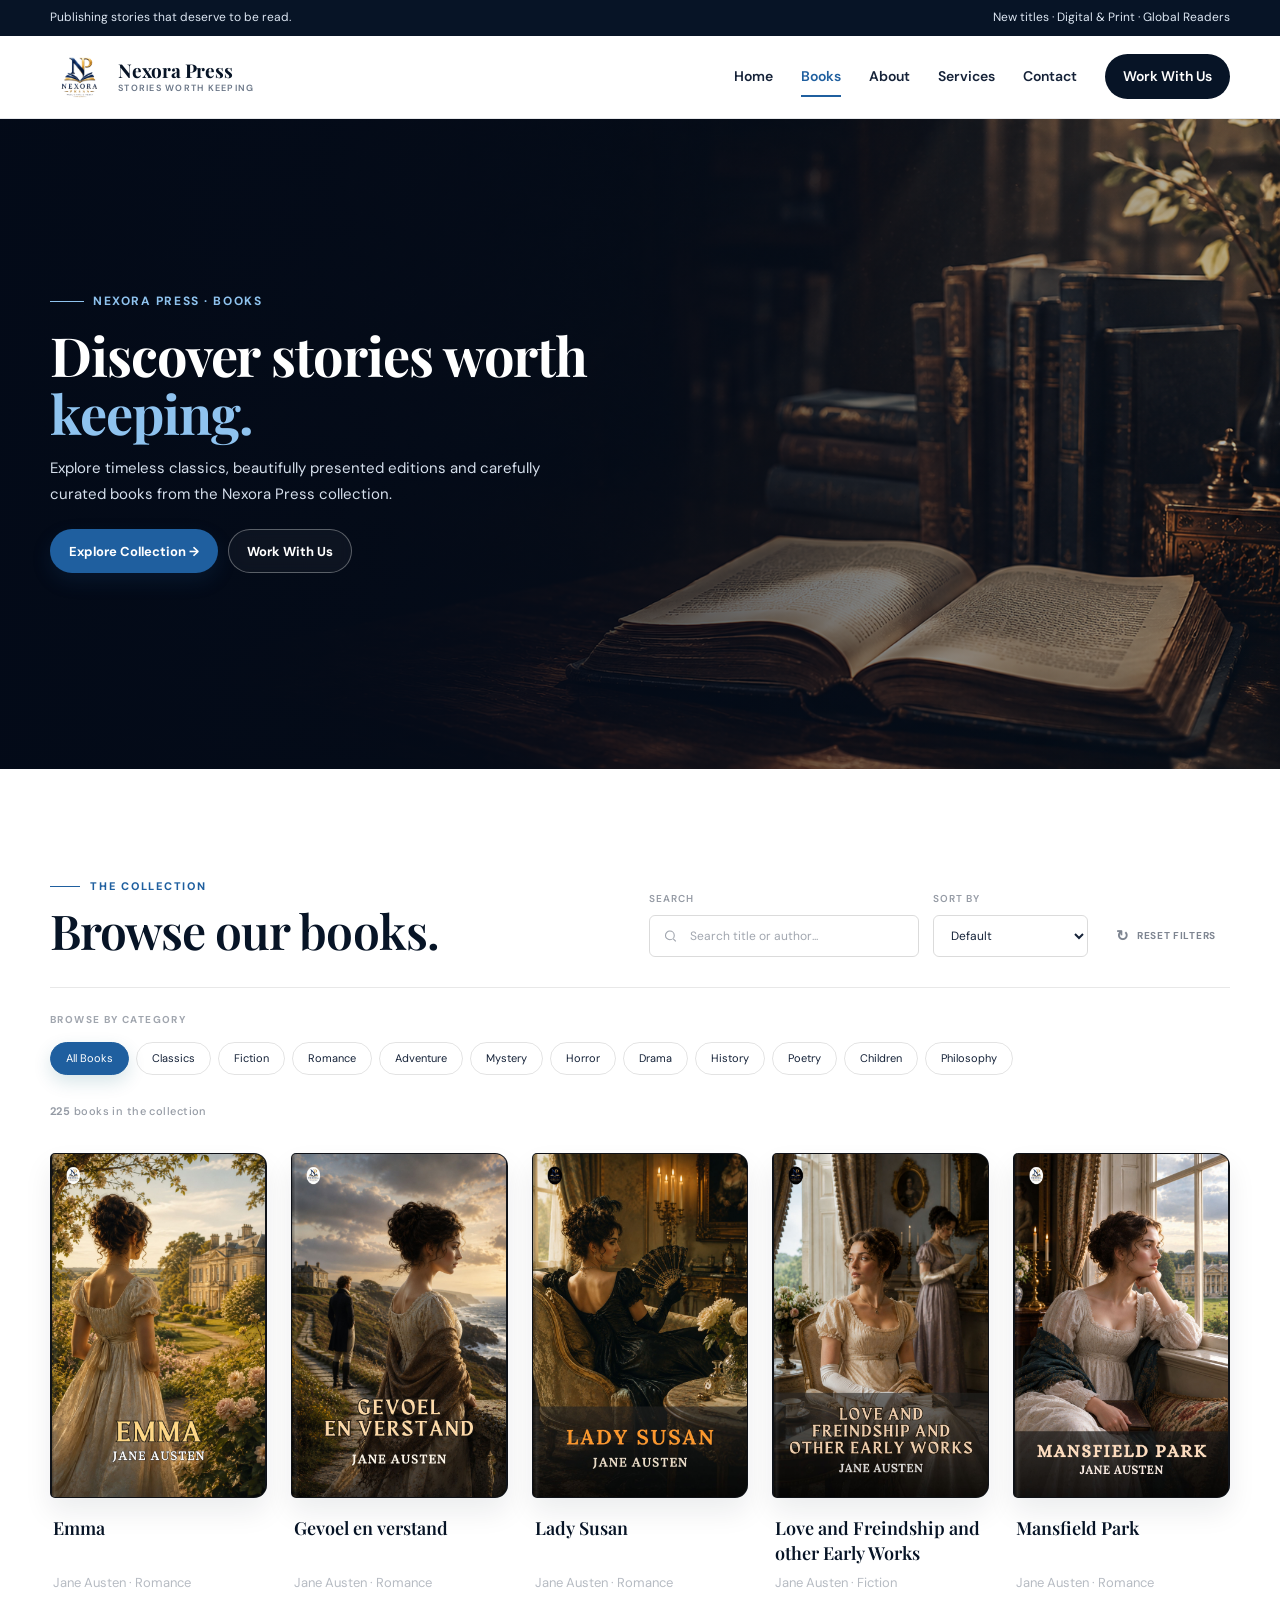
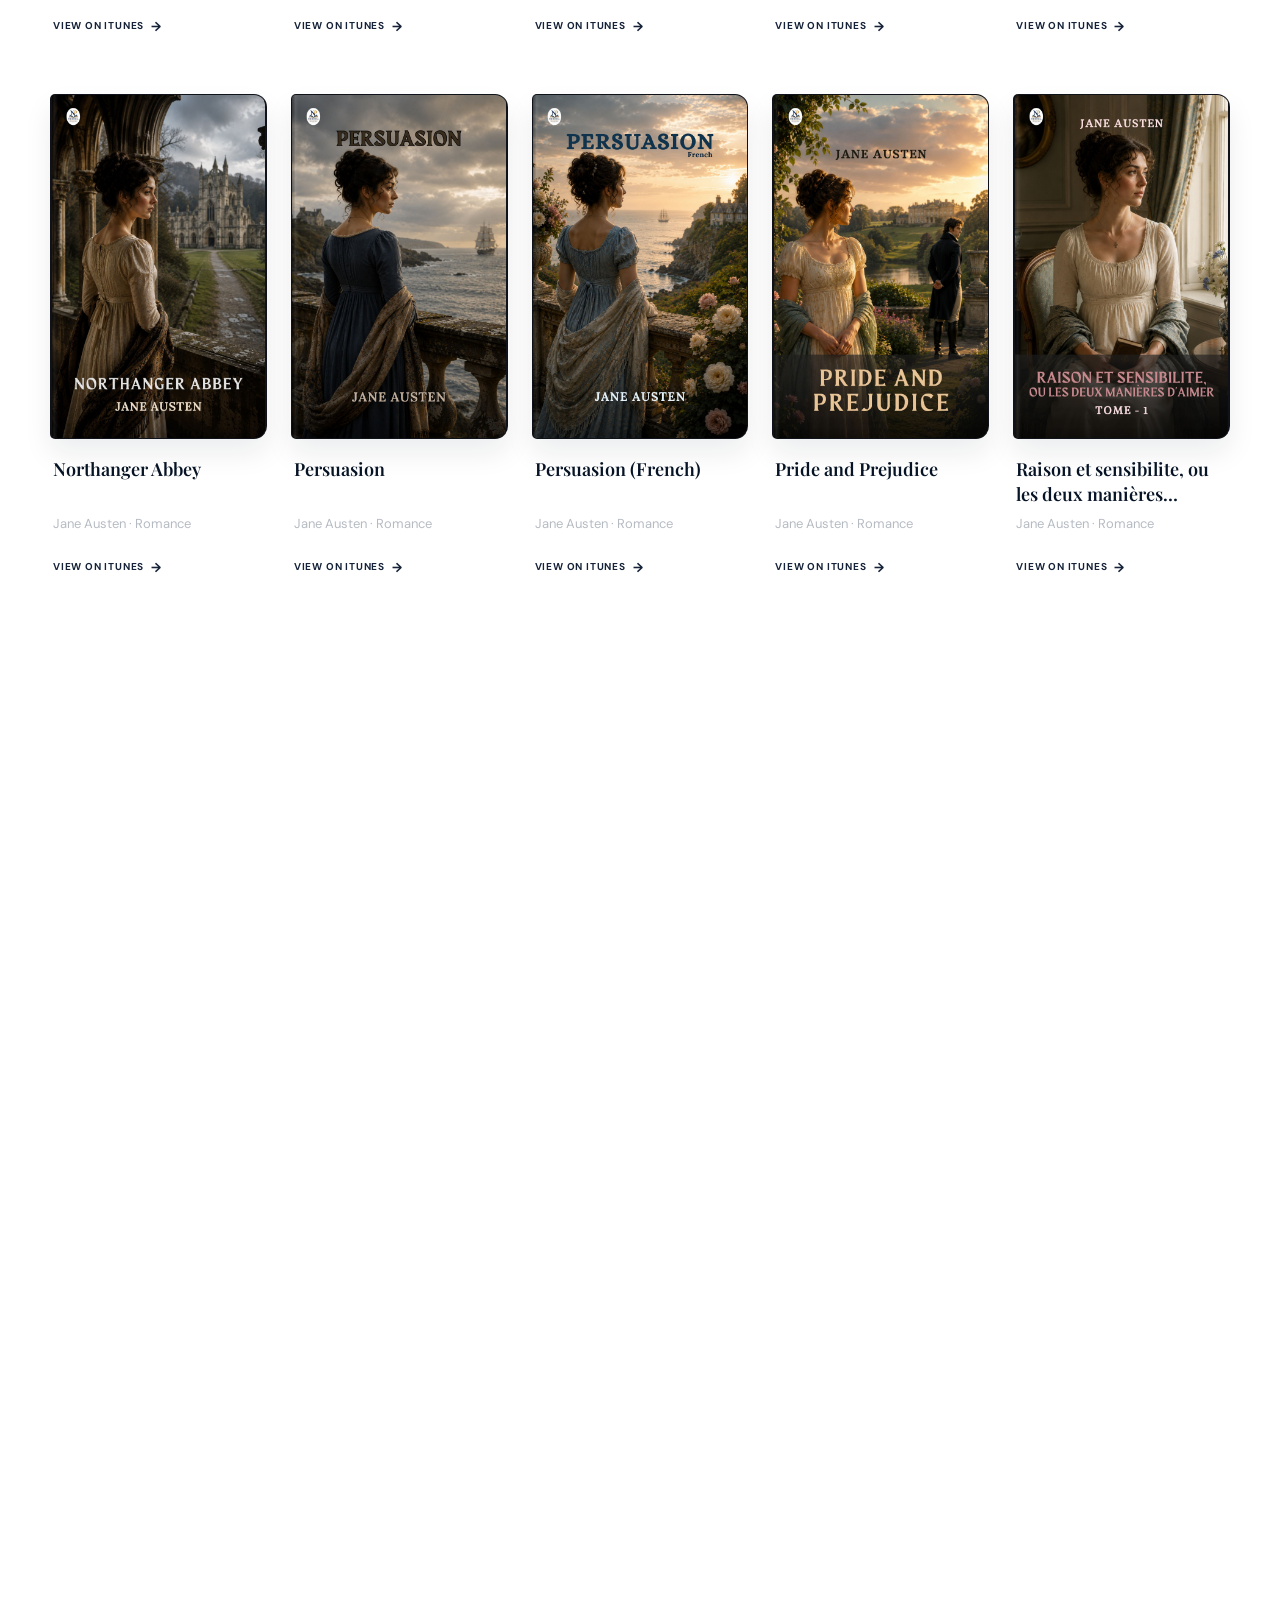
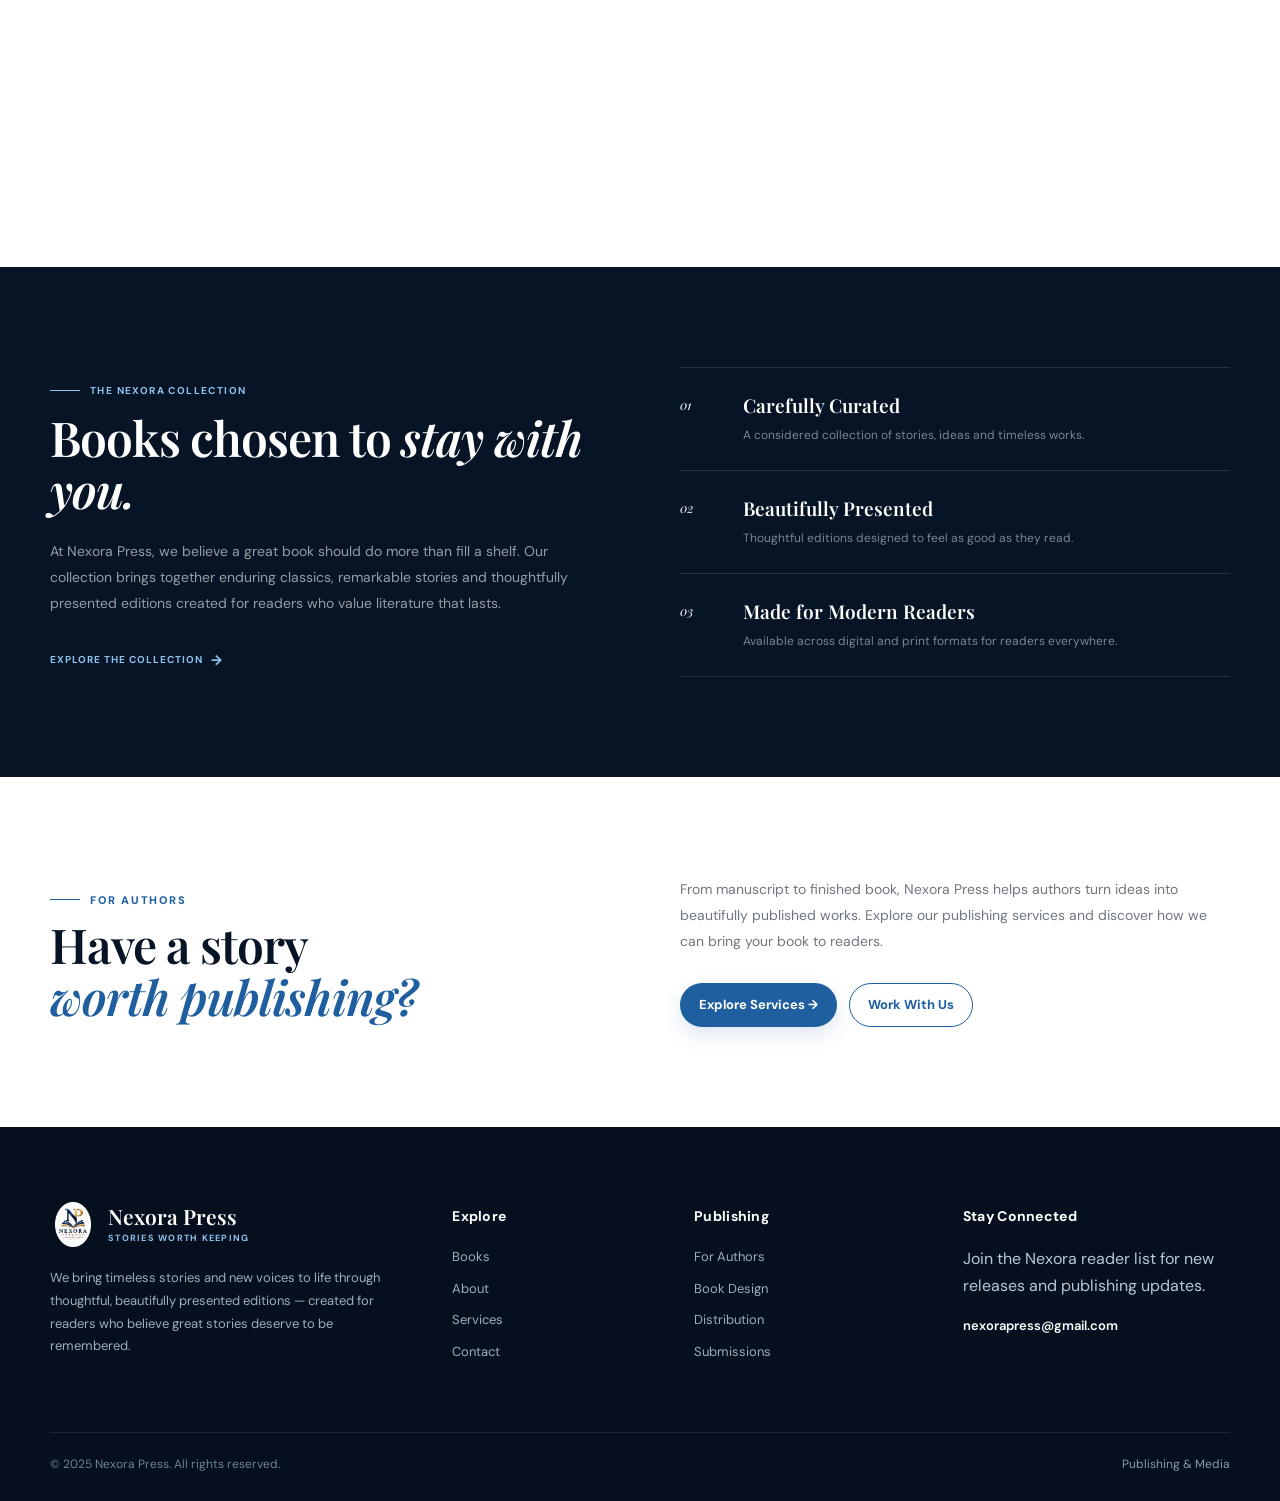
==== commit 44f18f7b: "Update books.html" ====
--- a/books.html
+++ b/books.html
@@ -2310,19 +2310,6 @@
           </div>
         </article>
 
-        <!-- Book 152 -->
-        <article class="catalog-card reveal" data-category="romance" data-language="english">
-          <a href="https://books.apple.com/us/book/sense-and-sensibility/id6804273114" target="_blank" rel="noopener noreferrer" class="book-cover-link">
-            <div class="cover cover-152">
-              <img src="assets/images/cover/itunes/9789376160655.jpeg" alt="Sense and Sensibility by Jane Austen">
-            </div>
-          </a>
-          <div class="book-info">
-            <h3>Sense and Sensibility</h3>
-            <p>Jane Austen · Romance</p>
-            <a class="book-itunes-link" href="https://books.apple.com/us/book/sense-and-sensibility/id6804273114" target="_blank" rel="noopener noreferrer">View on iTunes</a>
-          </div>
-        </article>
 
         <!-- Book 153 -->
         <article class="catalog-card reveal" data-category="horror" data-language="english">
@@ -3497,4 +3484,4 @@
   <!-- JavaScript -->
   <script src="assets/js/script.js"></script>
 </body>
-</html>+</html>
--- a/assets/css/style.css
+++ b/assets/css/style.css
@@ -0,0 +1,3138 @@
+@import url('https://fonts.googleapis.com/css2?family=DM+Sans:wght@400;500;600;700&family=Playfair+Display:wght@500;600;700&display=swap');
+
+/* =========================================================
+   ROOT
+========================================================= */
+:root {
+  --navy: #071426;
+  --navy-2: #0c1d33;
+  --blue: #1f5f9f;
+  --blue-light: #3b82c4;
+  --cream: #f5f7fa;
+  --paper: #ffffff;
+  --text: #152238;
+  --muted: #697586;
+  --white: #ffffff;
+  --line: rgba(15, 35, 60, 0.10);
+  --blue-soft: rgba(31, 95, 159, 0.08);
+  --blue-border: rgba(31, 95, 159, 0.18);
+  --shadow: 0 18px 50px rgba(6, 20, 38, 0.10);
+  --radius: 22px;
+}
+/* =========================================================
+   RESET
+========================================================= */
+* {
+  box-sizing: border-box;
+}
+html {
+  scroll-behavior: smooth;
+}
+body {
+  margin: 0;
+  font-family: "DM Sans", sans-serif;
+  color: var(--text);
+  background: var(--paper);
+  line-height: 1.65;
+  overflow-x: hidden;
+}
+img {
+  max-width: 100%;
+  display: block;
+}
+a {
+  color: inherit;
+  text-decoration: none;
+}
+button,
+input,
+textarea,
+select {
+  font: inherit;
+}
+button {
+  -webkit-tap-highlight-color: transparent;
+}
+.container {
+  width: min(1180px, calc(100% - 40px));
+  margin: 0 auto;
+}
+/* =========================================================
+   TOP BAR
+========================================================= */
+.topbar {
+  padding: 8px 0;
+  background: var(--navy);
+  color: #dce6f2;
+  font-size: 12px;
+}
+.topbar .container {
+  display: flex;
+  align-items: center;
+  justify-content: space-between;
+  gap: 20px;
+}
+/* =========================================================
+   NAVBAR
+========================================================= */
+.navbar {
+  position: sticky;
+  top: 0;
+  z-index: 1000;
+  background: rgba(255, 255, 255, 0.95);
+  backdrop-filter: blur(16px);
+  -webkit-backdrop-filter: blur(16px);
+  border-bottom: 1px solid var(--line);
+}
+.nav-inner {
+  min-height: 82px;
+  display: flex;
+  align-items: center;
+  justify-content: space-between;
+  gap: 25px;
+}
+/* =========================================================
+   BRAND
+========================================================= */
+.brand {
+  display: flex;
+  align-items: center;
+  gap: 8px;
+  flex-shrink: 0;
+}
+
+.brand img {
+  width: 60px;
+  height: auto;
+}
+.brand-text {
+  display: flex;
+  flex-direction: column;
+  justify-content: center;
+  gap: 2px;
+}
+.brand-name {
+  color: var(--navy);
+  font-family: "Playfair Display", serif;
+  font-size: 19px;
+  font-weight: 700;
+  line-height: 1.1;
+  letter-spacing: -0.01em;
+}
+.brand-tagline {
+  color: var(--muted);
+  font-size: 9px;
+  font-weight: 600;
+  line-height: 1.2;
+  letter-spacing: 0.14em;
+  text-transform: uppercase;
+}
+/* =========================================================
+   NAV LINKS
+========================================================= */
+.nav-links {
+  display: flex;
+  align-items: center;
+  gap: 28px;
+  font-size: 14px;
+  font-weight: 600;
+}
+.nav-links a {
+  position: relative;
+  padding: 28px 0;
+  color: var(--text);
+  transition: color 0.25s ease;
+}
+.nav-links a:not(.nav-cta)::after {
+  content: "";
+  position: absolute;
+  left: 0;
+  right: 100%;
+  bottom: 19px;
+  height: 2px;
+  background: var(--blue);
+  transition: right 0.3s ease;
+}
+.nav-links a:not(.nav-cta):hover,
+.nav-links a.active {
+  color: var(--blue);
+}
+.nav-links a:not(.nav-cta):hover::after,
+.nav-links a.active::after {
+  right: 0;
+}
+/* =========================================================
+   NAV CTA
+========================================================= */
+.nav-cta {
+  padding: 11px 18px !important;
+  background: var(--navy);
+  color: #fff !important;
+  border-radius: 999px;
+  transition: background 0.3s ease, transform 0.3s ease, box-shadow 0.3s ease;
+}
+.nav-cta:hover {
+  background: var(--blue);
+  transform: translateY(-2px);
+  box-shadow: 0 8px 20px rgba(31, 95, 159, 0.20);
+}
+.nav-cta::after {
+  display: none !important;
+}
+/* =========================================================
+   MOBILE MENU BUTTON
+========================================================= */
+.menu-btn {
+  display: none;
+  width: 42px;
+  height: 42px;
+  padding: 9px;
+  border: 1px solid var(--line);
+  border-radius: 12px;
+  background: #fff;
+  cursor: pointer;
+  flex-direction: column;
+  align-items: center;
+  justify-content: center;
+  gap: 5px;
+  transition: border-color 0.25s ease, background 0.25s ease;
+}
+.menu-btn:hover {
+  border-color: var(--blue-border);
+  background: var(--blue-soft);
+}
+.menu-btn span {
+  display: block;
+  width: 20px;
+  height: 2px;
+  background: var(--navy);
+  border-radius: 5px;
+  transition: transform 0.3s ease, opacity 0.3s ease;
+}
+.menu-btn.active span:nth-child(1) {
+  transform: translateY(7px) rotate(45deg);
+}
+.menu-btn.active span:nth-child(2) {
+  opacity: 0;
+}
+.menu-btn.active span:nth-child(3) {
+  transform: translateY(-7px) rotate(-45deg);
+}
+/* =========================================================
+   HERO
+========================================================= */
+.hero {
+  position: relative;
+  overflow: hidden;
+  background: var(--navy);
+  color: #fff;
+  min-height: 650px;
+}
+.hero-banner-1 {
+  background-image: url("../images/banners/daily-update.png");
+}
+.hero-banner-2 {
+  background-image: url("../images/banners/special-offer.png");
+}
+.hero-banner-3 {
+  background-image: url("../images/banners/festival-special.png");
+}
+.hero-banner-4 {
+  background-image: url("../images/banners/for-authors.png");
+}
+.hero-slides {
+  position: relative;
+  min-height: 650px;
+}
+.hero-slide {
+  position: relative;
+  display: none;
+  min-height: 650px;
+  align-items: center;
+  background-position: center;
+  background-size: cover;
+  background-repeat: no-repeat;
+  animation: heroFade 0.6s ease;
+}
+.hero-slide.active {
+  display: flex;
+}
+@keyframes heroFade {
+  from {
+    opacity: 0;
+    transform: translateX(15px);
+  }
+  to {
+    opacity: 1;
+    transform: translateX(0);
+  }
+}
+.hero-overlay {
+  position: absolute;
+  inset: 0;
+  z-index: 1;
+  background: linear-gradient(90deg, rgba(3, 10, 24, 0.94) 0%, rgba(3, 10, 24, 0.84) 32%, rgba(3, 10, 24, 0.58) 60%, rgba(3, 10, 24, 0.25) 100%);
+}
+.hero-content {
+  position: relative;
+  z-index: 2;
+  width: min(1180px, calc(100% - 40px));
+  margin: auto;
+  padding: 70px 0 100px;
+}
+.eyebrow {
+  display: inline-flex;
+  align-items: center;
+  gap: 9px;
+  color: #8fc3ef;
+  font-size: 12px;
+  font-weight: 700;
+  letter-spacing: 0.13em;
+  text-transform: uppercase;
+}
+.eyebrow::before {
+  content: "";
+  width: 34px;
+  height: 1px;
+  background: #8fc3ef;
+}
+.hero h1 {
+  max-width: 650px;
+  margin: 14px 0;
+  font-family: "Playfair Display", serif;
+  font-size: 54px;
+  line-height: 1.08;
+  letter-spacing: -0.02em;
+}
+.hero h1 em {
+  color: #8fc3ef;
+  font-style: normal;
+}
+.hero p {
+  max-width: 500px;
+  margin: 0;
+  color: #d5dfec;
+  font-size: 15px;
+  line-height: 1.7;
+}
+/* =========================================================
+   BUTTONS
+========================================================= */
+.actions {
+  display: flex;
+  flex-wrap: wrap;
+  gap: 10px;
+  margin-top: 22px;
+}
+.btn {
+  display: inline-flex;
+  align-items: center;
+  justify-content: center;
+  gap: 7px;
+  min-height: 44px;
+  padding: 10px 18px;
+  border: 1px solid transparent;
+  border-radius: 999px;
+  font-size: 13px;
+  font-weight: 700;
+  cursor: pointer;
+  transition: transform 0.3s ease, background 0.3s ease, border-color 0.3s ease, color 0.3s ease, box-shadow 0.3s ease;
+}
+.btn-primary {
+  background: var(--blue);
+  color: #fff;
+  box-shadow: 0 8px 20px rgba(31, 95, 159, 0.15);
+}
+.btn-primary:hover {
+  background: var(--blue-light);
+  color: #fff;
+  transform: translateY(-2px);
+  box-shadow: 0 12px 28px rgba(31, 95, 159, 0.24);
+}
+.btn-outline {
+  border-color: rgba(255, 255, 255, 0.32);
+  color: #fff;
+  background: rgba(255, 255, 255, 0.04);
+  backdrop-filter: blur(6px);
+}
+.btn-outline:hover {
+  background: #fff;
+  color: var(--navy);
+  border-color: #fff;
+  transform: translateY(-2px);
+}
+/* =========================================================
+   HERO CONTROLS
+========================================================= */
+.hero-controls {
+  position: absolute;
+  right: 0;
+  bottom: 26px;
+  left: 0;
+  z-index: 10;
+  display: flex;
+  align-items: center;
+  justify-content: space-between;
+  padding: 0 5%;
+  pointer-events: none;
+}
+.hero-dots {
+  display: flex;
+  align-items: center;
+  gap: 6px;
+  padding: 7px 10px;
+  border: 1px solid rgba(255, 255, 255, 0.14);
+  border-radius: 30px;
+  background: rgba(5, 8, 22, 0.35);
+  backdrop-filter: blur(14px);
+  pointer-events: auto;
+}
+.hero-dot {
+  width: 6px;
+  height: 6px;
+  padding: 0;
+  border: 0;
+  border-radius: 50%;
+  background: rgba(255, 255, 255, 0.35);
+  cursor: pointer;
+  transition: width 0.35s ease, background 0.35s ease, transform 0.35s ease;
+}
+.hero-dot.active {
+  width: 25px;
+  border-radius: 10px;
+  background: var(--blue-light);
+  box-shadow: 0 0 12px rgba(59, 130, 196, 0.35);
+}
+.hero-dot:hover:not(.active) {
+  background: rgba(255, 255, 255, 0.8);
+}
+.hero-arrows {
+  display: flex;
+  align-items: center;
+  gap: 7px;
+  padding: 5px;
+  border: 1px solid rgba(255, 255, 255, 0.14);
+  border-radius: 50px;
+  background: rgba(5, 8, 22, 0.35);
+  backdrop-filter: blur(14px);
+  pointer-events: auto;
+}
+.hero-arrow {
+  display: flex;
+  align-items: center;
+  justify-content: center;
+  width: 40px;
+  height: 40px;
+  padding: 0;
+  border: 1px solid rgba(255, 255, 255, 0.12);
+  border-radius: 50%;
+  background: rgba(255, 255, 255, 0.05);
+  color: #fff;
+  font-size: 16px;
+  cursor: pointer;
+  transition: background 0.3s ease, border-color 0.3s ease, color 0.3s ease, transform 0.3s ease;
+}
+.hero-arrow:hover {
+  background: var(--blue);
+  border-color: var(--blue);
+  color: #fff;
+  transform: scale(1.06);
+  box-shadow: 0 0 18px rgba(31, 95, 159, 0.25);
+}
+.hero-arrow:active {
+  transform: scale(0.96);
+}
+/* =========================================================
+   GENERAL SECTION
+========================================================= */
+.section {
+  padding: 100px 0;
+}
+.section-head {
+  display: flex;
+  align-items: flex-end;
+  justify-content: space-between;
+  gap: 40px;
+  margin-bottom: 42px;
+}
+.kicker {
+  display: inline-flex;
+  align-items: center;
+  gap: 10px;
+  margin-bottom: 10px;
+  color: var(--blue);
+  font-size: 11px;
+  font-weight: 800;
+  letter-spacing: 0.16em;
+  text-transform: uppercase;
+}
+.kicker::before {
+  content: "";
+  width: 30px;
+  height: 1px;
+  background: var(--blue);
+}
+.section-head h2 {
+  margin: 0;
+  color: var(--navy);
+  font-family: "Playfair Display", serif;
+  font-size: 48px;
+  font-weight: 600;
+  line-height: 1.08;
+  letter-spacing: -0.02em;
+}
+/* =========================================================
+   SLIDER ACTIONS
+========================================================= */
+.slider-actions {
+  display: flex;
+  align-items: center;
+  gap: 10px;
+}
+.slider-actions .text-link {
+  margin-left: 14px;
+}
+/* =========================================================
+   TEXT LINK
+========================================================= */
+.text-link {
+  color: var(--navy);
+  font-size: 13px;
+  font-weight: 700;
+  transition: color 0.25s ease, transform 0.25s ease;
+}
+.text-link:hover {
+  color: var(--blue);
+  transform: translateX(2px);
+}
+/* =========================================================
+   BOOKS SECTION
+========================================================= */
+.books-section {
+  padding-top: 105px;
+  padding-bottom: 115px;
+}
+/* =========================================================
+   BOOK SLIDER BUTTONS
+========================================================= */
+.book-slider-btn {
+  display: flex;
+  align-items: center;
+  justify-content: center;
+  width: 44px;
+  height: 44px;
+  padding: 0;
+  border: 1px solid rgba(5, 8, 22, 0.12);
+  border-radius: 50%;
+  background: #fff;
+  color: var(--navy);
+  font-size: 17px;
+  cursor: pointer;
+  box-shadow: 0 8px 22px rgba(5, 8, 22, 0.06);
+  transition: background 0.3s ease, border-color 0.3s ease, color 0.3s ease, transform 0.3s ease, box-shadow 0.3s ease;
+}
+.book-slider-btn:hover {
+  background: var(--blue);
+  border-color: var(--blue);
+  color: #fff;
+  transform: translateY(-3px);
+  box-shadow: 0 12px 28px rgba(31, 95, 159, 0.18);
+}
+.book-slider-btn:active {
+  transform: translateY(-1px) scale(0.95);
+}
+.book-slider-btn:disabled {
+  opacity: 0.28;
+  cursor: not-allowed;
+  transform: none;
+  box-shadow: none;
+}
+/* =========================================================
+   BOOKS SLIDER
+========================================================= */
+.books-slider {
+  position: relative;
+  overflow: hidden;
+  padding: 15px 10px 55px;
+  margin: 0 -10px;
+}
+.books-track {
+  display: flex;
+  gap: 30px;
+  transition: transform 0.65s cubic-bezier(0.22, 1, 0.36, 1);
+  will-change: transform;
+}
+/* =========================================================
+   BOOK CARD
+========================================================= */
+.books-track .book-card {
+  position: relative;
+  flex: 0 0 calc((100% - 90px) / 4);
+  min-width: 0;
+  background: transparent;
+  border: 0;
+}
+/* =========================================================
+   BOOK COVER LINK
+========================================================= */
+.book-cover-link {
+  display: block;
+}
+/* =========================================================
+   BOOK COVER
+========================================================= */
+.cover {
+  position: relative;
+  width: 100%;
+  height: 345px;
+  overflow: hidden;
+  border-radius: 5px 13px 13px 5px;
+  background: #eef1f5;
+  box-shadow: 0 16px 35px rgba(5, 8, 22, 0.12), 5px 6px 0 rgba(5, 8, 22, 0.03);
+  transition: transform 0.45s cubic-bezier(0.22, 1, 0.36, 1), box-shadow 0.45s ease;
+}
+/* =========================================================
+   BOOK IMAGE
+========================================================= */
+.cover img {
+  display: block;
+  width: 100%;
+  height: 100%;
+  object-fit: contain;
+  object-position: center;
+  transition: transform 0.55s cubic-bezier(0.22, 1, 0.36, 1), filter 0.4s ease;
+}
+/* =========================================================
+   BOOK SPINE
+========================================================= */
+.cover::after {
+  content: "";
+  position: absolute;
+  top: 0;
+  bottom: 0;
+  left: 0;
+  width: 7px;
+  z-index: 3;
+  background: linear-gradient(90deg, rgba(0, 0, 0, 0.28), rgba(255, 255, 255, 0.07), transparent);
+  pointer-events: none;
+}
+/* =========================================================
+   BOOK LIGHT SWEEP
+========================================================= */
+.cover::before {
+  content: "";
+  position: absolute;
+  top: -20%;
+  left: -110%;
+  width: 55%;
+  height: 150%;
+  z-index: 4;
+  background: linear-gradient(105deg, transparent 20%, rgba(255, 255, 255, 0.20) 50%, transparent 80%);
+  transform: skewX(-18deg);
+  opacity: 0;
+  transition: left 0.8s ease, opacity 0.25s ease;
+  pointer-events: none;
+}
+/* =========================================================
+   BOOK HOVER
+========================================================= */
+.book-cover-link:hover .cover {
+  transform: translateY(-8px);
+  box-shadow: 0 25px 50px rgba(5, 8, 22, 0.18), 6px 8px 0 rgba(5, 8, 22, 0.04);
+}
+.book-cover-link:hover .cover img {
+  transform: scale(1.025);
+  filter: brightness(1.02);
+}
+.book-cover-link:hover .cover::before {
+  left: 150%;
+  opacity: 1;
+}
+/* =========================================================
+   BOOK INFORMATION
+========================================================= */
+.book-info {
+  padding: 20px 3px 0;
+}
+.book-info h3 {
+  margin: 0 0 7px;
+  color: var(--navy);
+  font-family: "Playfair Display", serif;
+  font-size: 18px;
+  font-weight: 600;
+  line-height: 1.2;
+  transition: color 0.3s ease, transform 0.3s ease;
+}
+.book-info p {
+  margin: 0;
+  color: #7b8492;
+  font-size: 12px;
+  line-height: 1.5;
+}
+.book-card:hover .book-info h3 {
+  color: var(--blue);
+  transform: translateX(2px);
+}
+/* =========================================================
+   ITUNES LINK
+========================================================= */
+.book-itunes-link {
+  display: inline-flex;
+  align-items: center;
+  gap: 6px;
+  margin-top: 10px;
+  color: var(--navy);
+  font-size: 11px;
+  font-weight: 800;
+  letter-spacing: 0.04em;
+  text-transform: uppercase;
+  transition: color 0.25s ease, transform 0.25s ease;
+}
+.book-itunes-link::after {
+  content: "↗";
+  font-size: 13px;
+  transition: transform 0.25s ease;
+}
+.book-itunes-link:hover {
+  color: var(--blue);
+  transform: translateX(2px);
+}
+.book-itunes-link:hover::after {
+  transform: translate(3px, -3px);
+}
+/* =========================================================
+   BOOK SLIDER BOTTOM
+========================================================= */
+.books-slider::after {
+  content: "";
+  position: absolute;
+  right: 0;
+  bottom: 0;
+  left: 0;
+  height: 28px;
+  background: linear-gradient(to bottom, transparent, rgba(255, 255, 255, 0.7));
+  pointer-events: none;
+}
+
+/* =========================================================
+   ABOUT STRIP
+========================================================= */
+.about-strip {
+  background: var(--cream);
+  padding-top: 110px;
+  padding-bottom: 110px;
+}
+.about-grid {
+  display: grid;
+  grid-template-columns: 0.95fr 1.05fr;
+  gap: 85px;
+  align-items: center;
+}
+.about-grid > .reveal:first-child {
+  max-width: 570px;
+}
+.about-grid .kicker {
+  margin-bottom: 14px;
+}
+.about-grid h2 {
+  max-width: 560px;
+  margin: 0 0 20px;
+  color: var(--navy);
+  font-family: "Playfair Display", serif;
+  font-size: 58px;
+  font-weight: 600;
+  line-height: 1.06;
+  letter-spacing: -0.025em;
+}
+.about-grid .section-intro {
+  max-width: 540px;
+  margin: 0;
+  color: #687386;
+  font-size: 17px;
+  line-height: 1.8;
+}
+.about-grid .actions {
+  margin-top: 30px;
+}
+/* =========================================================
+   ABOUT CARD
+========================================================= */
+.about-card {
+  position: relative;
+  overflow: hidden;
+  padding: 48px;
+  border: 1px solid rgba(255, 255, 255, 0.08);
+  border-radius: 26px;
+  background: linear-gradient(145deg, #12243d 0%, var(--navy) 55%, #07101f 100%);
+  color: #fff;
+  box-shadow: 0 25px 60px rgba(5, 8, 22, 0.14), 0 5px 18px rgba(5, 8, 22, 0.07);
+}
+.about-card::before {
+  content: "";
+  position: absolute;
+  top: -120px;
+  right: -100px;
+  width: 300px;
+  height: 300px;
+  border-radius: 50%;
+  background: radial-gradient(circle, rgba(31, 95, 159, 0.20), transparent 68%);
+  pointer-events: none;
+}
+.about-card::after {
+  content: "";
+  position: absolute;
+  right: 0;
+  bottom: 0;
+  width: 160px;
+  height: 160px;
+  background: linear-gradient(135deg, transparent 50%, rgba(255, 255, 255, 0.025) 50%);
+  pointer-events: none;
+}
+/* =========================================================
+   ABOUT CARD TOP
+========================================================= */
+.about-card-top {
+  position: relative;
+  z-index: 2;
+  display: flex;
+  align-items: center;
+  gap: 14px;
+  margin-bottom: 28px;
+}
+.about-number {
+  color: #8fc3ef;
+  font-size: 11px;
+  font-weight: 800;
+  letter-spacing: 0.14em;
+}
+.about-line {
+  width: 55px;
+  height: 1px;
+  background: rgba(255, 255, 255, 0.18);
+}
+/* =========================================================
+   ABOUT CARD CONTENT
+========================================================= */
+.about-card h3 {
+  position: relative;
+  z-index: 2;
+  max-width: 500px;
+  margin: 0 0 17px;
+  color: #fff;
+  font: 600 34px/1.15 "Playfair Display", serif;
+}
+.about-card p {
+  position: relative;
+  z-index: 2;
+  max-width: 570px;
+  margin: 0;
+  color: #c9d5e5;
+  font-size: 15px;
+  line-height: 1.8;
+}
+/* =========================================================
+   STATS
+========================================================= */
+.stats {
+  position: relative;
+  z-index: 2;
+  display: grid;
+  grid-template-columns: repeat(3, 1fr);
+  gap: 12px;
+  margin-top: 34px;
+  padding-top: 25px;
+  border-top: 1px solid rgba(255, 255, 255, 0.10);
+}
+.stat {
+  min-height: 105px;
+  padding: 17px;
+  border: 1px solid rgba(255, 255, 255, 0.10);
+  border-radius: 14px;
+  background: rgba(255, 255, 255, 0.025);
+  transition: transform 0.3s ease, border-color 0.3s ease, background 0.3s ease;
+}
+.stat:hover {
+  transform: translateY(-4px);
+  border-color: rgba(143, 195, 239, 0.65);
+  background: rgba(31, 95, 159, 0.08);
+}
+.stat strong {
+  display: block;
+  margin-bottom: 7px;
+  color: #8fc3ef;
+  font: 700 24px/1.1 "Playfair Display", serif;
+}
+.stat span {
+  display: block;
+  color: #aebdd0;
+  font-size: 11px;
+  line-height: 1.5;
+}
+
+/* =========================================================
+   SERVICES
+========================================================= */
+.services-section {
+  padding-top: 110px;
+  padding-bottom: 120px;
+}
+.services-section .section-head {
+  margin-bottom: 45px;
+}
+.service-grid {
+  display: grid;
+  grid-template-columns: repeat(3, 1fr);
+  gap: 28px;
+}
+/* =========================================================
+   SERVICE CARD
+========================================================= */
+.service {
+  position: relative;
+  min-height: 260px;
+  padding: 36px 34px;
+  overflow: hidden;
+  border: 1px solid rgba(5, 8, 22, 0.09);
+  border-radius: 22px;
+  background: #fff;
+  box-shadow: 0 12px 35px rgba(5, 8, 22, 0.05);
+  transition: transform 0.4s cubic-bezier(0.22, 1, 0.36, 1), box-shadow 0.4s ease, border-color 0.35s ease;
+}
+.service::before {
+  content: "";
+  position: absolute;
+  top: -90px;
+  right: -90px;
+  width: 190px;
+  height: 190px;
+  border-radius: 50%;
+  background: rgba(31, 95, 159, 0.06);
+  transition: transform 0.5s ease;
+  pointer-events: none;
+}
+.service::after {
+  content: "";
+  position: absolute;
+  right: 32px;
+  bottom: 0;
+  left: 32px;
+  height: 2px;
+  background: linear-gradient(90deg, transparent, var(--blue), transparent);
+  opacity: 0;
+  transform: scaleX(0.4);
+  transition: opacity 0.4s ease, transform 0.4s ease;
+}
+.service:hover {
+  transform: translateY(-7px);
+  border-color: var(--blue-border);
+  box-shadow: 0 22px 50px rgba(5, 8, 22, 0.10);
+}
+.service:hover::before {
+  transform: scale(1.3);
+}
+.service:hover::after {
+  opacity: 1;
+  transform: scaleX(1);
+}
+/* =========================================================
+   SERVICE ICON
+========================================================= */
+.service .icon {
+  position: relative;
+  z-index: 2;
+  display: grid;
+  place-items: center;
+  width: 48px;
+  height: 48px;
+  margin-bottom: 28px;
+  border: 1px solid var(--blue-border);
+  border-radius: 14px;
+  background: var(--blue-soft);
+  color: var(--blue);
+  font-size: 12px;
+  font-weight: 800;
+  letter-spacing: 0.08em;
+  transition: transform 0.35s ease, background 0.35s ease, color 0.35s ease;
+}
+.service:hover .icon {
+  transform: translateY(-3px);
+  background: var(--blue);
+  color: #fff;
+}
+/* =========================================================
+   SERVICE TEXT
+========================================================= */
+.service h3 {
+  position: relative;
+  z-index: 2;
+  margin: 0 0 12px;
+  color: var(--navy);
+  font: 600 25px/1.2 "Playfair Display", serif;
+}
+.service p {
+  position: relative;
+  z-index: 2;
+  max-width: 340px;
+  margin: 0;
+  color: var(--muted);
+  font-size: 14px;
+  line-height: 1.75;
+}
+.service-link {
+  position: relative;
+  z-index: 2;
+  display: inline-block;
+  margin-top: 20px;
+  color: var(--blue);
+  font-size: 12px;
+  font-weight: 700;
+  transition: transform 0.25s ease, color 0.25s ease;
+}
+.service:hover .service-link {
+  transform: translateX(3px);
+  color: var(--blue-light);
+}
+/* =========================================================
+   QUOTE
+========================================================= */
+.quote {
+  position: relative;
+  overflow: hidden;
+  padding-top: 125px;
+  padding-bottom: 125px;
+  background: var(--navy);
+  color: #fff;
+  text-align: center;
+}
+.quote::before {
+  content: "";
+  position: absolute;
+  top: -180px;
+  left: 50%;
+  width: 520px;
+  height: 520px;
+  transform: translateX(-50%);
+  border-radius: 50%;
+  background: rgba(31, 95, 159, 0.08);
+  filter: blur(20px);
+  pointer-events: none;
+}
+.quote::after {
+  content: "";
+  position: absolute;
+  top: 0;
+  left: 50%;
+  width: 1px;
+  height: 70px;
+  background: linear-gradient(to bottom, transparent, var(--blue-light));
+}
+.quote .container {
+  position: relative;
+  z-index: 2;
+  max-width: 1000px;
+  margin: auto;
+}
+.quote .container::before {
+  content: "“";
+  display: block;
+  margin-bottom: 10px;
+  color: #8fc3ef;
+  font-family: "Playfair Display", serif;
+  font-size: 82px;
+  font-weight: 500;
+  line-height: 0.7;
+}
+.quote blockquote {
+  max-width: 900px;
+  margin: 0 auto 28px;
+  color: #fff;
+  font-family: "Playfair Display", serif;
+  font-size: 54px;
+  font-weight: 500;
+  line-height: 1.2;
+  letter-spacing: -0.025em;
+  transition: transform 0.5s ease;
+}
+.quote:hover blockquote {
+  transform: translateY(-3px);
+}
+.quote cite {
+  display: inline-flex;
+  align-items: center;
+  gap: 12px;
+  color: #c9d5e5;
+  font-size: 12px;
+  font-style: normal;
+  font-weight: 700;
+  letter-spacing: 0.16em;
+  text-transform: uppercase;
+}
+.quote cite::before,
+.quote cite::after {
+  content: "";
+  width: 30px;
+  height: 1px;
+  background: rgba(143, 195, 239, 0.55);
+}
+/* =========================================================
+   NEWSLETTER
+========================================================= */
+.newsletter-section {
+  padding: 105px 0 115px;
+}
+.newsletter {
+  position: relative;
+  display: flex;
+  align-items: center;
+  justify-content: space-between;
+  gap: 70px;
+  width: 100%;
+  min-height: 285px;
+  padding: 58px 64px;
+  overflow: hidden;
+  border: 1px solid rgba(255, 255, 255, 0.08);
+  border-radius: 26px;
+  background: radial-gradient(circle at 100% 50%, rgba(31, 95, 159, 0.13), transparent 38%), linear-gradient(135deg, #07111f 0%, #0a1728 55%, #0d2037 100%);
+  box-shadow: 0 25px 70px rgba(5, 8, 22, 0.14);
+  color: #fff;
+}
+/* =========================================================
+   SUBTLE BACKGROUND DETAIL
+========================================================= */
+.newsletter::before {
+  content: "";
+  position: absolute;
+  right: -110px;
+  top: 50%;
+  width: 360px;
+  height: 360px;
+  transform: translateY(-50%);
+  border: 1px solid rgba(143, 195, 239, 0.07);
+  border-radius: 50%;
+  pointer-events: none;
+}
+/* =========================================================
+   NEWSLETTER CONTENT
+========================================================= */
+.newsletter-content {
+  position: relative;
+  z-index: 2;
+  flex: 1;
+  max-width: 620px;
+}
+.newsletter .kicker {
+  display: inline-flex;
+  align-items: center;
+  gap: 9px;
+  margin-bottom: 15px;
+  color: #8fc3ef;
+  font-size: 10px;
+  font-weight: 800;
+  letter-spacing: 0.18em;
+  text-transform: uppercase;
+}
+.newsletter .kicker::before {
+  content: "";
+  width: 24px;
+  height: 1px;
+  background: #8fc3ef;
+  opacity: 0.8;
+}
+/* =========================================================
+   NEWSLETTER HEADING
+========================================================= */
+.newsletter h2 {
+  margin: 0;
+  max-width: 570px;
+  color: #fff;
+  font: 600 48px/1.08 "Playfair Display", serif;
+  letter-spacing: -0.035em;
+}
+.newsletter h2 em {
+  color: #8fc3ef;
+  font-style: italic;
+}
+/* =========================================================
+   NEWSLETTER DESCRIPTION
+========================================================= */
+.newsletter-content p {
+  max-width: 510px;
+  margin: 18px 0 0;
+  color: #aebdce;
+  font-size: 14px;
+  line-height: 1.75;
+}
+/* =========================================================
+   NEWSLETTER ACTION
+========================================================= */
+.newsletter-action {
+  position: relative;
+  z-index: 3;
+  flex: 0 0 440px;
+  width: 440px;
+}
+/* =========================================================
+   NEWSLETTER FORM
+========================================================= */
+.newsletter-form {
+  display: flex;
+  align-items: center;
+  width: 100%;
+  height: 58px;
+  padding: 5px;
+  border: 1px solid rgba(255, 255, 255, 0.12);
+  border-radius: 999px;
+  background: rgba(255, 255, 255, 0.055);
+  backdrop-filter: blur(14px);
+  box-shadow: inset 0 1px 0 rgba(255, 255, 255, 0.045), 0 12px 35px rgba(0, 0, 0, 0.12);
+}
+/* =========================================================
+   EMAIL INPUT
+========================================================= */
+.newsletter-form input {
+  flex: 1;
+  min-width: 0;
+  height: 48px;
+  padding: 0 18px;
+  border: 0;
+  outline: 0;
+  border-radius: 999px;
+  background: transparent;
+  color: #fff;
+  font-family: inherit;
+  font-size: 13px;
+}
+.newsletter-form input::placeholder {
+  color: #8999aa;
+}
+.newsletter-form input:focus {
+  outline: none;
+}
+/* =========================================================
+   NEWSLETTER BUTTON
+========================================================= */
+.newsletter-form button {
+  display: inline-flex;
+  align-items: center;
+  justify-content: center;
+  gap: 12px;
+  flex: 0 0 auto;
+  height: 48px;
+  padding: 0 20px 0 22px;
+  border: 0;
+  border-radius: 999px;
+  background: var(--blue);
+  color: #fff;
+  font-family: inherit;
+  font-size: 12px;
+  font-weight: 800;
+  letter-spacing: 0.01em;
+  cursor: pointer;
+  transition: transform 0.25s ease, background 0.25s ease, box-shadow 0.25s ease;
+}
+.newsletter-form button:hover {
+  background: var(--blue-light);
+  transform: translateY(-2px);
+  box-shadow: 0 8px 22px rgba(31, 95, 159, 0.25);
+}
+.newsletter-form button:active {
+  transform: translateY(0) scale(0.97);
+}
+/* =========================================================
+   BUTTON ARROW
+========================================================= */
+.newsletter-arrow {
+  display: inline-flex;
+  align-items: center;
+  justify-content: center;
+  width: 25px;
+  height: 25px;
+  border-radius: 50%;
+  background: rgba(255, 255, 255, 0.12);
+  font-size: 15px;
+  line-height: 1;
+  transition: transform 0.25s ease, background 0.25s ease;
+}
+.newsletter-form button:hover .newsletter-arrow {
+  transform: translateX(3px);
+  background: rgba(255, 255, 255, 0.18);
+}
+/* =========================================================
+   SMALL LINE BELOW FORM
+========================================================= */
+.newsletter-action small {
+  display: block;
+  margin-top: 13px;
+  padding-left: 5px;
+  color: #718297;
+  font-size: 10px;
+  line-height: 1.5;
+  letter-spacing: 0.03em;
+}
+/* =========================================================
+   FORM MESSAGE
+========================================================= */
+.newsletter .form-message {
+  margin-top: 10px;
+  color: #cbd6e4;
+  font-size: 12px;
+}
+/* =========================================================
+   FOOTER
+========================================================= */
+.footer {
+  background: #050f1d;
+  color: #b9c7d9;
+  padding: 75px 0 28px;
+}
+.footer-grid {
+  display: grid;
+  grid-template-columns: 1.3fr 0.7fr 0.8fr 1fr;
+  gap: 55px;
+  align-items: start;
+}
+
+
+
+/* =========================================================
+   FOOTER BRAND
+========================================================= */
+.footer-brand {
+  max-width: 330px;
+}
+.footer-brand-head {
+  display: flex;
+  align-items: center;
+  gap: 13px;
+  margin-bottom: 20px;
+}
+.footer-brand-head img {
+  display: block;
+  width: 45px;
+  height: 45px;
+  margin: 0;
+  object-fit: contain;
+}
+.footer-brand-head h3 {
+  margin: 0 0 2px;
+  color: #fff;
+  font-family: "Playfair Display", serif;
+  font-size: 21px;
+  font-weight: 600;
+  line-height: 1.2;
+}
+.footer-brand-head span {
+  display: block;
+  color: #8fc3ef;
+  font-size: 9px;
+  font-weight: 700;
+  letter-spacing: 0.14em;
+  text-transform: uppercase;
+}
+.footer-brand p {
+  margin: 0;
+  color: #9eacc0;
+  font-size: 13px;
+  line-height: 1.75;
+}
+.footer h4 {
+  margin: 3px 0 18px;
+  color: #fff;
+  font-size: 14px;
+  font-weight: 700;
+  letter-spacing: 0.02em;
+}
+.footer a {
+  display: block;
+  width: fit-content;
+  margin: 10px 0;
+  color: #9eacc0;
+  font-size: 13px;
+  transition: color 0.25s ease, transform 0.25s ease;
+}
+.footer a:hover {
+  color: #8fc3ef;
+  transform: translateX(3px);
+}
+.footer-connect a {
+  margin-top: 16px;
+  color: #fff;
+  font-weight: 600;
+}
+/* =========================================================
+   FOOTER BOTTOM
+========================================================= */
+.footer-bottom {
+  display: flex;
+  align-items: center;
+  justify-content: space-between;
+  gap: 20px;
+  margin-top: 60px;
+  padding-top: 22px;
+  border-top: 1px solid rgba(255, 255, 255, 0.09);
+  color: #718096;
+  font-size: 12px;
+  line-height: 1.5;
+}
+.footer-bottom span:last-child {
+  color: #8b98aa;
+}
+/* =========================================================
+   REVEAL
+========================================================= */
+.reveal {
+  opacity: 0;
+  transform: translateY(20px);
+  transition: opacity 0.65s ease, transform 0.65s ease;
+}
+.reveal.show {
+  opacity: 1;
+  transform: translateY(0);
+}
+.hidden {
+  display: none !important;
+}
+
+
+
+
+
+
+
+
+
+
+/* =========================================================
+   BOOK SECTION
+========================================================= */
+/* BOOKS HERO */
+.books-page-hero .hero-banner-3 {
+  background-image: url("../images/banners/books-hero.png");
+  background-position: center;
+  background-size: cover;
+  background-repeat: no-repeat;
+}
+
+/* =========================================================
+   NEXORA SIGNATURE CATALOG CONTROLS
+========================================================= */
+.catalog-signature-head {
+  display: flex;
+  align-items: flex-end;
+  justify-content: space-between;
+  gap: 60px;
+}
+.catalog-heading-main {
+  flex: 1;
+  min-width: 0;
+}
+.catalog-heading-main h2 {
+  margin: 0;
+  color: var(--navy);
+  font-family: "Playfair Display", serif;
+  font-size: 48px;
+  font-weight: 600;
+  line-height: 1.08;
+  letter-spacing: -0.02em;
+}
+
+/* =========================================================
+   SEARCH / SORT / RESET TOOLBAR
+========================================================= */
+.catalog-signature-toolbar {
+  display: flex;
+  align-items: flex-end;
+  gap: 14px;
+  flex-shrink: 0;
+}
+.catalog-control {
+  display: flex;
+  flex-direction: column;
+  gap: 8px;
+}
+.catalog-control label {
+  font-size: 10px;
+  font-weight: 600;
+  letter-spacing: .1em;
+  text-transform: uppercase;
+  opacity: .45;
+}
+
+/* =========================================================
+   SEARCH
+========================================================= */
+.catalog-search {
+  width: 270px;
+}
+.catalog-search-field {
+  position: relative;
+}
+.catalog-search-field svg {
+  position: absolute;
+  top: 50%;
+  left: 14px;
+  width: 15px;
+  height: 15px;
+  fill: none;
+  stroke: currentColor;
+  stroke-width: 1.7;
+  opacity: .42;
+  transform: translateY(-50%);
+  pointer-events: none;
+}
+.catalog-search input {
+  width: 100%;
+  height: 42px;
+  padding: 0 14px 0 40px;
+  border: 1px solid rgba(0,0,0,.14);
+  border-radius: 6px;
+  outline: none;
+  background: transparent;
+  color: inherit;
+  font: inherit;
+  font-size: 12px;
+  transition: border-color .25s ease, box-shadow .25s ease, background .25s ease;
+}
+.catalog-search input:focus {
+  border-color: var(--blue);
+  box-shadow: 0 0 0 3px rgba(7,93,115,.07);
+}
+.catalog-search input::placeholder {
+  color: inherit;
+  opacity: .4;
+}
+
+/* =========================================================
+   SORT
+========================================================= */
+.catalog-sort {
+  width: 155px;
+}
+.catalog-sort select {
+  width: 100%;
+  height: 42px;
+  padding: 0 30px 0 13px;
+  border: 1px solid rgba(0,0,0,.14);
+  border-radius: 6px;
+  outline: none;
+  background: transparent;
+  color: inherit;
+  font: inherit;
+  font-size: 12px;
+  cursor: pointer;
+  transition: border-color .25s ease, box-shadow .25s ease;
+}
+.catalog-sort select:focus {
+  border-color: var(--blue);
+  box-shadow: 0 0 0 3px rgba(7,93,115,.07);
+}
+.catalog-sort select option {
+  background: #fff;
+  color: #07101d;
+}
+
+/* =========================================================
+   RESET
+========================================================= */
+.catalog-reset {
+  display: inline-flex;
+  align-items: center;
+  justify-content: center;
+  gap: 7px;
+  height: 42px;
+  padding: 0 13px;
+  border: 1px solid transparent;
+  border-radius: 6px;
+  background: transparent;
+  color: inherit;
+  font: inherit;
+  font-size: 10px;
+  font-weight: 700;
+  letter-spacing: .07em;
+  text-transform: uppercase;
+  white-space: nowrap;
+  cursor: pointer;
+  opacity: .55;
+  transition: color .25s ease, background .25s ease, border-color .25s ease, opacity .25s ease;
+}
+.catalog-reset:hover {
+  border-color: rgba(7,93,115,.2);
+  background: rgba(7,93,115,.06);
+  color: var(--blue);
+  opacity: 1;
+}
+.reset-icon {
+  font-size: 15px;
+  line-height: 1;
+  transition: transform .3s ease;
+}
+.catalog-reset:hover .reset-icon {
+  transform: rotate(-45deg);
+}
+
+/* =========================================================
+   DIVIDER
+========================================================= */
+.catalog-divider {
+  width: 100%;
+  height: 1px;
+  margin: 30px 0 24px;
+  background: rgba(0,0,0,.09);
+}
+
+/* =========================================================
+   CATEGORY FILTERS
+========================================================= */
+.catalog-tools {
+  margin: 0;
+}
+.catalog-filter-wrap {
+  width: 100%;
+}
+.catalog-tools-label {
+  display: block;
+  margin-bottom: 13px;
+  font-size: 10px;
+  font-weight: 700;
+  letter-spacing: .14em;
+  text-transform: uppercase;
+  opacity: .4;
+}
+.catalog-filters {
+  display: flex;
+  align-items: center;
+  flex-wrap: wrap;
+  gap: 7px;
+}
+.catalog-filters .filter {
+  padding: 10px 15px;
+  border: 1px solid rgba(0,0,0,.11);
+  border-radius: 999px;
+  background: transparent;
+  color: inherit;
+  font: inherit;
+  font-size: 11px;
+  line-height: 1;
+  white-space: nowrap;
+  cursor: pointer;
+  transition: background .25s ease, border-color .25s ease, color .25s ease, transform .25s ease;
+}
+.catalog-filters .filter:hover {
+  border-color: rgba(7,93,115,.3);
+  background: rgba(7,93,115,.06);
+  color: var(--blue);
+  transform: translateY(-1px);
+}
+.catalog-filters .filter.active {
+  border-color: var(--blue);
+  background: var(--blue);
+  color: #fff;
+  box-shadow: 0 7px 18px rgba(7,93,115,.16);
+}
+
+/* =========================================================
+   RESULT COUNT
+========================================================= */
+.catalog-meta {
+  display: flex;
+  align-items: center;
+  justify-content: space-between;
+  margin: 25px 0 0;
+}
+.catalog-meta p {
+  margin: 0;
+  font-size: 11px;
+  letter-spacing: .02em;
+  opacity: .5;
+}
+.catalog-meta p span {
+  font-weight: 700;
+  opacity: 1;
+}
+
+/* =========================================================
+   CATALOG RESULT COUNT
+========================================================= */
+.catalog-meta {
+  display: flex;
+  align-items: center;
+  justify-content: space-between;
+  margin: 28px 0 34px;
+  padding: 0;
+}
+.catalog-meta p {
+  margin: 0;
+  font-size: 11px;
+  font-weight: 500;
+  line-height: 1.5;
+  letter-spacing: .04em;
+  opacity: .45;
+}
+.catalog-meta p span {
+  font-weight: 700;
+  opacity: 1;
+}
+
+/* =========================================================
+   BOOK GRID
+========================================================= */
+.catalog-grid {
+  display: grid;
+  grid-template-columns: repeat(5, minmax(0, 1fr));
+  gap: 58px 24px;
+}
+.catalog-card {
+  min-width: 0;
+}
+.book-cover-link {
+  display: block;
+  text-decoration: none;
+}
+.catalog-card .cover {
+  width: 100%;
+  aspect-ratio: 2 / 3;
+  display: flex;
+  align-items: center;
+  justify-content: center;
+  overflow: hidden;
+  background: #10141a;
+  border: 1px solid rgba(0,0,0,.08);
+  box-shadow: 0 14px 28px rgba(10,20,35,.08);
+}
+.catalog-card .cover img {
+  display: block;
+  width: 100%;
+  height: 100%;
+  object-fit: contain;
+  transition: transform .45s ease;
+}
+.catalog-card .book-cover-link:hover .cover img {
+  transform: scale(1.035);
+}
+
+/* =========================================================
+   BOOK INFORMATION
+========================================================= */
+.catalog-card .book-info {
+  display: flex;
+  flex-direction: column;
+  padding-top: 18px;
+}
+.catalog-card .book-info h3 {
+  display: -webkit-box;
+  height: 50px;
+  margin: 0 0 7px;
+  overflow: hidden;
+  font-family: "Playfair Display", serif;
+  font-size: 18px;
+  font-weight: 600;
+  line-height: 1.35;
+  -webkit-box-orient: vertical;
+  -webkit-line-clamp: 2;
+}
+.catalog-card .book-info p {
+  height: 20px;
+  margin: 0 0 13px;
+  overflow: hidden;
+  font-size: 13px;
+  line-height: 1.6;
+  white-space: nowrap;
+  text-overflow: ellipsis;
+  opacity: .55;
+}
+
+/* =========================================================
+   ITUNES LINK
+========================================================= */
+.catalog-card .book-itunes-link {
+  position: relative;
+  display: inline-flex;
+  align-items: center;
+  align-self: flex-start;
+  gap: 7px;
+  min-height: 20px;
+  color: inherit;
+  font-size: 10px;
+  font-weight: 700;
+  letter-spacing: .08em;
+  text-transform: uppercase;
+  text-decoration: none;
+  transition: color .25s ease;
+}
+.catalog-card .book-itunes-link::after {
+  content: "→";
+  font-size: 13px;
+  line-height: 1;
+  transition: transform .25s ease;
+}
+.catalog-card .book-itunes-link:hover {
+  color: var(--blue);
+}
+.catalog-card .book-itunes-link:hover::after {
+  transform: translateX(4px);
+}
+
+/* =========================================================
+   HIDDEN BOOKS
+========================================================= */
+.catalog-card.hidden {
+  display: none;
+}
+
+/* =========================================================
+   EMPTY STATE
+========================================================= */
+.catalog-empty {
+  margin-top: 50px;
+  padding: 70px 20px;
+  border: 1px solid rgba(0,0,0,.08);
+  text-align: center;
+}
+.catalog-empty.hidden {
+  display: none;
+}
+.catalog-empty h3 {
+  margin: 0 0 8px;
+  font-family: "Playfair Display", serif;
+  font-size: 26px;
+}
+.catalog-empty p {
+  margin: 0;
+  font-size: 13px;
+  opacity: .55;
+}
+
+/* =========================================================
+   LOAD MORE BOOKS
+========================================================= */
+.catalog-load-more {
+  display: flex;
+  justify-content: center;
+  margin-top: 58px;
+  padding-top: 4px;
+}
+.load-more-btn,
+#loadMoreBooks {
+  display: inline-flex;
+  align-items: center;
+  justify-content: center;
+  gap: 13px;
+  min-width: 200px;
+  height: 46px;
+  padding: 0 24px;
+  border: 1px solid var(--blue);
+  border-radius: 6px;
+  background: var(--blue);
+  color: #fff;
+  font: inherit;
+  font-size: 10px;
+  font-weight: 700;
+  letter-spacing: .12em;
+  line-height: 1;
+  text-transform: uppercase;
+  cursor: pointer;
+  box-shadow: 0 7px 20px rgba(0, 90, 120, .14);
+  transition: transform .25s ease, box-shadow .25s ease, filter .25s ease;
+}
+.load-more-btn:hover,
+#loadMoreBooks:hover {
+  background: var(--blue);
+  color: #fff;
+  transform: translateY(-1px);
+  filter: brightness(1.08);
+  box-shadow: 0 9px 24px rgba(0, 90, 120, .18);
+}
+.load-more-btn:active,
+#loadMoreBooks:active {
+  transform: translateY(0);
+  box-shadow: 0 6px 16px rgba(0, 90, 120, .14);
+}
+.load-more-icon {
+  display: inline-flex;
+  align-items: center;
+  justify-content: center;
+  font-size: 16px;
+  line-height: 1;
+  transition: transform .25s ease;
+}
+.load-more-btn:hover .load-more-icon {
+  transform: translateY(2px);
+}
+.load-more-btn.hidden,
+#loadMoreBooks.hidden {
+  display: none;
+}
+
+
+
+
+
+
+
+
+/* =========================================================
+   DARK EDITORIAL SECTION
+========================================================= */
+.books-editorial-dark {
+  padding: 100px 0;
+  background: var(--navy);
+  color: #fff;
+}
+.editorial-dark-grid {
+  display: grid;
+  grid-template-columns: 1fr 1fr;
+  align-items: center;
+  gap: 80px;
+}
+.editorial-dark-content {
+  max-width: 620px;
+}
+.editorial-dark-content .kicker {
+  display: inline-flex;
+  align-items: center;
+  gap: 10px;
+  margin-bottom: 16px;
+  color: #8fc3ef;
+  font-size: 10px;
+  font-weight: 700;
+  letter-spacing: .14em;
+  line-height: 1;
+  text-transform: uppercase;
+}
+.editorial-dark-content .kicker::before {
+  content: "";
+  width: 30px;
+  height: 1px;
+  flex-shrink: 0;
+  background: #8fc3ef;
+}
+.editorial-dark-content h2 {
+  margin: 0 0 24px;
+  color: #fff;
+  font-family: "Playfair Display", serif;
+  font-size: 48px;
+  font-weight: 600;
+  line-height: 1.08;
+  letter-spacing: -.02em;
+}
+.editorial-dark-content h2 em {
+  color: var(--accent);
+  font-style: italic;
+}
+.editorial-dark-content > p {
+  max-width: 570px;
+  margin: 0 0 28px;
+  color: rgba(255,255,255,.58);
+  font-size: 14px;
+  line-height: 1.85;
+}
+.editorial-link {
+  display: inline-flex;
+  align-items: center;
+  gap: 8px;
+  color: #8fc3ef;
+  font-size: 10px;
+  font-weight: 700;
+  letter-spacing: .1em;
+  line-height: 1;
+  text-transform: uppercase;
+  text-decoration: none;
+  transition: color .25s ease;
+}
+.editorial-link span {
+  font-size: 14px;
+  line-height: 1;
+  transition: transform .25s ease;
+}
+.editorial-link:hover {
+  color: var(--accent);
+}
+.editorial-link:hover span {
+  transform: translateX(4px);
+}
+.editorial-dark-features {
+  border-top: 1px solid rgba(255,255,255,.12);
+}
+.editorial-dark-item {
+  display: grid;
+  grid-template-columns: 45px 1fr;
+  gap: 18px;
+  padding: 25px 0;
+  border-bottom: 1px solid rgba(255,255,255,.12);
+}
+.editorial-number {
+  padding-top: 2px;
+  color: var(--accent);
+  font-family: "Playfair Display", serif;
+  font-size: 13px;
+  font-style: italic;
+  line-height: 1.5;
+}
+.editorial-dark-item h3 {
+  margin: 0 0 7px;
+  color: #fff;
+  font-family: "Playfair Display", serif;
+  font-size: 19px;
+  font-weight: 600;
+  line-height: 1.3;
+}
+.editorial-dark-item p {
+  margin: 0;
+  color: rgba(255,255,255,.48);
+  font-size: 12px;
+  line-height: 1.7;
+}
+/* =========================================================
+   LIGHT EDITORIAL SECTION
+========================================================= */
+.books-publish-section {
+  padding: 100px 0;
+  background: #fff;
+  color: var(--navy);
+}
+.publish-inner {
+  display: grid;
+  grid-template-columns: 1fr 1fr;
+  align-items: center;
+  gap: 80px;
+}
+.publish-heading {
+  max-width: 620px;
+}
+.publish-heading h2 {
+  margin: 0;
+  color: var(--navy);
+  font-family: "Playfair Display", serif;
+  font-size: 48px;
+  font-weight: 600;
+  line-height: 1.08;
+  letter-spacing: -.02em;
+}
+.publish-heading h2 em {
+  color: var(--blue);
+  font-style: italic;
+}
+.publish-content {
+  max-width: 570px;
+}
+.publish-content p {
+  margin: 0 0 28px;
+  color: rgba(7,20,38,.58);
+  font-size: 14px;
+  line-height: 1.85;
+}
+.publish-actions {
+  display: flex;
+  align-items: center;
+  gap: 12px;
+  flex-wrap: wrap;
+}
+
+
+.publish-actions .btn-outline {
+  border-color: var(--blue);
+  color: var(--blue);
+  background: transparent;
+  backdrop-filter: none;
+}
+.publish-actions .btn-outline:hover {
+  background: var(--blue);
+  color: #fff;
+  border-color: var(--blue);
+  transform: translateY(-2px);
+}
+
+
+
+
+
+
+
+
+
+
+
+/* =========================================================
+   ABOUT PAGE
+========================================================= */
+
+/* =========================================================
+   ABOUT HERO
+========================================================= */
+.about-page-hero .about-hero-banner {
+  background-image: url("../images/banners/about-hero.png");
+  background-position: center;
+  background-size: cover;
+  background-repeat: no-repeat;
+}
+
+/* =========================================================
+   ABOUT INTRODUCTION
+========================================================= */
+.about-intro-section {
+  padding: 110px 0;
+  background: #fff;
+  color: var(--navy);
+}
+
+.about-intro-grid {
+  display: grid;
+  grid-template-columns: minmax(0, 1fr) minmax(0, .85fr);
+  align-items: start;
+  gap: 110px;
+}
+
+.about-intro-heading {
+  max-width: 680px;
+  padding-top: 4px;
+}
+
+.about-intro-heading h2 {
+  max-width: 650px;
+  margin: 0;
+  font-family: "Playfair Display", serif;
+  font-size: 50px;
+  font-weight: 600;
+  line-height: 1.08;
+  letter-spacing: -.025em;
+}
+
+.about-intro-heading h2 em {
+  color: var(--blue);
+  font-style: italic;
+}
+
+.about-intro-content {
+  max-width: 570px;
+  padding-top: 42px;
+}
+
+.about-intro-content p {
+  margin: 0 0 22px;
+  color: rgba(7, 20, 38, .57);
+  font-size: 14px;
+  line-height: 1.9;
+}
+
+.about-intro-content p:last-child {
+  margin-bottom: 0;
+}
+
+/* =========================================================
+   PUBLISHING PHILOSOPHY
+========================================================= */
+.about-philosophy-section {
+  padding: 110px 0;
+  background: var(--navy);
+  color: #fff;
+}
+
+.about-philosophy-grid {
+  display: grid;
+  grid-template-columns: minmax(0, 1fr) minmax(0, .9fr);
+  align-items: center;
+  gap: 110px;
+}
+
+.about-philosophy-content {
+  max-width: 650px;
+}
+
+.about-philosophy-content .kicker {
+  display: inline-flex;
+  align-items: center;
+  gap: 10px;
+  margin-bottom: 18px;
+  color: #8fc3ef;
+  font-size: 10px;
+  font-weight: 800;
+  letter-spacing: .16em;
+  line-height: 1;
+  text-transform: uppercase;
+}
+
+.about-philosophy-content .kicker::before {
+  content: "";
+  width: 30px;
+  height: 1px;
+  background: #8fc3ef;
+}
+
+.about-philosophy-content h2 {
+  max-width: 620px;
+  margin: 0 0 25px;
+  color: #fff;
+  font-family: "Playfair Display", serif;
+  font-size: 50px;
+  font-weight: 600;
+  line-height: 1.08;
+  letter-spacing: -.025em;
+}
+
+.about-philosophy-content h2 em {
+  color: var(--blue-light);
+  font-style: italic;
+}
+
+.about-philosophy-content > p {
+  max-width: 550px;
+  margin: 0 0 30px;
+  color: rgba(255, 255, 255, .56);
+  font-size: 14px;
+  line-height: 1.9;
+}
+
+.about-philosophy-content .editorial-link {
+  display: inline-flex;
+  align-items: center;
+  gap: 9px;
+  color: #8fc3ef;
+  font-size: 10px;
+  font-weight: 700;
+  letter-spacing: .11em;
+  text-transform: uppercase;
+  text-decoration: none;
+  transition: color .25s ease;
+}
+
+.about-philosophy-content .editorial-link span {
+  font-size: 14px;
+  line-height: 1;
+  transition: transform .25s ease;
+}
+
+.about-philosophy-content .editorial-link:hover {
+  color: var(--blue-light);
+}
+
+.about-philosophy-content .editorial-link:hover span {
+  transform: translateX(5px);
+}
+
+/* =========================================================
+   PHILOSOPHY POINTS
+========================================================= */
+.about-philosophy-points {
+  border-top: 1px solid rgba(255, 255, 255, .12);
+}
+
+.about-philosophy-item {
+  display: grid;
+  grid-template-columns: 42px 1fr;
+  gap: 20px;
+  padding: 26px 0;
+  border-bottom: 1px solid rgba(255, 255, 255, .12);
+}
+
+.about-number {
+  padding-top: 2px;
+  color: var(--blue-light);
+  font-family: "Playfair Display", serif;
+  font-size: 13px;
+  font-style: italic;
+}
+
+.about-philosophy-item h3 {
+  margin: 0 0 7px;
+  color: #fff;
+  font-family: "Playfair Display", serif;
+  font-size: 19px;
+  font-weight: 600;
+  line-height: 1.3;
+}
+
+.about-philosophy-item p {
+  max-width: 430px;
+  margin: 0;
+  color: rgba(255, 255, 255, .46);
+  font-size: 12px;
+  line-height: 1.75;
+}
+
+/* =========================================================
+   ABOUT VALUES — EDITORIAL GRID
+========================================================= */
+.about-values-section {
+  padding: 105px 0;
+  background: #f5f7fa;
+  color: var(--navy);
+}
+
+.about-values-section .section-head {
+  display: flex;
+  align-items: flex-end;
+  justify-content: space-between;
+  margin-bottom: 58px;
+}
+
+.about-values-section .kicker {
+  display: inline-flex;
+  align-items: center;
+  gap: 10px;
+  margin-bottom: 10px;
+  color: var(--blue);
+  font-size: 11px;
+  font-weight: 800;
+  letter-spacing: 0.16em;
+  text-transform: uppercase;
+}
+.about-values-section .kicker::before {
+  content: "";
+  width: 30px;
+  height: 1px;
+  background: var(--blue);
+}
+
+
+.about-values-section .section-head h2 {
+  max-width: 620px;
+  margin: 0;
+  font-family: "Playfair Display", serif;
+  font-size: 46px;
+  font-weight: 600;
+  line-height: 1.1;
+  letter-spacing: -.025em;
+}
+
+.about-values-grid {
+  display: grid;
+  grid-template-columns: repeat(3, 1fr);
+  border-top: 1px solid rgba(7, 20, 38, .14);
+  border-bottom: 1px solid rgba(7, 20, 38, .14);
+}
+
+.about-value {
+  position: relative;
+  min-height: 285px;
+  padding: 34px 38px 38px 0;
+}
+
+.about-value:not(:last-child) {
+  margin-right: 38px;
+  padding-right: 38px;
+  border-right: 1px solid rgba(7, 20, 38, .12);
+}
+
+.about-value-number {
+  display: block;
+  margin-bottom: 35px;
+  color: var(--blue);
+  font-family: "Playfair Display", serif;
+  font-size: 25px;
+  font-style: italic;
+  line-height: 1;
+}
+
+.about-value h3 {
+  margin: 0 0 14px;
+  font-family: "Playfair Display", serif;
+  font-size: 27px;
+  font-weight: 600;
+  line-height: 1.2;
+  letter-spacing: -.015em;
+}
+
+.about-value p {
+  max-width: 330px;
+  margin: 0;
+  color: rgba(7, 20, 38, .56);
+  font-size: 13px;
+  line-height: 1.85;
+}
+
+
+
+.about-value:hover .about-value-number {
+  color: var(--navy);
+}
+
+/* =========================================================
+   AUTHOR CTA
+========================================================= */
+.about-author-section {
+  padding: 110px 0;
+  background: #fff;
+  color: var(--navy);
+}
+
+.about-author-inner {
+  display: grid;
+  grid-template-columns: minmax(0, 1fr) minmax(0, .85fr);
+  align-items: center;
+  gap: 110px;
+}
+
+.about-author-heading .kicker {
+  display: inline-flex;
+  align-items: center;
+  gap: 10px;
+  margin-bottom: 10px;
+  color: var(--blue);
+  font-size: 11px;
+  font-weight: 800;
+  letter-spacing: 0.16em;
+  text-transform: uppercase;
+}
+.about-author-heading .kicker::before {
+  content: "";
+  width: 30px;
+  height: 1px;
+  background: var(--blue);
+}
+
+.about-author-heading h2 {
+  margin: 0;
+  font-family: "Playfair Display", serif;
+  font-size: 50px;
+  font-weight: 600;
+  line-height: 1.06;
+  letter-spacing: -.025em;
+}
+
+.about-author-heading h2 em {
+  color: var(--blue);
+  font-style: italic;
+}
+
+.about-author-content {
+  max-width: 570px;
+}
+
+.about-author-content > p {
+  margin: 0 0 28px;
+  color: rgba(7, 20, 38, .56);
+  font-size: 14px;
+  line-height: 1.9;
+}
+
+/* =========================================================
+   AUTHOR BUTTONS
+========================================================= */
+.about-author-content .publish-actions {
+  display: flex;
+  align-items: center;
+  gap: 12px;
+  flex-wrap: wrap;
+}
+
+.about-author-content .publish-actions .btn-outline {
+  border-color: var(--blue);
+  color: var(--blue);
+  background: transparent;
+}
+
+.about-author-content .publish-actions .btn-outline:hover {
+  background: var(--blue);
+  color: #fff;
+  border-color: var(--blue);
+  transform: translateY(-2px);
+}
+
+/* =========================================================
+   ABOUT REVEAL
+========================================================= */
+.about-intro-section .reveal,
+.about-philosophy-section .reveal,
+.about-values-section .reveal,
+.about-author-section .reveal {
+  will-change: transform, opacity;
+}
+
+
+
+
+
+
+
+
+
+
+
+
+
+/* =========================================================
+   SERVICES PAGE
+========================================================= */
+
+/* =========================================================
+   SERVICES HERO
+========================================================= */
+.services-page-hero .services-hero-banner {
+  background-image: url("../images/banners/services-hero.png");
+  background-position: center;
+  background-size: cover;
+  background-repeat: no-repeat;
+}
+
+/* =========================================================
+   SERVICES INTRODUCTION
+========================================================= */
+.services-intro-section {
+  padding: 110px 0;
+  background: #fff;
+  color: var(--navy);
+}
+
+.services-intro-grid {
+  display: grid;
+  grid-template-columns: minmax(0, 1fr) minmax(0, .85fr);
+  align-items: start;
+  gap: 110px;
+}
+
+.services-intro-heading {
+  max-width: 680px;
+  margin: auto 0;
+}
+
+.services-intro-heading h2 {
+  max-width: 650px;
+  margin: 0;
+  font-family: "Playfair Display", serif;
+  font-size: 50px;
+  font-weight: 600;
+  line-height: 1.08;
+  letter-spacing: -.025em;
+}
+
+.services-intro-heading h2 em {
+  color: var(--blue);
+  font-style: italic;
+}
+
+.services-intro-content {
+  max-width: 570px;
+}
+
+.services-intro-content p {
+  margin: 0 0 22px;
+  color: rgba(7, 20, 38, .57);
+  font-size: 14px;
+  line-height: 1.5;
+}
+
+.services-intro-content p:last-child {
+  margin-bottom: 0;
+}
+
+/* =========================================================
+   SERVICES LIST
+========================================================= */
+.services-list-section {
+  padding: 105px 0 115px;
+  background: var(--cream);
+  color: var(--navy);
+}
+
+.services-list-section .section-head {
+  margin-bottom: 58px;
+}
+
+.services-list-section .section-head h2 {
+  max-width: 700px;
+}
+
+.services-list {
+  border-top: 1px solid rgba(7, 20, 38, .14);
+}
+
+.services-item {
+  display: grid;
+  grid-template-columns: 48px minmax(0, 1fr) 42px;
+  align-items: center;
+  gap: 25px;
+  min-height: 150px;
+  padding: 28px 0;
+  border-bottom: 1px solid rgba(7, 20, 38, .14);
+  transition: padding .35s ease, background .35s ease;
+}
+
+.services-item:hover {
+  padding-left: 18px;
+  padding-right: 18px;
+  background: rgba(255, 255, 255, .72);
+}
+
+.services-item-number {
+  align-self: start;
+  padding-top: 4px;
+  color: var(--blue);
+  font-family: "Playfair Display", serif;
+  font-size: 14px;
+  font-style: italic;
+  line-height: 1.5;
+}
+
+.services-item-content {
+  display: grid;
+  grid-template-columns: minmax(250px, .75fr) minmax(0, 1.25fr);
+  align-items: center;
+  gap: 55px;
+}
+
+.services-item-title h3 {
+  margin: 0 0 8px;
+  color: var(--navy);
+  font-family: "Playfair Display", serif;
+  font-size: 27px;
+  font-weight: 600;
+  line-height: 1.2;
+  letter-spacing: -.015em;
+  transition: color .3s ease;
+}
+
+.services-item-title span {
+  display: block;
+  color: rgba(7, 20, 38, .4);
+  font-size: 9px;
+  font-weight: 800;
+  letter-spacing: .13em;
+  line-height: 1.4;
+  text-transform: uppercase;
+}
+
+.services-item-content p {
+  max-width: 530px;
+  margin: 0;
+  color: rgba(7, 20, 38, .57);
+  font-size: 13px;
+  line-height: 1.8;
+}
+
+.services-item-arrow {
+  display: flex;
+  align-items: center;
+  justify-content: center;
+  width: 40px;
+  height: 40px;
+  border: 1px solid rgba(7, 20, 38, .14);
+  border-radius: 50%;
+  background: transparent;
+  color: var(--navy);
+  font-size: 16px;
+  transition: background .3s ease, border-color .3s ease, color .3s ease, transform .3s ease;
+}
+
+.services-item:hover .services-item-title h3 {
+  color: var(--blue);
+}
+
+.services-item:hover .services-item-arrow {
+  background: var(--blue);
+  border-color: var(--blue);
+  color: #fff;
+  transform: translate(3px, -3px);
+}
+
+/* =========================================================
+   SERVICES APPROACH
+========================================================= */
+.services-approach-section {
+  padding: 110px 0;
+  background: var(--navy);
+  color: #fff;
+}
+
+.services-approach-grid {
+  display: grid;
+  grid-template-columns: minmax(0, 1fr) minmax(0, .9fr);
+  align-items: center;
+  gap: 110px;
+}
+
+.services-approach-content {
+  max-width: 650px;
+}
+
+.services-approach-content .kicker {
+  display: inline-flex;
+  align-items: center;
+  gap: 10px;
+  margin-bottom: 18px;
+  color: #8fc3ef;
+  font-size: 10px;
+  font-weight: 800;
+  letter-spacing: .16em;
+  line-height: 1;
+  text-transform: uppercase;
+}
+
+.services-approach-content .kicker::before {
+  content: "";
+  width: 30px;
+  height: 1px;
+  background: #8fc3ef;
+}
+
+.services-approach-content h2 {
+  max-width: 620px;
+  margin: 0 0 25px;
+  color: #fff;
+  font-family: "Playfair Display", serif;
+  font-size: 50px;
+  font-weight: 600;
+  line-height: 1.08;
+  letter-spacing: -.025em;
+}
+
+.services-approach-content h2 em {
+  color: var(--blue-light);
+  font-style: italic;
+}
+
+.services-approach-content > p {
+  max-width: 550px;
+  margin: 0 0 30px;
+  color: rgba(255, 255, 255, .56);
+  font-size: 14px;
+  line-height: 1.9;
+}
+
+.services-approach-points {
+  border-top: 1px solid rgba(255, 255, 255, .12);
+}
+
+.services-approach-item {
+  display: grid;
+  grid-template-columns: 42px 1fr;
+  gap: 20px;
+  padding: 25px 0;
+  border-bottom: 1px solid rgba(255, 255, 255, .12);
+}
+
+.services-approach-number {
+  padding-top: 2px;
+  color: var(--blue-light);
+  font-family: "Playfair Display", serif;
+  font-size: 13px;
+  font-style: italic;
+}
+
+.services-approach-item h3 {
+  margin: 0 0 7px;
+  color: #fff;
+  font-family: "Playfair Display", serif;
+  font-size: 19px;
+  font-weight: 600;
+  line-height: 1.3;
+}
+
+.services-approach-item p {
+  max-width: 430px;
+  margin: 0;
+  color: rgba(255, 255, 255, .46);
+  font-size: 12px;
+  line-height: 1.75;
+}
+
+/* =========================================================
+   SERVICES CTA
+========================================================= */
+.services-author-section {
+  padding: 110px 0;
+  background: #fff;
+  color: var(--navy);
+}
+
+.services-author-inner {
+  display: grid;
+  grid-template-columns: minmax(0, 1fr) minmax(0, .85fr);
+  align-items: center;
+  gap: 110px;
+}
+
+.services-author-heading {
+  max-width: 680px;
+}
+
+.services-author-heading .kicker {
+  display: inline-flex;
+  align-items: center;
+  gap: 10px;
+  margin-bottom: 10px;
+  color: var(--blue);
+  font-size: 11px;
+  font-weight: 800;
+  letter-spacing: .16em;
+  text-transform: uppercase;
+}
+
+.services-author-heading .kicker::before {
+  content: "";
+  width: 30px;
+  height: 1px;
+  background: var(--blue);
+}
+
+.services-author-heading h2 {
+  margin: 0;
+  font-family: "Playfair Display", serif;
+  font-size: 50px;
+  font-weight: 600;
+  line-height: 1.06;
+  letter-spacing: -.025em;
+}
+
+.services-author-heading h2 em {
+  color: var(--blue);
+  font-style: italic;
+}
+
+.services-author-content {
+  max-width: 570px;
+}
+
+.services-author-content > p {
+  margin: 0 0 28px;
+  color: rgba(7, 20, 38, .56);
+  font-size: 14px;
+  line-height: 1.9;
+}
+
+.services-author-content .publish-actions {
+  display: flex;
+  align-items: center;
+  gap: 12px;
+  flex-wrap: wrap;
+}
+
+.services-author-content .publish-actions .btn-outline {
+  border-color: var(--blue);
+  color: var(--blue);
+  background: transparent;
+}
+
+.services-author-content .publish-actions .btn-outline:hover {
+  background: var(--blue);
+  color: #fff;
+  border-color: var(--blue);
+  transform: translateY(-2px);
+}
+
+/* =========================================================
+   SERVICES REVEAL
+========================================================= */
+.services-intro-section .reveal,
+.services-list-section .reveal,
+.services-approach-section .reveal,
+.services-author-section .reveal {
+  will-change: transform, opacity;
+}
+
+
+
+
+
+
+
+
+
+
+/* =========================================================
+   CONTACT PAGE
+========================================================= */
+
+/* =========================================================
+   CONTACT HERO
+========================================================= */
+.contact-page-hero .contact-hero-banner {
+  background-image: url("../images/banners/contact-hero.png");
+  background-position: center;
+  background-size: cover;
+  background-repeat: no-repeat;
+}
+
+/* =========================================================
+   CONTACT SECTION
+========================================================= */
+.contact-section {
+  padding: 110px 0;
+  background: #fff;
+  color: var(--navy);
+}
+
+.contact-grid {
+  display: grid;
+  grid-template-columns: minmax(0, .82fr) minmax(0, 1fr);
+  gap: 110px;
+  align-items: start;
+}
+
+.contact-info {
+  max-width: 570px;
+  padding-top: 8px;
+}
+
+.contact-info .kicker,
+.contact-form-head .kicker {
+  display: inline-flex;
+  align-items: center;
+  gap: 10px;
+  margin-bottom: 18px;
+  color: var(--blue);
+  font-size: 10px;
+  font-weight: 800;
+  letter-spacing: .16em;
+  line-height: 1;
+  text-transform: uppercase;
+}
+
+.contact-info .kicker::before,
+.contact-form-head .kicker::before {
+  content: "";
+  width: 30px;
+  height: 1px;
+  background: var(--blue);
+}
+
+.contact-info h2 {
+  max-width: 540px;
+  margin: 0 0 24px;
+  font-family: "Playfair Display", serif;
+  font-size: 50px;
+  font-weight: 600;
+  line-height: 1.08;
+  letter-spacing: -.025em;
+}
+
+.contact-info h2 em,
+.contact-form-head h3 em {
+  color: var(--blue);
+  font-style: italic;
+}
+
+.contact-intro {
+  max-width: 500px;
+  margin: 0 0 45px;
+  color: rgba(7, 20, 38, .57);
+  font-size: 14px;
+  line-height: 1.9;
+}
+
+.contact-details {
+  border-top: 1px solid rgba(7, 20, 38, .13);
+}
+
+.contact-item {
+  padding: 22px 0;
+  border-bottom: 1px solid rgba(7, 20, 38, .13);
+}
+
+.contact-item-label {
+  display: block;
+  margin-bottom: 8px;
+  color: rgba(7, 20, 38, .4);
+  font-size: 9px;
+  font-weight: 800;
+  letter-spacing: .14em;
+  line-height: 1.4;
+  text-transform: uppercase;
+}
+
+.contact-item p,
+.contact-item a {
+  margin: 0;
+  color: var(--navy);
+  font-size: 13px;
+  line-height: 1.7;
+  text-decoration: none;
+}
+
+.contact-item a {
+  transition: color .3s ease;
+}
+
+.contact-item a:hover {
+  color: var(--blue);
+}
+
+/* =========================================================
+   CONTACT FORM
+========================================================= */
+.contact-form-wrap {
+  padding: 45px;
+  border: 1px solid rgba(7, 20, 38, .10);
+  background: var(--cream);
+  box-shadow: var(--shadow);
+}
+
+.contact-form-head {
+  margin-bottom: 35px;
+}
+
+.contact-form-head .kicker {
+  margin-bottom: 12px;
+}
+
+.contact-form-head h3 {
+  margin: 0;
+  color: var(--navy);
+  font-family: "Playfair Display", serif;
+  font-size: 34px;
+  font-weight: 600;
+  line-height: 1.15;
+  letter-spacing: -.02em;
+}
+
+.contact-form {
+  display: flex;
+  flex-direction: column;
+  gap: 22px;
+}
+
+.form-row {
+  display: grid;
+  grid-template-columns: repeat(2, minmax(0, 1fr));
+  gap: 18px;
+}
+
+.form-field {
+  display: flex;
+  flex-direction: column;
+  gap: 9px;
+}
+
+.form-field label {
+  color: var(--navy);
+  font-size: 10px;
+  font-weight: 800;
+  letter-spacing: .1em;
+  line-height: 1.4;
+  text-transform: uppercase;
+}
+
+.form-field label span {
+  color: var(--blue);
+}
+
+.form-field input,
+.form-field select,
+.form-field textarea {
+  width: 100%;
+  border: 1px solid rgba(7, 20, 38, .13);
+  border-radius: 0;
+  outline: none;
+  background: #fff;
+  color: var(--navy);
+  font-family: "DM Sans", sans-serif;
+  font-size: 13px;
+  transition: border-color .3s ease, box-shadow .3s ease;
+}
+
+.form-field input,
+.form-field select {
+  height: 50px;
+  padding: 0 15px;
+}
+
+.form-field textarea {
+  min-height: 165px;
+  padding: 14px 15px;
+  resize: vertical;
+  line-height: 1.7;
+}
+
+.form-field input::placeholder,
+.form-field textarea::placeholder {
+  color: rgba(7, 20, 38, .35);
+}
+
+.form-field select {
+  cursor: pointer;
+}
+
+.form-field input:focus,
+.form-field select:focus,
+.form-field textarea:focus {
+  border-color: rgba(31, 95, 159, .55);
+  box-shadow: 0 0 0 3px rgba(31, 95, 159, .08);
+}
+
+.form-submit {
+  display: flex;
+  align-items: center;
+  gap: 20px;
+  margin-top: 4px;
+}
+
+.form-submit .btn {
+  border: 0;
+  cursor: pointer;
+}
+
+.form-submit p {
+  max-width: 280px;
+  margin: 0;
+  color: rgba(7, 20, 38, .4);
+  font-size: 10px;
+  line-height: 1.6;
+}
+
+/* =========================================================
+   CONTACT NOTE
+========================================================= */
+.contact-note-section {
+  padding: 0 0 110px;
+  background: #fff;
+  color: var(--navy);
+}
+
+.contact-note {
+  display: flex;
+  align-items: center;
+  justify-content: space-between;
+  gap: 50px;
+  padding: 55px 60px;
+  background: var(--navy);
+  color: #fff;
+}
+
+.contact-note .kicker {
+  display: inline-flex;
+  align-items: center;
+  gap: 10px;
+  margin-bottom: 10px;
+  color: var(--blue);
+  font-size: 11px;
+  font-weight: 800;
+  letter-spacing: 0.16em;
+  text-transform: uppercase;
+}
+.contact-note .kicker::before {
+  content: "";
+  width: 30px;
+  height: 1px;
+  background: var(--blue);
+}
+
+
+.contact-note h2 {
+  max-width: 620px;
+  margin: 0;
+  color: #fff;
+  font-family: "Playfair Display", serif;
+  font-size: 34px;
+  font-weight: 600;
+  line-height: 1.15;
+  letter-spacing: -.02em;
+}
+
+.contact-note .btn-outline {
+  border-color: rgba(255, 255, 255, .35);
+  color: #fff;
+  white-space: nowrap;
+}
+
+.contact-note .btn-outline:hover {
+  border-color: var(--blue-light);
+  background: var(--blue-light);
+  color: #fff;
+}
+
+/* =========================================================
+   CONTACT REVEAL
+========================================================= */
+.contact-section .reveal,
+.contact-note-section .reveal {
+  will-change: transform, opacity;
+}
--- a/assets/css/responsive.css
+++ b/assets/css/responsive.css
@@ -0,0 +1,1504 @@
+/* =========================================================
+	NEXORA PRESS — RESPONSIVE CSS
+========================================================= */
+
+/* =========================================================
+	LARGE TABLET / SMALL DESKTOP
+========================================================= */
+
+@media (max-width: 1199px) {
+	.container {
+		width: min(100% - 48px, 1100px);
+	}
+
+	.nav-inner {
+		min-height: 78px;
+	}
+
+	.nav-links {
+		gap: 25px;
+	}
+
+	.nav-links a {
+		font-size: 12px;
+	}
+
+	.hero {
+		min-height: 610px;
+	}
+
+	.hero-content {
+		padding: 65px 0 90px;
+	}
+
+	.hero h1 {
+		font-size: 50px;
+		max-width: 620px;
+	}
+
+	.section {
+		padding: 90px 0;
+	}
+
+	.section-head h2 {
+		font-size: 44px;
+	}
+
+	.books-section {
+		padding: 95px 0 105px;
+	}
+
+	.books-track {
+		gap: 24px;
+	}
+
+	.books-track .book-card {
+		flex-basis: calc((100% - 72px) / 4);
+	}
+
+	.catalog-signature-head {
+		gap: 35px;
+	}
+
+	.catalog-heading-main h2 {
+		font-size: 44px;
+	}
+
+	.catalog-search {
+		width: 240px;
+	}
+
+	.catalog-sort {
+		width: 145px;
+	}
+
+	.catalog-grid {
+		gap: 50px 20px;
+	}
+
+	.about-strip {
+		padding: 95px 0;
+	}
+
+	.about-grid {
+		gap: 60px;
+	}
+
+	.about-grid h2 {
+		font-size: 52px;
+	}
+
+	.about-card {
+		padding: 40px;
+	}
+
+	.service-grid {
+		gap: 22px;
+	}
+
+	.service {
+		padding: 32px 28px;
+	}
+
+	.quote {
+		padding: 105px 0;
+	}
+
+	.quote blockquote {
+		font-size: 48px;
+	}
+
+	.newsletter {
+		padding: 52px;
+		gap: 45px;
+	}
+
+	.footer-grid {
+		gap: 38px;
+	}
+
+	.editorial-dark-grid,
+	.publish-inner,
+	.about-intro-grid,
+	.about-philosophy-grid,
+	.about-author-inner,
+	.services-intro-grid,
+	.services-approach-grid,
+	.services-author-inner {
+		gap: 70px;
+	}
+
+	.editorial-dark-content h2,
+	.publish-heading h2,
+	.about-intro-heading h2,
+	.about-philosophy-content h2,
+	.services-approach-content h2 {
+		font-size: 46px;
+	}
+
+	.about-author-heading h2,
+	.services-author-heading h2 {
+		font-size: 46px;
+	}
+
+	.contact-grid {
+		gap: 70px;
+	}
+
+	.contact-info h2 {
+		font-size: 46px;
+	}
+
+	.contact-form-wrap {
+		padding: 38px;
+	}
+
+	.contact-note {
+		padding: 48px;
+	}
+}
+
+/* =========================================================
+	TABLET
+========================================================= */
+
+@media (max-width: 991px) {
+	.container {
+		width: min(100% - 40px, 760px);
+	}
+
+	.topbar {
+		font-size: 10px;
+	}
+
+	.nav-inner {
+		position: relative;
+		min-height: 74px;
+		display: flex;
+		align-items: center;
+		justify-content: space-between;
+	}
+
+	.nav-links .nav-cta {
+		width: 20%;
+		margin: 10px 0;
+      justify-content: center;
+	}
+
+	.menu-btn {
+		display: flex !important;
+		flex-direction: column;
+		justify-content: center;
+		align-items: center;
+		gap: 5px;
+		flex: 0 0 42px;
+		width: 42px;
+		height: 42px;
+		margin-left: auto;
+		padding: 0;
+		border: 0;
+		background: transparent;
+		cursor: pointer;
+		position: relative;
+		z-index: 120;
+		appearance: none;
+		-webkit-appearance: none;
+	}
+
+	.menu-btn span {
+		display: block !important;
+		width: 24px;
+		height: 2px;
+		margin: 0;
+		background: var(--navy);
+		border-radius: 2px;
+		transition: transform .25s ease, opacity .25s ease;
+	}
+
+	.menu-btn.active span:nth-child(1) {
+		transform: translateY(7px) rotate(45deg);
+	}
+
+	.menu-btn.active span:nth-child(2) {
+		opacity: 0;
+	}
+
+	.menu-btn.active span:nth-child(3) {
+		transform: translateY(-7px) rotate(-45deg);
+	}
+
+	.nav-links {
+		position: absolute;
+		top: 100%;
+		left: 0;
+		right: 0;
+		display: flex;
+		flex-direction: column;
+		align-items: stretch;
+		gap: 0;
+		padding: 15px 20px 20px;
+		background: #fff;
+		border-top: 1px solid rgba(7, 20, 38, .1);
+		box-shadow: 0 10px 25px rgba(0, 0, 0, .12);
+		opacity: 0;
+		visibility: hidden;
+		transform: translateY(-8px);
+		pointer-events: none;
+		transition: opacity .25s ease, visibility .25s ease, transform .25s ease;
+		z-index: 110;
+	}
+
+	.nav-links.active {
+		opacity: 1;
+		visibility: visible;
+		transform: translateY(0);
+		pointer-events: auto;
+	}
+
+	.nav-links a {
+		display: flex;
+		align-items: center;
+		width: 100%;
+		min-height: 46px;
+		padding: 12px 5px;
+		border-bottom: 1px solid rgba(7, 20, 38, .07);
+		font-size: 12px;
+	}
+
+	.nav-links a:last-child {
+		border-bottom: 0;
+	}
+
+	.nav-links a::after {
+		display: none;
+	}
+
+	.hero {
+		min-height: 570px;
+	}
+
+	.hero-content {
+		padding: 55px 0 80px;
+	}
+
+	.hero h1 {
+		font-size: 46px;
+		max-width: 570px;
+	}
+
+	.hero p {
+		max-width: 470px;
+		font-size: 14px;
+	}
+
+	.hero-controls {
+		bottom: 28px;
+	}
+
+	.section {
+		padding: 80px 0;
+	}
+
+	.section-head h2 {
+		font-size: 40px;
+	}
+
+	.books-section {
+		padding: 85px 0 95px;
+	}
+
+	.books-track {
+		gap: 22px;
+	}
+
+	.books-track .book-card {
+		flex-basis: calc((100% - 44px) / 3);
+	}
+
+	.cover {
+		height: 320px;
+	}
+
+	.catalog-signature-head {
+		display: flex;
+		flex-direction: column;
+		align-items: stretch;
+		gap: 28px;
+	}
+
+	.catalog-heading-main h2 {
+		font-size: 42px;
+	}
+
+	.catalog-signature-toolbar {
+		width: 100%;
+		align-items: flex-end;
+	}
+
+	.catalog-search {
+		flex: 1;
+		width: auto;
+	}
+
+	.catalog-sort {
+		width: 170px;
+	}
+
+	.catalog-grid {
+		grid-template-columns: repeat(4, minmax(0, 1fr));
+		gap: 48px 22px;
+	}
+
+	.about-strip {
+		padding: 85px 0;
+	}
+
+	.about-grid {
+		grid-template-columns: 1fr;
+		gap: 45px;
+	}
+
+	.about-grid h2 {
+		font-size: 48px;
+		max-width: 650px;
+	}
+
+	.about-card {
+		max-width: 680px;
+	}
+
+	.services-section {
+		padding: 90px 0 100px;
+	}
+
+	.service-grid {
+		grid-template-columns: repeat(2, 1fr);
+	}
+
+	.service:last-child {
+		grid-column: 1 / -1;
+	}
+
+	.quote {
+		padding: 90px 0;
+	}
+
+	.quote blockquote {
+		max-width: 720px;
+		font-size: 42px;
+	}
+
+	.newsletter {
+		flex-direction: column;
+		align-items: flex-start;
+		gap: 32px;
+		padding: 45px;
+	}
+
+	.newsletter-content {
+		max-width: 620px;
+	}
+
+	.newsletter h2 {
+		font-size: 42px;
+	}
+
+	.newsletter-action {
+		width: 100%;
+		flex-basis: auto;
+		max-width: 620px;
+	}
+
+	.footer-grid {
+		grid-template-columns: repeat(2, 1fr);
+		row-gap: 50px;
+	}
+
+	.footer-brand {
+		max-width: 340px;
+	}
+
+	.editorial-dark-grid,
+	.publish-inner,
+	.about-intro-grid,
+	.about-philosophy-grid,
+	.about-author-inner,
+	.services-intro-grid,
+	.services-approach-grid,
+	.services-author-inner {
+		grid-template-columns: 1fr;
+		gap: 55px;
+	}
+
+	.books-editorial-dark,
+	.books-publish-section,
+	.about-intro-section,
+	.about-philosophy-section,
+	.about-author-section,
+	.services-intro-section,
+	.services-approach-section,
+	.services-author-section {
+		padding: 85px 0;
+	}
+
+	.editorial-dark-content,
+	.publish-heading,
+	.about-intro-heading,
+	.about-philosophy-content,
+	.about-author-heading,
+	.services-intro-heading,
+	.services-approach-content,
+	.services-author-heading,
+	.publish-content,
+	.about-intro-content,
+	.about-author-content,
+	.services-intro-content,
+	.services-author-content {
+		max-width: 680px;
+	}
+
+	.editorial-dark-content h2,
+	.publish-heading h2,
+	.about-intro-heading h2,
+	.about-philosophy-content h2,
+	.services-approach-content h2 {
+		font-size: 44px;
+	}
+
+	.about-intro-content {
+		padding-top: 0;
+	}
+
+	.about-values-section {
+		padding: 85px 0;
+	}
+
+	.about-values-section .section-head {
+		display: block;
+		margin-bottom: 45px;
+	}
+
+	.about-values-section .section-head h2 {
+		font-size: 42px;
+	}
+
+	.about-values-grid {
+		grid-template-columns: 1fr;
+	}
+
+	.about-value {
+		min-height: auto;
+		padding: 30px 0;
+	}
+
+	.about-value:not(:last-child) {
+		margin-right: 0;
+		padding-right: 0;
+		border-right: 0;
+		border-bottom: 1px solid rgba(7, 20, 38, .12);
+	}
+
+	.about-value-number {
+		margin-bottom: 22px;
+	}
+
+	.about-author-heading h2,
+	.services-author-heading h2 {
+		font-size: 44px;
+	}
+
+	.services-list-section {
+		padding: 85px 0 95px;
+	}
+
+	.services-item {
+		grid-template-columns: 40px minmax(0, 1fr) 40px;
+		gap: 20px;
+	}
+
+	.services-item-content {
+		grid-template-columns: 1fr;
+		gap: 12px;
+	}
+
+	.services-item-title h3 {
+		font-size: 25px;
+	}
+
+	.contact-section {
+		padding: 85px 0;
+	}
+
+	.contact-grid {
+		grid-template-columns: 1fr;
+		gap: 55px;
+	}
+
+	.contact-info {
+		max-width: 680px;
+	}
+
+	.contact-info h2 {
+		font-size: 46px;
+	}
+
+	.contact-intro {
+		max-width: 620px;
+		margin-bottom: 38px;
+	}
+
+	.contact-form-wrap {
+		max-width: 680px;
+		padding: 38px;
+	}
+
+	.contact-note-section {
+		padding-bottom: 85px;
+	}
+
+	.contact-note {
+		align-items: flex-start;
+		flex-direction: column;
+		gap: 28px;
+		padding: 45px;
+	}
+
+	.contact-note h2 {
+		font-size: 32px;
+	}
+}
+
+/* =========================================================
+	MOBILE
+========================================================= */
+
+@media (max-width: 767px) {
+	.container {
+		width: calc(100% - 32px);
+	}
+
+	.topbar {
+		min-height: 34px;
+		padding: 7px 0;
+		text-align: center;
+		font-size: 9px;
+		line-height: 1.5;
+	}
+
+	.nav-inner {
+		min-height: 68px;
+	}
+
+	.brand {
+		min-width: 0;
+	}
+
+	.brand img {
+		width: 50px;
+	}
+
+	.brand-name {
+		font-size: 17px;
+	}
+
+	.brand-tagline {
+		font-size: 8px;
+	}
+
+	.menu-btn {
+		display: flex !important;
+		flex: 0 0 40px;
+		width: 40px;
+		height: 40px;
+		margin-left: auto;
+		visibility: visible !important;
+		opacity: 1 !important;
+	}
+
+	.menu-btn span {
+		display: block !important;
+		width: 23px;
+		height: 2px;
+	}
+
+	.nav-links {
+		left: -16px;
+		right: -16px;
+		padding-left: 20px;
+		padding-right: 20px;
+		z-index: 110;
+	}
+
+	.nav-links.active {
+		visibility: visible;
+		opacity: 1;
+		pointer-events: auto;
+	}
+
+	.hero {
+		min-height: 540px;
+	}
+
+	.hero-content {
+		display: flex;
+		flex-direction: column;
+		justify-content: center;
+		min-height: 540px;
+		padding: 45px 0 90px;
+	}
+
+	.eyebrow {
+		font-size: 9px;
+		letter-spacing: .13em;
+	}
+
+	.hero h1 {
+		max-width: 100%;
+		font-size: 38px;
+		line-height: 1.08;
+		letter-spacing: -.025em;
+	}
+
+	.hero p {
+		max-width: 100%;
+		font-size: 13px;
+		line-height: 1.75;
+	}
+
+	.actions {
+		flex-wrap: wrap;
+		gap: 10px;
+	}
+
+	.btn {
+		min-height: 44px;
+		padding: 0 18px;
+		font-size: 10px;
+	}
+
+	.hero-controls {
+		right: 16px;
+		bottom: 20px;
+		left: 16px;
+	}
+
+	.hero-arrows {
+		gap: 7px;
+	}
+
+	.hero-arrow {
+		width: 38px;
+		height: 38px;
+	}
+
+	.hero-dots {
+		gap: 6px;
+	}
+
+	.hero-dot {
+		width: 6px;
+		height: 6px;
+	}
+
+	.hero-dot.active {
+		width: 20px;
+	}
+
+	.section {
+		padding: 70px 0;
+	}
+
+	.section-head {
+		margin-bottom: 35px;
+	}
+
+	.section-head h2 {
+		font-size: 34px;
+		line-height: 1.12;
+	}
+
+	.kicker {
+		font-size: 9px;
+	}
+
+	.slider-actions {
+		gap: 7px;
+	}
+
+	.book-slider-btn {
+		width: 38px;
+		height: 38px;
+	}
+
+	.books-section {
+		padding: 70px 0 80px;
+	}
+
+	.books-track {
+		gap: 16px;
+	}
+
+	.books-track .book-card {
+		flex-basis: calc((100% - 16px) / 2);
+	}
+
+	.books-slider {
+		padding: 10px 6px 45px;
+		margin: 0 -6px;
+	}
+
+	.cover {
+		height: 300px;
+	}
+
+	.book-info {
+		padding-top: 14px;
+	}
+
+	.book-info h3 {
+		font-size: 16px;
+	}
+
+	.book-info p {
+		font-size: 12px;
+	}
+
+	.catalog-signature-head {
+		gap: 25px;
+	}
+
+	.catalog-heading-main h2 {
+		font-size: 35px;
+	}
+
+	.catalog-signature-toolbar {
+		display: grid;
+		grid-template-columns: 1fr 1fr;
+		align-items: end;
+		gap: 12px;
+	}
+
+	.catalog-control {
+		min-width: 0;
+	}
+
+	.catalog-search {
+		grid-column: 1 / -1;
+		width: 100%;
+	}
+
+	.catalog-sort {
+		width: 100%;
+	}
+
+	.catalog-reset {
+		width: 100%;
+		padding: 0 10px;
+	}
+
+	.catalog-divider {
+		margin: 25px 0 22px;
+	}
+
+	.catalog-tools-label {
+		margin-bottom: 11px;
+	}
+
+	.catalog-filters {
+		gap: 6px;
+	}
+
+	.catalog-filters .filter {
+		padding: 9px 12px;
+		font-size: 10px;
+	}
+
+	.catalog-meta {
+		margin: 23px 0 28px;
+	}
+
+	.catalog-grid {
+		grid-template-columns: repeat(2, minmax(0, 1fr));
+		gap: 42px 16px;
+	}
+
+	.catalog-card .book-info {
+		padding-top: 14px;
+	}
+
+	.catalog-card .book-info h3 {
+		height: 45px;
+		margin-bottom: 5px;
+		font-size: 16px;
+	}
+
+	.catalog-card .book-info p {
+		height: 19px;
+		margin-bottom: 10px;
+		font-size: 11px;
+	}
+
+	.catalog-card .book-itunes-link {
+		font-size: 9px;
+	}
+
+	.catalog-load-more {
+		margin-top: 45px;
+	}
+
+	.load-more-btn,
+	#loadMoreBooks {
+		width: 100%;
+		min-width: 0;
+		max-width: 280px;
+	}
+
+	.catalog-empty {
+		margin-top: 40px;
+		padding: 55px 18px;
+	}
+
+	.books-editorial-dark,
+	.books-publish-section,
+	.about-intro-section,
+	.about-philosophy-section,
+	.about-author-section,
+	.services-intro-section,
+	.services-approach-section,
+	.services-author-section {
+		padding: 70px 0;
+	}
+
+	.editorial-dark-grid,
+	.publish-inner,
+	.about-intro-grid,
+	.about-philosophy-grid,
+	.about-author-inner,
+	.services-intro-grid,
+	.services-approach-grid,
+	.services-author-inner {
+		gap: 42px;
+	}
+
+	.editorial-dark-content h2,
+	.publish-heading h2,
+	.about-intro-heading h2,
+	.about-philosophy-content h2,
+	.services-approach-content h2 {
+		font-size: 36px;
+	}
+
+	.editorial-dark-content > p,
+	.publish-content p,
+	.about-intro-content p,
+	.about-philosophy-content > p,
+	.services-approach-content > p,
+	.services-author-content > p,
+	.about-author-content > p,
+	.services-intro-content p {
+		font-size: 13px;
+		line-height: 1.8;
+	}
+
+	.editorial-dark-item {
+		grid-template-columns: 34px 1fr;
+		gap: 13px;
+		padding: 21px 0;
+	}
+
+	.editorial-dark-item h3 {
+		font-size: 17px;
+	}
+
+	.editorial-dark-item p {
+		font-size: 11px;
+	}
+
+	.editorial-number {
+		font-size: 12px;
+	}
+
+	.publish-actions,
+	.about-author-content .publish-actions,
+	.services-author-content .publish-actions {
+		align-items: stretch;
+		flex-direction: column;
+	}
+
+	.publish-actions .btn,
+	.about-author-content .publish-actions .btn,
+	.services-author-content .publish-actions .btn {
+		width: 100%;
+	}
+
+	.about-intro-heading,
+	.services-intro-heading {
+		padding-top: 0;
+	}
+
+	.about-philosophy-content .kicker,
+	.services-approach-content .kicker {
+		margin-bottom: 15px;
+	}
+
+	.about-philosophy-item,
+	.services-approach-item {
+		grid-template-columns: 34px 1fr;
+		gap: 13px;
+		padding: 21px 0;
+	}
+
+	.about-philosophy-item h3,
+	.services-approach-item h3 {
+		font-size: 17px;
+	}
+
+	.about-philosophy-item p,
+	.services-approach-item p {
+		font-size: 11px;
+	}
+
+	.about-values-section {
+		padding: 70px 0;
+	}
+
+	.about-values-section .section-head {
+		margin-bottom: 35px;
+	}
+
+	.about-values-section .section-head h2 {
+		font-size: 35px;
+	}
+
+	.about-value {
+		padding: 26px 0;
+	}
+
+	.about-value-number {
+		margin-bottom: 18px;
+		font-size: 22px;
+	}
+
+	.about-value h3 {
+		font-size: 23px;
+	}
+
+	.about-value p {
+		font-size: 12px;
+		line-height: 1.8;
+	}
+
+	.about-author-heading h2,
+	.services-author-heading h2 {
+		font-size: 36px;
+	}
+
+	.services-list-section {
+		padding: 70px 0 80px;
+	}
+
+	.services-list-section .section-head {
+		margin-bottom: 40px;
+	}
+
+	.services-item {
+		grid-template-columns: 30px minmax(0, 1fr) 34px;
+		gap: 12px;
+		min-height: 0;
+		padding: 24px 0;
+	}
+
+	.services-item:hover {
+		padding-left: 10px;
+		padding-right: 10px;
+	}
+
+	.services-item-number {
+		font-size: 12px;
+	}
+
+	.services-item-content {
+		gap: 10px;
+	}
+
+	.services-item-title h3 {
+		margin-bottom: 6px;
+		font-size: 20px;
+	}
+
+	.services-item-title span {
+		font-size: 8px;
+	}
+
+	.services-item-content p {
+		font-size: 11px;
+		line-height: 1.7;
+	}
+
+	.services-item-arrow {
+		width: 34px;
+		height: 34px;
+		font-size: 14px;
+	}
+
+	.quote {
+		padding: 75px 0;
+	}
+
+	.quote blockquote {
+		font-size: 34px;
+		line-height: 1.2;
+	}
+
+	.quote cite {
+		font-size: 10px;
+	}
+
+	.newsletter-section {
+		padding: 70px 0;
+	}
+
+	.newsletter {
+		min-height: 0;
+		padding: 38px 28px;
+		gap: 28px;
+		border-radius: 20px;
+	}
+
+	.newsletter h2 {
+		font-size: 35px;
+		line-height: 1.12;
+	}
+
+	.newsletter-content p {
+		font-size: 13px;
+		line-height: 1.75;
+	}
+
+	.newsletter-form {
+		height: auto;
+		flex-direction: column;
+		gap: 10px;
+		padding: 0;
+		background: transparent;
+		border: 0;
+	}
+
+	.newsletter-form input {
+		width: 100%;
+		height: 52px;
+		padding: 0 15px;
+		border: 1px solid rgba(255, 255, 255, .18);
+		background: rgba(255, 255, 255, .08);
+	}
+
+	.newsletter-form button {
+		width: 100%;
+		height: 50px;
+	}
+
+	.footer {
+		padding: 60px 0 25px;
+	}
+
+	.footer-grid {
+		grid-template-columns: 1fr 1fr;
+		gap: 40px 25px;
+	}
+
+	.footer-brand {
+		grid-column: 1 / -1;
+		max-width: 420px;
+	}
+
+	.footer-bottom {
+		margin-top: 45px;
+		padding-top: 20px;
+		flex-direction: column;
+		align-items: flex-start;
+		gap: 10px;
+	}
+
+	/* Contact */
+
+	.contact-section {
+		padding: 70px 0;
+	}
+
+	.contact-grid {
+		gap: 45px;
+	}
+
+	.contact-info {
+		padding-top: 0;
+	}
+
+	.contact-info h2 {
+		font-size: 38px;
+	}
+
+	.contact-intro {
+		font-size: 13px;
+		line-height: 1.8;
+		margin-bottom: 32px;
+	}
+
+	.contact-item {
+		padding: 19px 0;
+	}
+
+	.contact-form-wrap {
+		padding: 28px 22px;
+	}
+
+	.contact-form-head {
+		margin-bottom: 28px;
+	}
+
+	.contact-form-head h3 {
+		font-size: 29px;
+	}
+
+	.contact-form {
+		gap: 18px;
+	}
+
+	.form-row {
+		grid-template-columns: 1fr;
+		gap: 18px;
+	}
+
+	.form-field input,
+	.form-field select {
+		height: 48px;
+	}
+
+	.form-field textarea {
+		min-height: 145px;
+	}
+
+	.form-submit {
+		align-items: stretch;
+		flex-direction: column;
+		gap: 13px;
+	}
+
+	.form-submit .btn {
+		width: 100%;
+	}
+
+	.form-submit p {
+		max-width: 100%;
+	}
+
+	.contact-note-section {
+		padding-bottom: 70px;
+	}
+
+	.contact-note {
+		padding: 34px 25px;
+		gap: 24px;
+	}
+
+	.contact-note h2 {
+		font-size: 28px;
+	}
+
+	.contact-note .btn {
+		width: 100%;
+	}
+}
+
+/* =========================================================
+	SMALL MOBILE
+========================================================= */
+
+@media (max-width: 519px) {
+	.container {
+		width: calc(100% - 28px);
+	}
+
+	.topbar {
+		font-size: 8px;
+	}
+
+	.brand img {
+		width: 46px;
+	}
+
+	.brand-name {
+		font-size: 16px;
+	}
+
+	.brand-tagline {
+		font-size: 7px;
+	}
+
+	.menu-btn {
+		display: flex !important;
+		flex: 0 0 38px;
+		width: 38px;
+		height: 38px;
+	}
+
+	.menu-btn span {
+		display: block !important;
+		width: 21px;
+	}
+
+	.hero {
+		min-height: 500px;
+	}
+
+	.hero-content {
+		min-height: 500px;
+		padding: 40px 0 80px;
+	}
+
+	.hero h1 {
+		font-size: 33px;
+	}
+
+	.hero p {
+		font-size: 12px;
+	}
+
+	.actions {
+		width: 100%;
+		flex-direction: column;
+		align-items: stretch;
+	}
+
+	.actions .btn {
+		width: 100%;
+	}
+
+	.section {
+		padding: 60px 0;
+	}
+
+	.section-head h2 {
+		font-size: 31px;
+	}
+
+	.books-track .book-card {
+		flex-basis: 100%;
+	}
+
+	.cover {
+		height: auto;
+		aspect-ratio: 2 / 3;
+	}
+
+	.catalog-heading-main h2 {
+		font-size: 32px;
+	}
+
+	.catalog-signature-toolbar {
+		grid-template-columns: 1fr;
+	}
+
+	.catalog-search,
+	.catalog-sort,
+	.catalog-reset {
+		grid-column: auto;
+		width: 100%;
+	}
+
+	.catalog-grid {
+		grid-template-columns: 1fr 1fr;
+		gap: 38px 13px;
+	}
+
+	.catalog-card .cover {
+  width: 100%;
+  aspect-ratio: 2 / 3;
+  display: flex;
+  align-items: center;
+  justify-content: center;
+  overflow: hidden;
+  background: #10141a;
+  border: 1px solid rgba(0,0,0,.08);
+  box-shadow: 0 14px 28px rgba(10,20,35,.08);
+}
+.catalog-card .cover img {
+  display: block;
+  width: 100%;
+  height: 100%;
+  object-fit: contain;
+  transition: transform .45s ease;
+}
+
+	.catalog-card .book-info h3 {
+		font-size: 15px;
+	}
+
+	.catalog-card .book-info p {
+		font-size: 10px;
+	}
+
+	.catalog-card .book-itunes-link {
+		font-size: 8px;
+		letter-spacing: .06em;
+	}
+
+	.editorial-dark-content h2,
+	.publish-heading h2,
+	.about-intro-heading h2,
+	.about-philosophy-content h2,
+	.about-author-heading h2,
+	.services-approach-content h2,
+	.services-author-heading h2 {
+		font-size: 32px;
+	}
+
+	.editorial-dark-item {
+		grid-template-columns: 30px 1fr;
+		gap: 10px;
+	}
+
+	.publish-actions .btn,
+	.about-author-content .publish-actions .btn,
+	.services-author-content .publish-actions .btn {
+		min-height: 46px;
+	}
+
+	.about-values-section .section-head h2 {
+		font-size: 32px;
+	}
+
+	.about-value h3 {
+		font-size: 21px;
+	}
+
+	.services-item {
+		grid-template-columns: 26px minmax(0, 1fr) 32px;
+		gap: 9px;
+	}
+
+	.services-item-title h3 {
+		font-size: 18px;
+	}
+
+	.services-item-content p {
+		font-size: 10px;
+	}
+
+	.services-item-arrow {
+		width: 32px;
+		height: 32px;
+	}
+
+	.quote blockquote {
+		font-size: 29px;
+	}
+
+	.newsletter {
+		padding: 32px 20px;
+	}
+
+	.newsletter h2 {
+		font-size: 31px;
+	}
+
+	.footer-grid {
+		grid-template-columns: 1fr;
+		gap: 32px;
+	}
+
+	.footer-brand {
+		grid-column: auto;
+	}
+
+	.contact-info h2 {
+		font-size: 33px;
+	}
+
+	.contact-form-wrap {
+		padding: 25px 18px;
+	}
+
+	.contact-form-head h3 {
+		font-size: 27px;
+	}
+
+	.contact-note {
+		padding: 30px 20px;
+	}
+
+	.contact-note h2 {
+		font-size: 25px;
+	}
+}
+
+/* =========================================================
+	EXTRA SMALL MOBILE
+========================================================= */
+
+@media (max-width: 359px) {
+	.container {
+		width: calc(100% - 24px);
+	}
+
+	.menu-btn {
+		flex: 0 0 36px;
+		width: 36px;
+		height: 36px;
+	}
+
+	.menu-btn span {
+		width: 20px;
+	}
+
+	.hero h1 {
+		font-size: 30px;
+	}
+
+	.section-head h2 {
+		font-size: 28px;
+	}
+
+	.catalog-heading-main h2 {
+		font-size: 29px;
+	}
+
+	.catalog-grid {
+		gap: 34px 10px;
+	}
+
+	.catalog-card .book-info h3 {
+		font-size: 14px;
+	}
+
+	.catalog-card .book-info p {
+		font-size: 9px;
+	}
+
+	.newsletter h2 {
+		font-size: 28px;
+	}
+
+	.contact-info h2 {
+		font-size: 30px;
+	}
+}
+
+/* =========================================================
+	ACCESSIBILITY / MOTION
+========================================================= */
+
+@media (prefers-reduced-motion: reduce) {
+	*,
+	*::before,
+	*::after {
+		scroll-behavior: auto !important;
+		transition-duration: .01ms !important;
+		animation-duration: .01ms !important;
+		animation-iteration-count: 1 !important;
+	}
+
+	.reveal {
+		opacity: 1;
+		transform: none;
+	}
+}
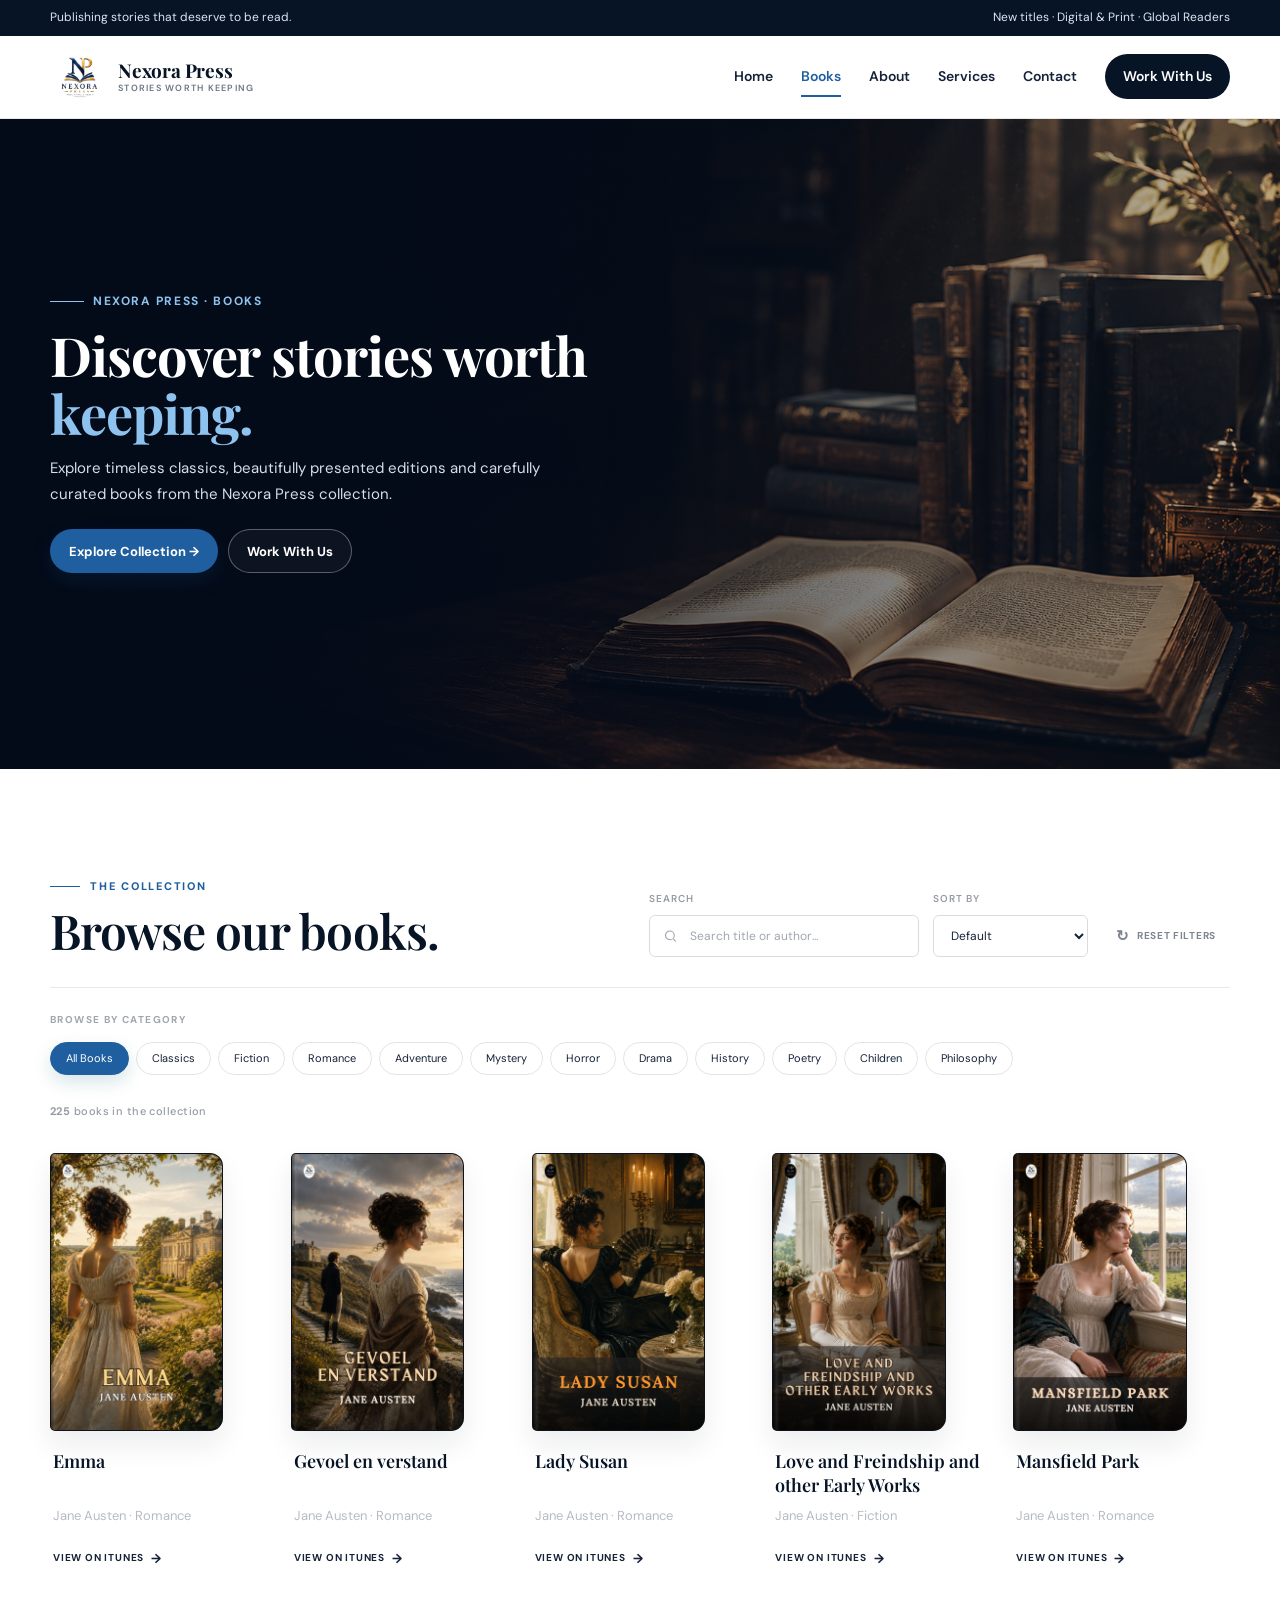
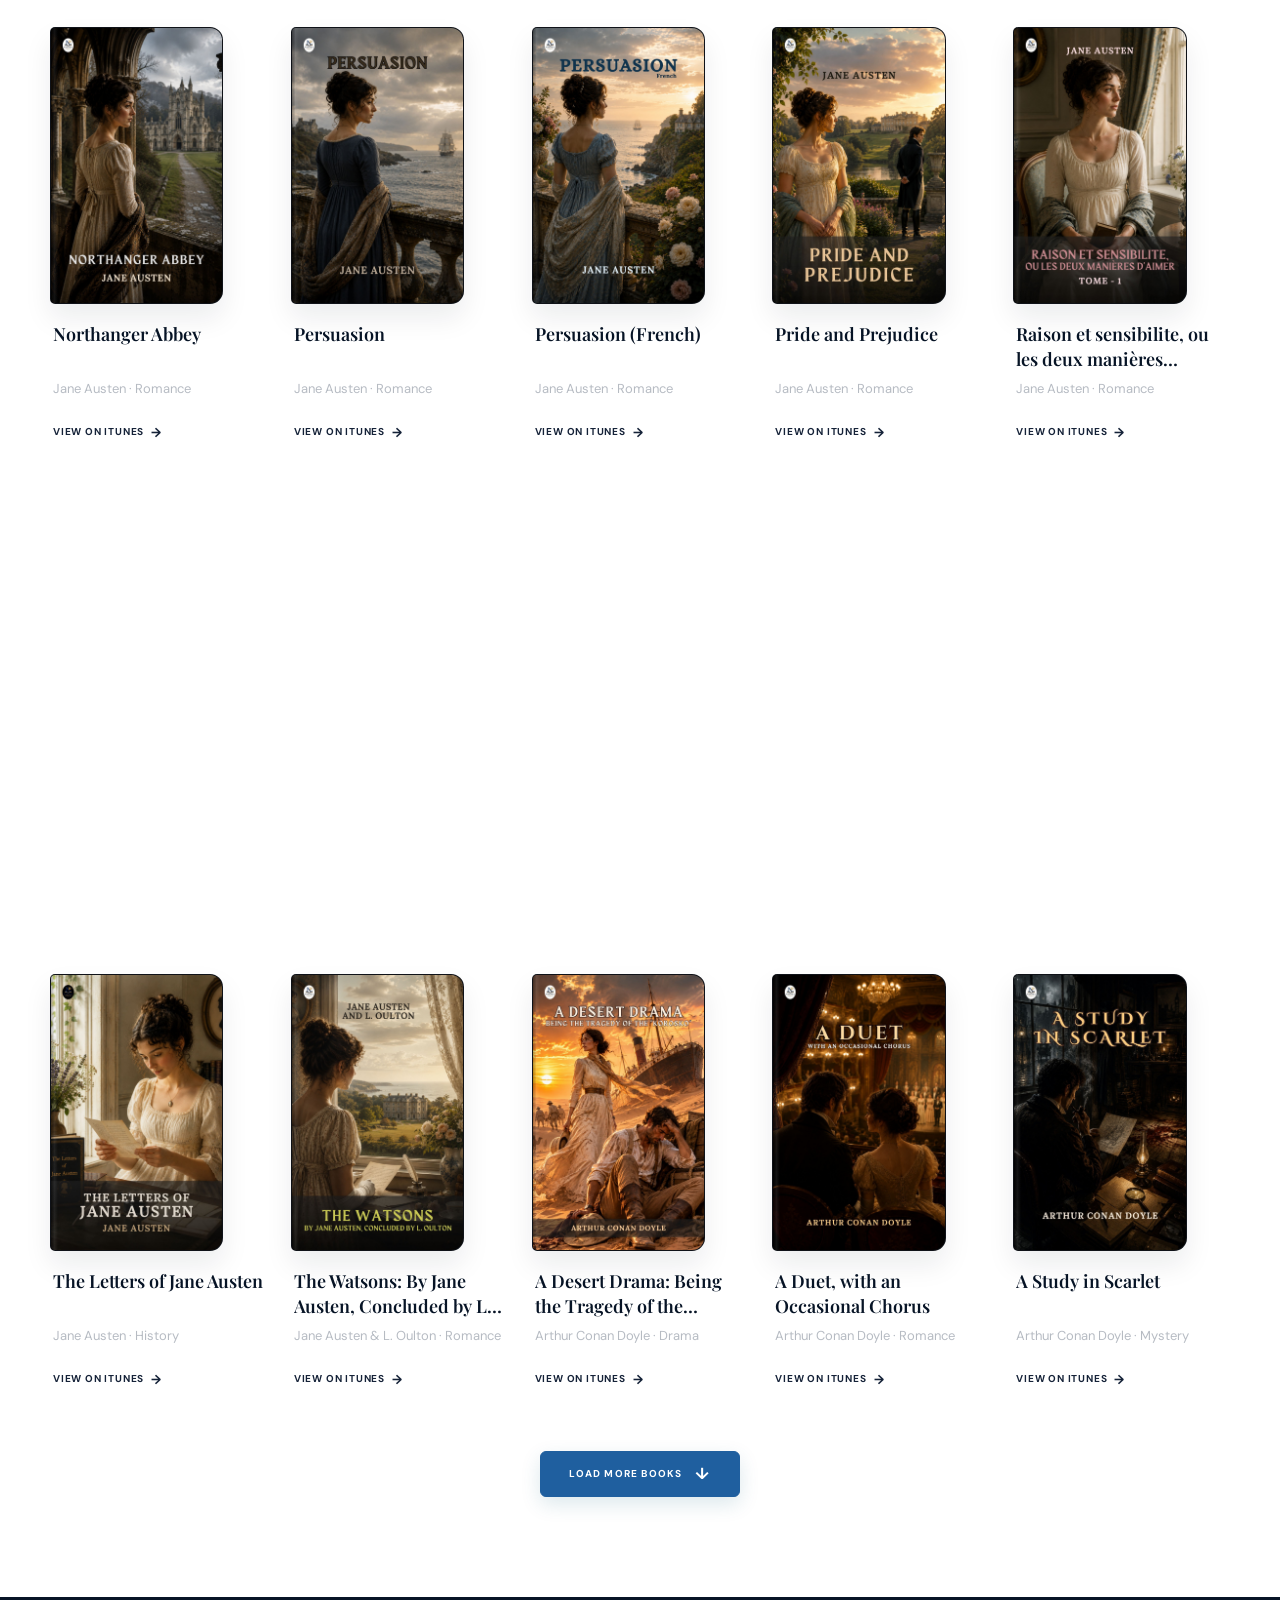
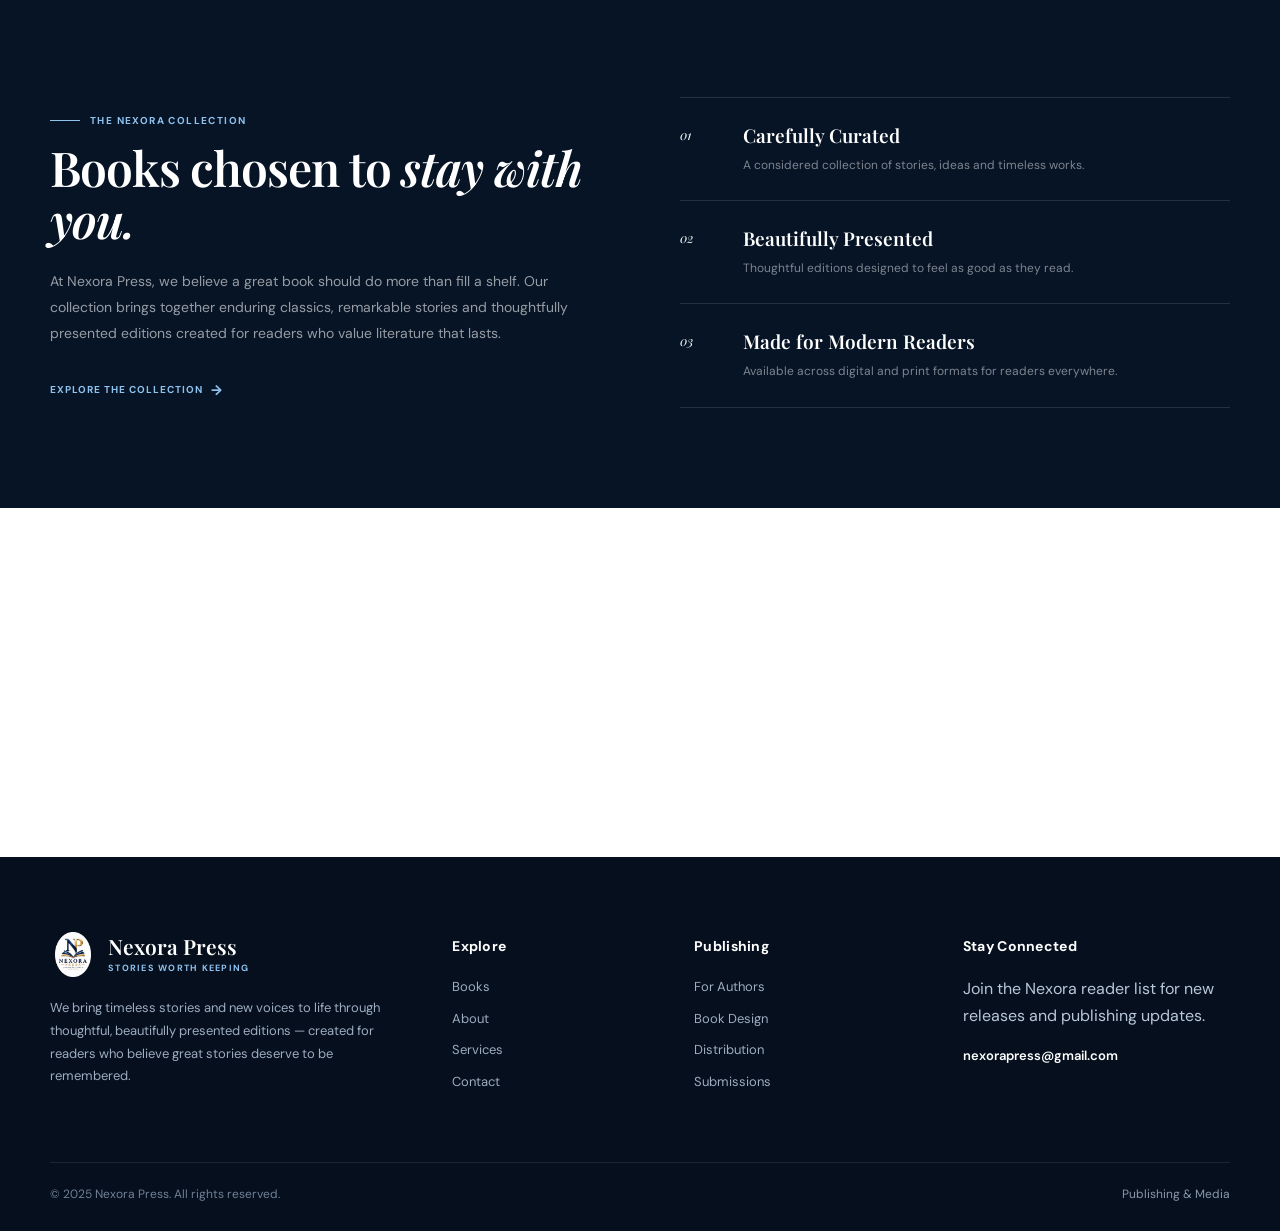
==== commit 8673e5a8: "Add files via upload" ====
--- a/books.html
+++ b/books.html
@@ -3484,4 +3484,4 @@
   <!-- JavaScript -->
   <script src="assets/js/script.js"></script>
 </body>
-</html>
+</html>
--- a/assets/css/style.css
+++ b/assets/css/style.css
@@ -584,7 +584,6 @@
 .cover {
   position: relative;
   width: 100%;
-  height: 345px;
   overflow: hidden;
   border-radius: 5px 13px 13px 5px;
   background: #eef1f5;
@@ -1689,14 +1688,13 @@
   text-decoration: none;
 }
 .catalog-card .cover {
-  width: 100%;
-  aspect-ratio: 2 / 3;
+  width: 80%;
   display: flex;
   align-items: center;
   justify-content: center;
   overflow: hidden;
   background: #10141a;
-  border: 1px solid rgba(0,0,0,.08);
+  border: 1.2px solid rgba(0,0,0,.08);
   box-shadow: 0 14px 28px rgba(10,20,35,.08);
 }
 .catalog-card .cover img {
--- a/assets/css/responsive.css
+++ b/assets/css/responsive.css
@@ -180,9 +180,9 @@
 	}
 
 	.nav-links .nav-cta {
-		width: 20%;
+		width: 40%;
 		margin: 10px 0;
-      justify-content: center;
+		justify-content: center;
 	}
 
 	.menu-btn {
@@ -763,6 +763,39 @@
 		font-size: 12px;
 	}
 
+	/* Stats */
+
+	.stats {
+		grid-template-columns: repeat(3, minmax(0, 1fr));
+		gap: 8px;
+		margin-top: 26px;
+		padding-top: 20px;
+		width: 100%;
+		box-sizing: border-box;
+	}
+
+	.stat {
+		width: 100%;
+		min-width: 0;
+		min-height: 92px;
+		padding: 13px 9px;
+		box-sizing: border-box;
+		overflow: hidden;
+	}
+
+	.stat strong {
+		margin-bottom: 6px;
+		font-size: 19px;
+		line-height: 1.15;
+		white-space: normal;
+	}
+
+	.stat span {
+		font-size: 9.5px;
+		line-height: 1.4;
+		overflow-wrap: break-word;
+	}
+
 	.catalog-signature-head {
 		gap: 25px;
 	}
@@ -1282,12 +1315,38 @@
 	}
 
 	.books-track .book-card {
-		flex-basis: 100%;
+		flex-basis: calc((100% - 16px) / 2);
 	}
 
 	.cover {
 		height: auto;
-		aspect-ratio: 2 / 3;
+	}
+
+	/* Stats */
+
+	.stats {
+		grid-template-columns: repeat(3, minmax(0, 1fr));
+		gap: 6px;
+		margin-top: 22px;
+		padding-top: 18px;
+	}
+
+	.stat {
+		min-height: 88px;
+		padding: 11px 7px;
+		border-radius: 11px;
+	}
+
+	.stat strong {
+		margin-bottom: 5px;
+		font-size: 17px;
+		line-height: 1.15;
+	}
+
+	.stat span {
+		font-size: 8.5px;
+		line-height: 1.35;
+		overflow-wrap: break-word;
 	}
 
 	.catalog-heading-main h2 {
@@ -1311,23 +1370,23 @@
 	}
 
 	.catalog-card .cover {
-  width: 100%;
-  aspect-ratio: 2 / 3;
-  display: flex;
-  align-items: center;
-  justify-content: center;
-  overflow: hidden;
-  background: #10141a;
-  border: 1px solid rgba(0,0,0,.08);
-  box-shadow: 0 14px 28px rgba(10,20,35,.08);
-}
-.catalog-card .cover img {
-  display: block;
-  width: 100%;
-  height: 100%;
-  object-fit: contain;
-  transition: transform .45s ease;
-}
+		width: 100%;
+		display: flex;
+		align-items: center;
+		justify-content: center;
+		overflow: hidden;
+		background: #10141a;
+		border: 1.2px solid rgba(0, 0, 0, .08);
+		box-shadow: 0 14px 28px rgba(10, 20, 35, .08);
+	}
+
+	.catalog-card .cover img {
+		display: block;
+		width: 100%;
+		height: 100%;
+		object-fit: contain;
+		transition: transform .45s ease;
+	}
 
 	.catalog-card .book-info h3 {
 		font-size: 15px;
@@ -1462,6 +1521,26 @@
 		font-size: 29px;
 	}
 
+	/* Stats */
+
+	.stats {
+		gap: 5px;
+	}
+
+	.stat {
+		min-height: 84px;
+		padding: 10px 6px;
+	}
+
+	.stat strong {
+		font-size: 15px;
+	}
+
+	.stat span {
+		font-size: 8px;
+		line-height: 1.35;
+	}
+
 	.catalog-grid {
 		gap: 34px 10px;
 	}
